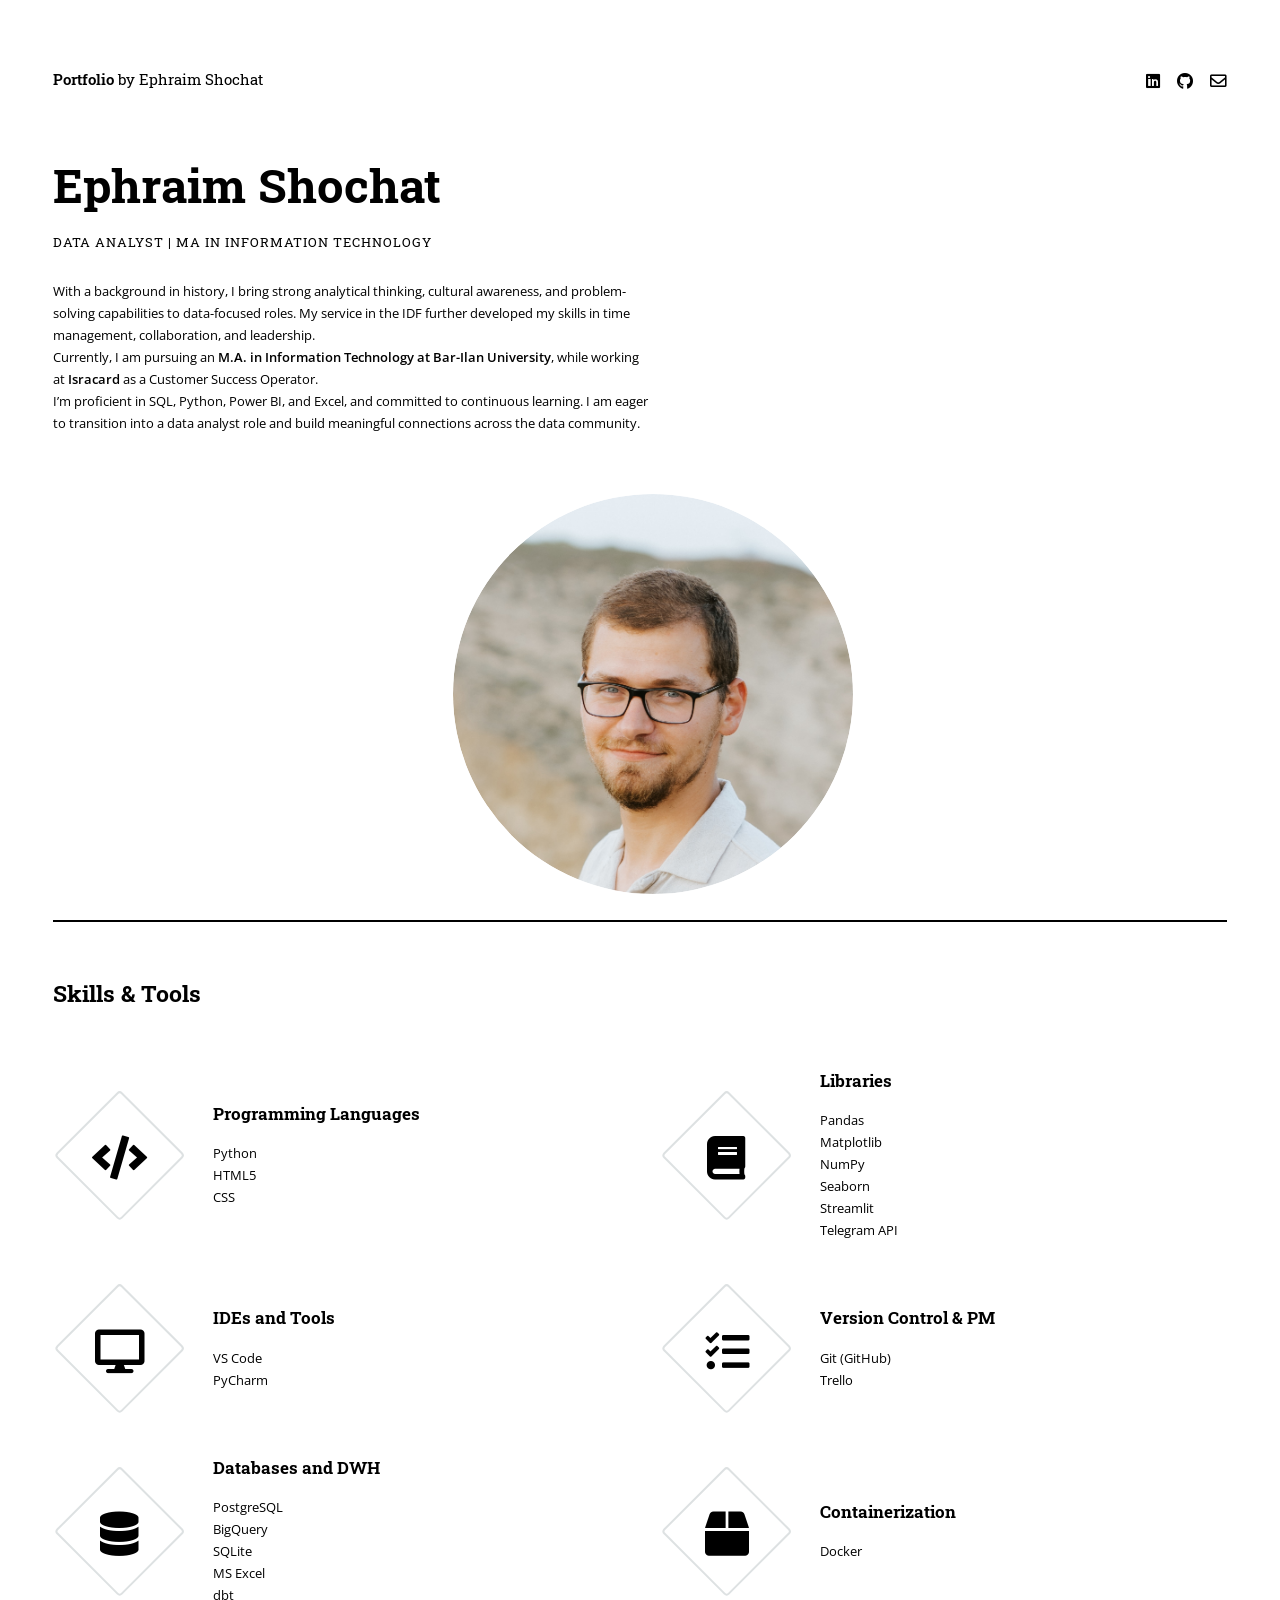
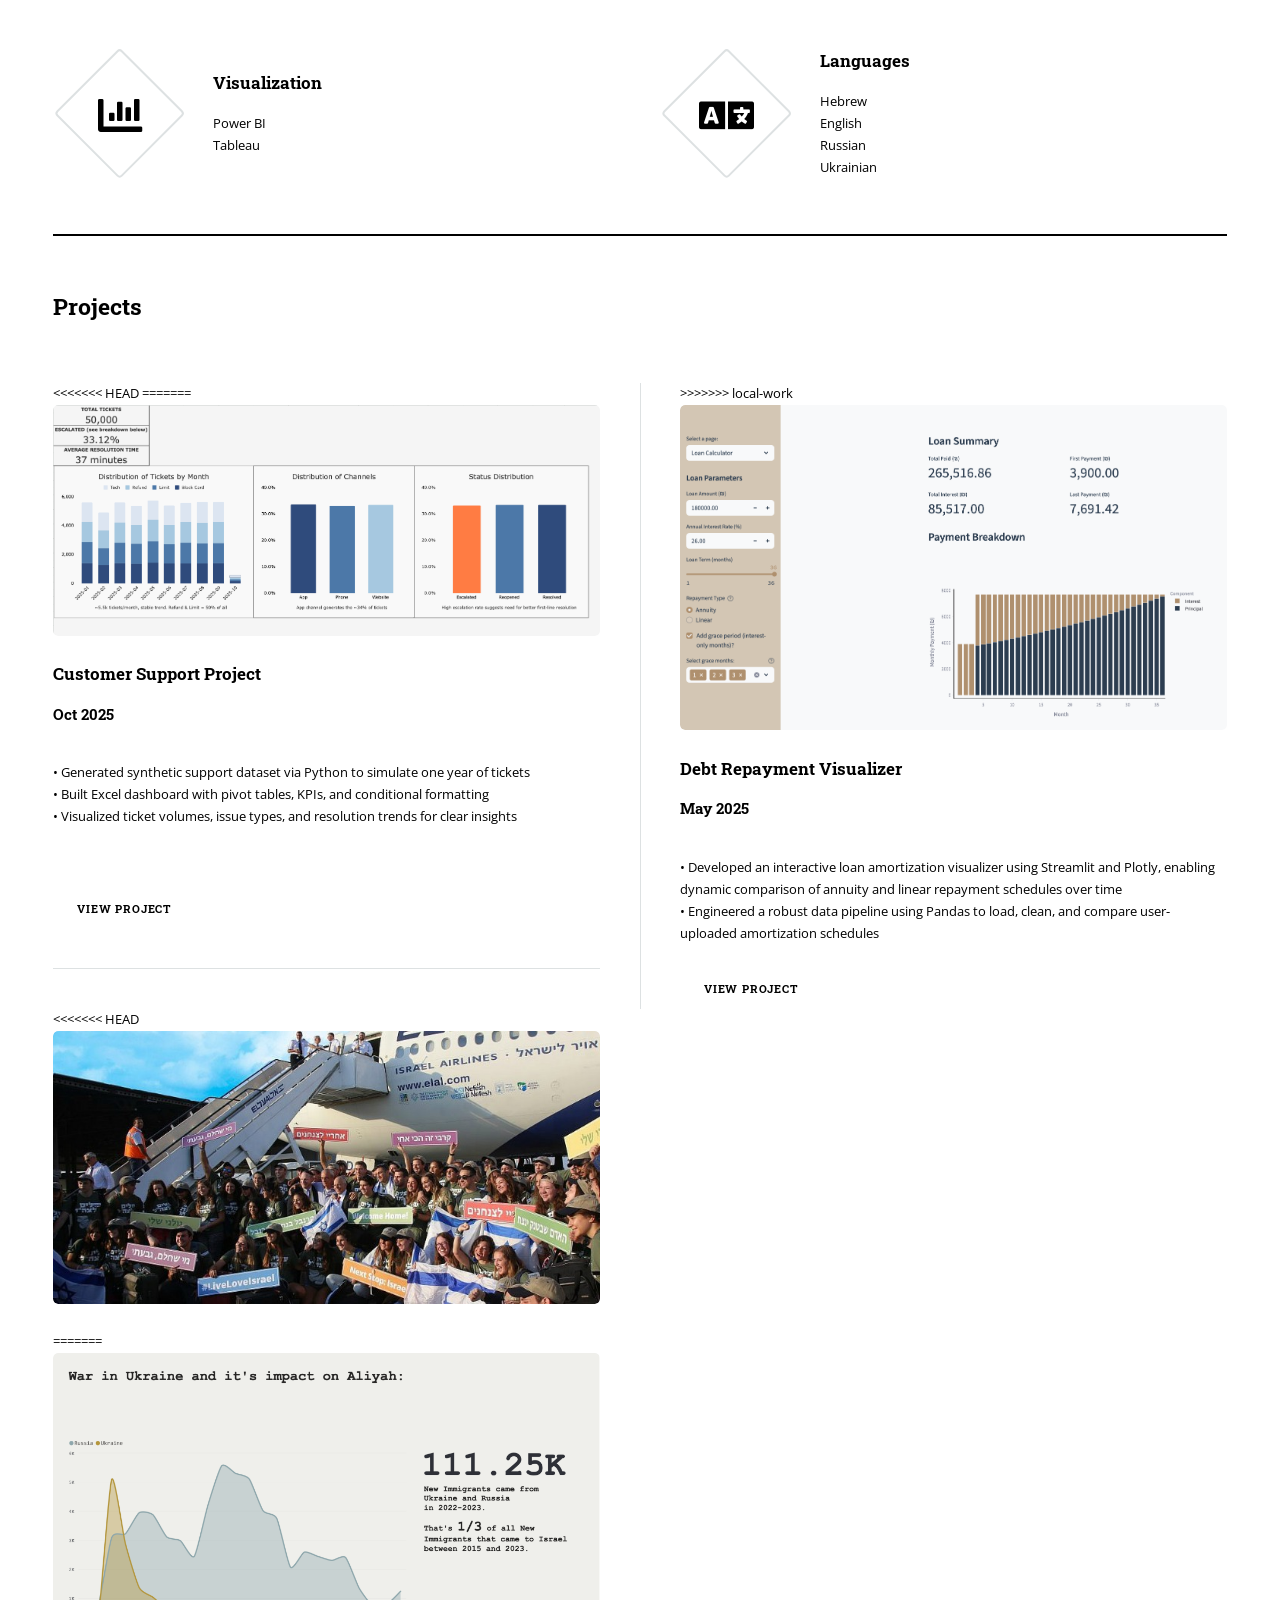
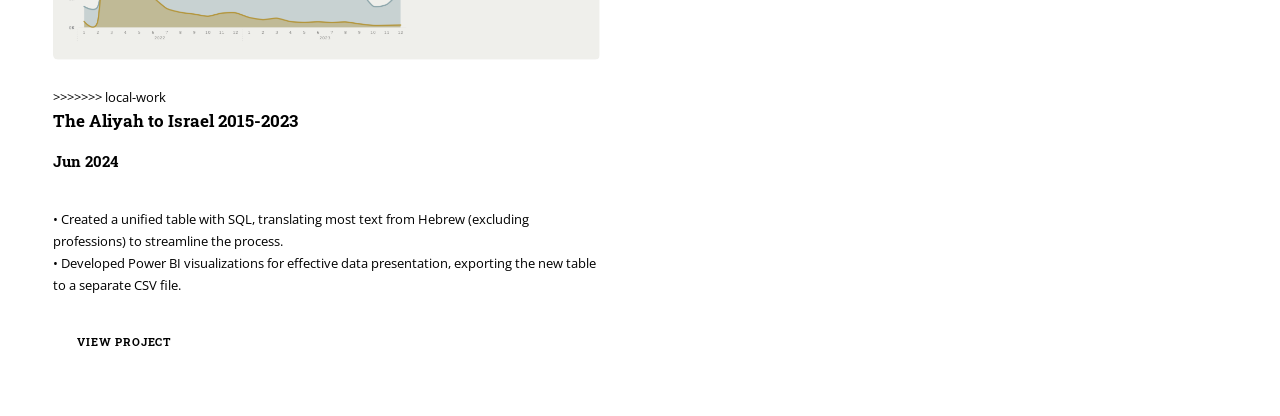
==== index.html @ 698bd608 "Rebuild: clean repository and reupload current portfolio files" ====
<!DOCTYPE HTML>
<html>
	<head>
		<title>Ephraim Shochat Portfolio</title>
		<meta charset="utf-8" />
		<meta name="viewport" content="width=device-width, initial-scale=1, user-scalable=no" />
		<link rel="stylesheet" href="assets/css/main.css" />
	</head>
	<body class="is-preload">

		<!-- Wrapper -->
			<div id="wrapper">

				<!-- Main -->
					<div id="main">
						<div class="inner">

							<!-- Header Section -->
								<header id="header">
									<a href="index.html" class="logo"><strong>Portfolio</strong> by Ephraim Shochat</a>

									<ul class="icons">
										<li><a href="https://www.linkedin.com/in/ephraim-shochat/" class="icon brands fa-linkedin"><span class="label">linkedin</span></a></li>
										<li><a href="https://github.com/eshokhat" class="icon brands fa-github"><span class="label">github</span></a></li>
										<li><a href="mailto:e.shokhat.gmail.com" class="icon fa-envelope"><span class="label">email</span></a></li>
									</ul>
								</header>

							<!-- Banner Section-->
								<section id="banner">
									<div class="content">
										<header>
											<h1>Ephraim Shochat<br />
											</h1>
											<p>Data Analyst | MA in Information Technology</p>
										</header>
										<p>
										With a background in history, I bring strong analytical thinking, cultural awareness, and problem-solving capabilities to data-focused roles. My service in the IDF further developed my skills in time management, collaboration, and leadership. </br> Currently, I am pursuing an <b>M.A. in Information Technology at Bar-Ilan University</b>, while working at <b>Isracard</b> as a Customer Success Operator. </br> I’m proficient in SQL, Python, Power BI, and Excel, and committed to continuous learning. I am eager to transition into a data analyst role and build meaningful connections across the data community.</div>
									<span class="avatar">
										<img src="images/Banner.jpg" alt="Profile photo" />
									</span>
								</section>

							<!-- Skills Section-->
							<section>
								<header class="major">
								  <h2>Skills & Tools</h2>
								</header>
								<div class="features">
							  
								  <article>
									<div class="icon solid fa-code"></div>
									<div class="content">
									  <h3>Programming Languages</h3>
									  <p>Python<br>HTML5<br>CSS</p>
									</div>
								  </article>
							  
								  <article>
									<div class="icon solid fa-book"></div>
									<div class="content">
									  <h3>Libraries</h3>
									  <p>Pandas<br>Matplotlib<br>NumPy<br>Seaborn<br>Streamlit<br>Telegram API</p>
									</div>
								  </article>
							  
								  <article>
									<div class="icon solid fa-desktop"></div>
									<div class="content">
									  <h3>IDEs and Tools</h3>
									  <p>VS Code<br>PyCharm</p>
									</div>
								  </article>
							  
								  <article>
									<div class="icon solid fa-tasks"></div>
									<div class="content">
									  <h3>Version Control & PM</h3>
									  <p>Git (GitHub)<br>Trello</p>
									</div>
								  </article>
							  
								  <article>
									<div class="icon solid fa-database"></div>
									<div class="content">
									  <h3>Databases and DWH</h3>
									  <p>PostgreSQL<br>BigQuery<br>SQLite<br>MS Excel<br>dbt</p>
									</div>
								  </article>
							  
								  <article>
									<div class="icon solid fa-box"></div>
									<div class="content">
									  <h3>Containerization</h3>
									  <p>Docker</p>
									</div>
								  </article>
							  
								  <article>
									<div class="icon solid fa-chart-bar"></div>
									<div class="content">
									  <h3>Visualization</h3>
									  <p>Power BI<br>Tableau</p>
									</div>
								  </article>
							  
								  <article>
									<div class="icon solid fa-language"></div>
									<div class="content">
									  <h3>Languages</h3>
									  <p>Hebrew<br>English<br>Russian<br>Ukrainian</p>
									</div>
								  </article>
							  
								</div>
							  </section>
							  
							<!-- Projects Section-->
							<section>
								<header class="major">
									<h2>Projects</h2>
								</header>
								<div class="posts">
									<article>
<<<<<<< HEAD
=======
										<a href="https://github.com/eshokhat/customer-support-project" class="image"><img src="images/dashboard.png" alt="" class="project-image" /></a>
										<h3>Customer Support Project</h3>
										<h4>Oct 2025</h4> <br>
										<p>
											• Generated synthetic support dataset via Python to simulate one year of tickets </br>
											• Built Excel dashboard with pivot tables, KPIs, and conditional formatting </br>
											• Visualized ticket volumes, issue types, and resolution trends for clear insights </br>
											
										</p>
										<ul class="actions">
											<li><a href="https://github.com/eshokhat/Olim" class="button">View Project</a></li>
										</ul>
									</article>									
									<article>
>>>>>>> local-work
										<a href="https://github.com/eshokhat/debt-visualizer" class="image"><img src="images/DebtRepaymentVisualizer.png" alt="" class="project-image" /></a>
										<h3>Debt Repayment Visualizer</h3>
										<h4>May 2025</h4> <br>
										<p>
											• Developed an interactive loan amortization visualizer using Streamlit and Plotly, enabling dynamic comparison of annuity and linear repayment schedules over time </br>
											• Engineered a robust data pipeline using Pandas to load, clean, and compare user-uploaded amortization schedules </br>
										</p>
										<ul class="actions">
											<li><a href="https://github.com/eshokhat/debt-visualizer" class="button">View Project</a></li>
										</ul>
									</article>
									<article>
<<<<<<< HEAD
										<a href="https://github.com/eshokhat/Olim" class="image"><img src="images/Aliyah.jpg" alt="" class="project-image" /></a>
=======
										<a href="https://github.com/eshokhat/Olim" class="image"><img src="images/olim.png" alt="" class="project-image" /></a>
>>>>>>> local-work
										<h3>The Aliyah to Israel 2015-2023</h3>
										<h4>Jun 2024</h4> <br>
										<p>
											• Created a unified table with SQL, translating most text from Hebrew (excluding professions) to streamline the process. <br>
											• Developed Power BI visualizations for effective data presentation, exporting the new table to a separate CSV file.
											
										</p>
										<ul class="actions">
											<li><a href="https://github.com/eshokhat/Olim" class="button">View Project</a></li>
										</ul>
									</article>
								</div>
							</section>
						</div>
					</div>


		<!-- Scripts -->
			<script src="assets/js/jquery.min.js"></script>
			<script src="assets/js/browser.min.js"></script>
			<script src="assets/js/breakpoints.min.js"></script>
			<script src="assets/js/util.js"></script>
			<script src="assets/js/main.js"></script>

	</body>
</html>
---- assets/css/main.css ----
@import url(fontawesome-all.min.css);
@import url("https://fonts.googleapis.com/css?family=Open+Sans:400,600,400italic,600italic|Roboto+Slab:400,700");

html, body, div, span, applet, object,
iframe, h1, h2, h3, h4, h5, h6, p, blockquote,
pre, a, abbr, acronym, address, big, cite,
code, del, dfn, em, img, ins, kbd, q, s, samp,
small, strike, strong, sub, sup, tt, var, b,
u, i, center, dl, dt, dd, ol, ul, li, fieldset,
form, label, legend, table, caption, tbody,
tfoot, thead, tr, th, td, article, aside,
canvas, details, embed, figure, figcaption,
footer, header, hgroup, menu, nav, output, ruby,
section, summary, time, mark, audio, video {
  margin: 0;
  padding: 0;
  border: 0;
  font-size: 100%;
  font: inherit;
  vertical-align: baseline; }

article, aside, details, figcaption, figure,
footer, header, hgroup, menu, nav, section {
  display: block; }

body {
  line-height: 1; }

ol, ul {
  list-style: none; }

blockquote, q {
  quotes: none; }
  blockquote:before, blockquote:after, q:before, q:after {
    content: '';
    content: none; }

table {
  border-collapse: collapse;
  border-spacing: 0; }

body {
  -webkit-text-size-adjust: none; }

mark {
  background-color: transparent;
  color: inherit; }

input::-moz-focus-inner {
  border: 0;
  padding: 0; }

input, select, textarea {
  -moz-appearance: none;
  -webkit-appearance: none;
  -ms-appearance: none;
  appearance: none; }

/* Basic */
@-ms-viewport {
  width: device-width; }

body {
  -ms-overflow-style: scrollbar; }

@media screen and (max-width: 480px) {
  html, body {
    min-width: 320px; } }

html {
  box-sizing: border-box; }

*, *:before, *:after {
  box-sizing: inherit; }

body {
  background: #F8F9FA; }
  body.is-preload *, body.is-preload *:before, body.is-preload *:after, body.is-resizing *, body.is-resizing *:before, body.is-resizing *:after {
    -moz-animation: none !important;
    -webkit-animation: none !important;
    -ms-animation: none !important;
    animation: none !important;
    -moz-transition: none !important;
    -webkit-transition: none !important;
    -ms-transition: none !important;
    transition: none !important; }

/* Type */
body, input, select, textarea {
  color: #7f888f;
  font-family: "Open Sans", sans-serif;
  font-size: 13pt;
  font-weight: 400;
  line-height: 1.65; }
  @media screen and (max-width: 1680px) {
    body, input, select, textarea {
      font-size: 11pt; } }
  @media screen and (max-width: 1280px) {
    body, input, select, textarea {
      font-size: 10pt; } }
  @media screen and (max-width: 360px) {
    body, input, select, textarea {
      font-size: 9pt; } }

a {
  -moz-transition: color 0.2s ease-in-out, border-bottom-color 0.2s ease-in-out;
  -webkit-transition: color 0.2s ease-in-out, border-bottom-color 0.2s ease-in-out;
  -ms-transition: color 0.2s ease-in-out, border-bottom-color 0.2s ease-in-out;
  transition: color 0.2s ease-in-out, border-bottom-color 0.2s ease-in-out;
  border-bottom: dotted 1px;
  color: #AF8F6E;
  text-decoration: none; }
  a:hover {
    border-bottom-color: #AF8F6E;
    color: #AF8F6E !important; }
    a:hover strong {
      color: inherit; }

strong, b {
  color: #2C3E50;
  font-weight: 600; }

em, i {
  font-style: italic; }

p {
  margin: 0 0 2em 0; }

h1, h2, h3, h4, h5, h6 {
  color: #2C3E50;
  font-family: "Roboto Slab", serif;
  font-weight: 700;
  line-height: 1.5;
  margin: 0 0 1em 0; }
  h1 a, h2 a, h3 a, h4 a, h5 a, h6 a {
    color: inherit;
    text-decoration: none;
    border-bottom: 0; }

h1 {
  font-size: 4em;
  margin: 0 0 0.5em 0;
  line-height: 1.3; }

h2 {
  font-size: 1.75em; }

h3 {
  font-size: 1.25em; }

h4 {
  font-size: 1.1em; }

h5 {
  font-size: 0.9em; }

h6 {
  font-size: 0.7em; }

@media screen and (max-width: 1680px) {
  h1 {
    font-size: 3.5em; } }

@media screen and (max-width: 980px) {
  h1 {
    font-size: 3.25em; } }

@media screen and (max-width: 736px) {
  h1 {
    font-size: 2em;
    line-height: 1.4; }
  h2 {
    font-size: 1.5em; } }

sub {
  font-size: 0.8em;
  position: relative;
  top: 0.5em; }

sup {
  font-size: 0.8em;
  position: relative;
  top: -0.5em; }

blockquote {
  border-left: solid 3px rgba(210, 215, 217, 0.75);
  font-style: italic;
  margin: 0 0 2em 0;
  padding: 0.5em 0 0.5em 2em; }

code {
  background: rgba(230, 235, 237, 0.25);
  border-radius: 0.375em;
  border: solid 1px rgba(210, 215, 217, 0.75);
  font-family: "Courier New", monospace;
  font-size: 0.9em;
  margin: 0 0.25em;
  padding: 0.25em 0.65em; }

pre {
  -webkit-overflow-scrolling: touch;
  font-family: "Courier New", monospace;
  font-size: 0.9em;
  margin: 0 0 2em 0; }
  pre code {
    display: block;
    line-height: 1.75;
    padding: 1em 1.5em;
    overflow-x: auto; }

hr {
  border: 0;
  border-bottom: solid 1px rgba(210, 215, 217, 0.75);
  margin: 2em 0; }
  hr.major {
    margin: 3em 0; }

.align-left {
  text-align: left; }

.align-center {
  text-align: center; }

.align-right {
  text-align: right; }

/* Row */
.row {
  display: flex;
  flex-wrap: wrap;
  box-sizing: border-box;
  align-items: stretch; }
  .row > * {
    box-sizing: border-box; }
  .row.gtr-uniform > * > :last-child {
    margin-bottom: 0; }
  .row.aln-left {
    justify-content: flex-start; }
  .row.aln-center {
    justify-content: center; }
  .row.aln-right {
    justify-content: flex-end; }
  .row.aln-top {
    align-items: flex-start; }
  .row.aln-middle {
    align-items: center; }
  .row.aln-bottom {
    align-items: flex-end; }
  .row > .imp {
    order: -1; }
  .row > .col-1 {
    width: 8.33333%; }
  .row > .off-1 {
    margin-left: 8.33333%; }
  .row > .col-2 {
    width: 16.66667%; }
  .row > .off-2 {
    margin-left: 16.66667%; }
  .row > .col-3 {
    width: 25%; }
  .row > .off-3 {
    margin-left: 25%; }
  .row > .col-4 {
    width: 33.33333%; }
  .row > .off-4 {
    margin-left: 33.33333%; }
  .row > .col-5 {
    width: 41.66667%; }
  .row > .off-5 {
    margin-left: 41.66667%; }
  .row > .col-6 {
    width: 50%; }
  .row > .off-6 {
    margin-left: 50%; }
  .row > .col-7 {
    width: 58.33333%; }
  .row > .off-7 {
    margin-left: 58.33333%; }
  .row > .col-8 {
    width: 66.66667%; }
  .row > .off-8 {
    margin-left: 66.66667%; }
  .row > .col-9 {
    width: 75%; }
  .row > .off-9 {
    margin-left: 75%; }
  .row > .col-10 {
    width: 83.33333%; }
  .row > .off-10 {
    margin-left: 83.33333%; }
  .row > .col-11 {
    width: 91.66667%; }
  .row > .off-11 {
    margin-left: 91.66667%; }
  .row > .col-12 {
    width: 100%; }
  .row > .off-12 {
    margin-left: 100%; }
  .row.gtr-0 {
    margin-top: 0;
    margin-left: 0em; }
    .row.gtr-0 > * {
      padding: 0 0 0 0em; }
    .row.gtr-0.gtr-uniform {
      margin-top: 0em; }
      .row.gtr-0.gtr-uniform > * {
        padding-top: 0em; }
  .row.gtr-25 {
    margin-top: 0;
    margin-left: -0.375em; }
    .row.gtr-25 > * {
      padding: 0 0 0 0.375em; }
    .row.gtr-25.gtr-uniform {
      margin-top: -0.375em; }
      .row.gtr-25.gtr-uniform > * {
        padding-top: 0.375em; }
  .row.gtr-50 {
    margin-top: 0;
    margin-left: -0.75em; }
    .row.gtr-50 > * {
      padding: 0 0 0 0.75em; }
    .row.gtr-50.gtr-uniform {
      margin-top: -0.75em; }
      .row.gtr-50.gtr-uniform > * {
        padding-top: 0.75em; }
  .row {
    margin-top: 0;
    margin-left: -1.5em; }
    .row > * {
      padding: 0 0 0 1.5em; }
    .row.gtr-uniform {
      margin-top: -1.5em; }
      .row.gtr-uniform > * {
        padding-top: 1.5em; }
  .row.gtr-150 {
    margin-top: 0;
    margin-left: -2.25em; }
    .row.gtr-150 > * {
      padding: 0 0 0 2.25em; }
    .row.gtr-150.gtr-uniform {
      margin-top: -2.25em; }
      .row.gtr-150.gtr-uniform > * {
        padding-top: 2.25em; }
  .row.gtr-200 {
    margin-top: 0;
    margin-left: -3em; }
    .row.gtr-200 > * {
      padding: 0 0 0 3em; }
    .row.gtr-200.gtr-uniform {
      margin-top: -3em; }
      .row.gtr-200.gtr-uniform > * {
        padding-top: 3em; }
  @media screen and (max-width: 1680px) {
    .row {
      display: flex;
      flex-wrap: wrap;
      box-sizing: border-box;
      align-items: stretch; }
      .row > * {
        box-sizing: border-box; }
      .row.gtr-uniform > * > :last-child {
        margin-bottom: 0; }
      .row.aln-left {
        justify-content: flex-start; }
      .row.aln-center {
        justify-content: center; }
      .row.aln-right {
        justify-content: flex-end; }
      .row.aln-top {
        align-items: flex-start; }
      .row.aln-middle {
        align-items: center; }
      .row.aln-bottom {
        align-items: flex-end; }
      .row > .imp-xlarge {
        order: -1; }
      .row > .col-1-xlarge {
        width: 8.33333%; }
      .row > .off-1-xlarge {
        margin-left: 8.33333%; }
      .row > .col-2-xlarge {
        width: 16.66667%; }
      .row > .off-2-xlarge {
        margin-left: 16.66667%; }
      .row > .col-3-xlarge {
        width: 25%; }
      .row > .off-3-xlarge {
        margin-left: 25%; }
      .row > .col-4-xlarge {
        width: 33.33333%; }
      .row > .off-4-xlarge {
        margin-left: 33.33333%; }
      .row > .col-5-xlarge {
        width: 41.66667%; }
      .row > .off-5-xlarge {
        margin-left: 41.66667%; }
      .row > .col-6-xlarge {
        width: 50%; }
      .row > .off-6-xlarge {
        margin-left: 50%; }
      .row > .col-7-xlarge {
        width: 58.33333%; }
      .row > .off-7-xlarge {
        margin-left: 58.33333%; }
      .row > .col-8-xlarge {
        width: 66.66667%; }
      .row > .off-8-xlarge {
        margin-left: 66.66667%; }
      .row > .col-9-xlarge {
        width: 75%; }
      .row > .off-9-xlarge {
        margin-left: 75%; }
      .row > .col-10-xlarge {
        width: 83.33333%; }
      .row > .off-10-xlarge {
        margin-left: 83.33333%; }
      .row > .col-11-xlarge {
        width: 91.66667%; }
      .row > .off-11-xlarge {
        margin-left: 91.66667%; }
      .row > .col-12-xlarge {
        width: 100%; }
      .row > .off-12-xlarge {
        margin-left: 100%; }
      .row.gtr-0 {
        margin-top: 0;
        margin-left: 0em; }
        .row.gtr-0 > * {
          padding: 0 0 0 0em; }
        .row.gtr-0.gtr-uniform {
          margin-top: 0em; }
          .row.gtr-0.gtr-uniform > * {
            padding-top: 0em; }
      .row.gtr-25 {
        margin-top: 0;
        margin-left: -0.375em; }
        .row.gtr-25 > * {
          padding: 0 0 0 0.375em; }
        .row.gtr-25.gtr-uniform {
          margin-top: -0.375em; }
          .row.gtr-25.gtr-uniform > * {
            padding-top: 0.375em; }
      .row.gtr-50 {
        margin-top: 0;
        margin-left: -0.75em; }
        .row.gtr-50 > * {
          padding: 0 0 0 0.75em; }
        .row.gtr-50.gtr-uniform {
          margin-top: -0.75em; }
          .row.gtr-50.gtr-uniform > * {
            padding-top: 0.75em; }
      .row {
        margin-top: 0;
        margin-left: -1.5em; }
        .row > * {
          padding: 0 0 0 1.5em; }
        .row.gtr-uniform {
          margin-top: -1.5em; }
          .row.gtr-uniform > * {
            padding-top: 1.5em; }
      .row.gtr-150 {
        margin-top: 0;
        margin-left: -2.25em; }
        .row.gtr-150 > * {
          padding: 0 0 0 2.25em; }
        .row.gtr-150.gtr-uniform {
          margin-top: -2.25em; }
          .row.gtr-150.gtr-uniform > * {
            padding-top: 2.25em; }
      .row.gtr-200 {
        margin-top: 0;
        margin-left: -3em; }
        .row.gtr-200 > * {
          padding: 0 0 0 3em; }
        .row.gtr-200.gtr-uniform {
          margin-top: -3em; }
          .row.gtr-200.gtr-uniform > * {
            padding-top: 3em; } }
  @media screen and (max-width: 1280px) {
    .row {
      display: flex;
      flex-wrap: wrap;
      box-sizing: border-box;
      align-items: stretch; }
      .row > * {
        box-sizing: border-box; }
      .row.gtr-uniform > * > :last-child {
        margin-bottom: 0; }
      .row.aln-left {
        justify-content: flex-start; }
      .row.aln-center {
        justify-content: center; }
      .row.aln-right {
        justify-content: flex-end; }
      .row.aln-top {
        align-items: flex-start; }
      .row.aln-middle {
        align-items: center; }
      .row.aln-bottom {
        align-items: flex-end; }
      .row > .imp-large {
        order: -1; }
      .row > .col-1-large {
        width: 8.33333%; }
      .row > .off-1-large {
        margin-left: 8.33333%; }
      .row > .col-2-large {
        width: 16.66667%; }
      .row > .off-2-large {
        margin-left: 16.66667%; }
      .row > .col-3-large {
        width: 25%; }
      .row > .off-3-large {
        margin-left: 25%; }
      .row > .col-4-large {
        width: 33.33333%; }
      .row > .off-4-large {
        margin-left: 33.33333%; }
      .row > .col-5-large {
        width: 41.66667%; }
      .row > .off-5-large {
        margin-left: 41.66667%; }
      .row > .col-6-large {
        width: 50%; }
      .row > .off-6-large {
        margin-left: 50%; }
      .row > .col-7-large {
        width: 58.33333%; }
      .row > .off-7-large {
        margin-left: 58.33333%; }
      .row > .col-8-large {
        width: 66.66667%; }
      .row > .off-8-large {
        margin-left: 66.66667%; }
      .row > .col-9-large {
        width: 75%; }
      .row > .off-9-large {
        margin-left: 75%; }
      .row > .col-10-large {
        width: 83.33333%; }
      .row > .off-10-large {
        margin-left: 83.33333%; }
      .row > .col-11-large {
        width: 91.66667%; }
      .row > .off-11-large {
        margin-left: 91.66667%; }
      .row > .col-12-large {
        width: 100%; }
      .row > .off-12-large {
        margin-left: 100%; }
      .row.gtr-0 {
        margin-top: 0;
        margin-left: 0em; }
        .row.gtr-0 > * {
          padding: 0 0 0 0em; }
        .row.gtr-0.gtr-uniform {
          margin-top: 0em; }
          .row.gtr-0.gtr-uniform > * {
            padding-top: 0em; }
      .row.gtr-25 {
        margin-top: 0;
        margin-left: -0.375em; }
        .row.gtr-25 > * {
          padding: 0 0 0 0.375em; }
        .row.gtr-25.gtr-uniform {
          margin-top: -0.375em; }
          .row.gtr-25.gtr-uniform > * {
            padding-top: 0.375em; }
      .row.gtr-50 {
        margin-top: 0;
        margin-left: -0.75em; }
        .row.gtr-50 > * {
          padding: 0 0 0 0.75em; }
        .row.gtr-50.gtr-uniform {
          margin-top: -0.75em; }
          .row.gtr-50.gtr-uniform > * {
            padding-top: 0.75em; }
      .row {
        margin-top: 0;
        margin-left: -1.5em; }
        .row > * {
          padding: 0 0 0 1.5em; }
        .row.gtr-uniform {
          margin-top: -1.5em; }
          .row.gtr-uniform > * {
            padding-top: 1.5em; }
      .row.gtr-150 {
        margin-top: 0;
        margin-left: -2.25em; }
        .row.gtr-150 > * {
          padding: 0 0 0 2.25em; }
        .row.gtr-150.gtr-uniform {
          margin-top: -2.25em; }
          .row.gtr-150.gtr-uniform > * {
            padding-top: 2.25em; }
      .row.gtr-200 {
        margin-top: 0;
        margin-left: -3em; }
        .row.gtr-200 > * {
          padding: 0 0 0 3em; }
        .row.gtr-200.gtr-uniform {
          margin-top: -3em; }
          .row.gtr-200.gtr-uniform > * {
            padding-top: 3em; } }
  @media screen and (max-width: 980px) {
    .row {
      display: flex;
      flex-wrap: wrap;
      box-sizing: border-box;
      align-items: stretch; }
      .row > * {
        box-sizing: border-box; }
      .row.gtr-uniform > * > :last-child {
        margin-bottom: 0; }
      .row.aln-left {
        justify-content: flex-start; }
      .row.aln-center {
        justify-content: center; }
      .row.aln-right {
        justify-content: flex-end; }
      .row.aln-top {
        align-items: flex-start; }
      .row.aln-middle {
        align-items: center; }
      .row.aln-bottom {
        align-items: flex-end; }
      .row > .imp-medium {
        order: -1; }
      .row > .col-1-medium {
        width: 8.33333%; }
      .row > .off-1-medium {
        margin-left: 8.33333%; }
      .row > .col-2-medium {
        width: 16.66667%; }
      .row > .off-2-medium {
        margin-left: 16.66667%; }
      .row > .col-3-medium {
        width: 25%; }
      .row > .off-3-medium {
        margin-left: 25%; }
      .row > .col-4-medium {
        width: 33.33333%; }
      .row > .off-4-medium {
        margin-left: 33.33333%; }
      .row > .col-5-medium {
        width: 41.66667%; }
      .row > .off-5-medium {
        margin-left: 41.66667%; }
      .row > .col-6-medium {
        width: 50%; }
      .row > .off-6-medium {
        margin-left: 50%; }
      .row > .col-7-medium {
        width: 58.33333%; }
      .row > .off-7-medium {
        margin-left: 58.33333%; }
      .row > .col-8-medium {
        width: 66.66667%; }
      .row > .off-8-medium {
        margin-left: 66.66667%; }
      .row > .col-9-medium {
        width: 75%; }
      .row > .off-9-medium {
        margin-left: 75%; }
      .row > .col-10-medium {
        width: 83.33333%; }
      .row > .off-10-medium {
        margin-left: 83.33333%; }
      .row > .col-11-medium {
        width: 91.66667%; }
      .row > .off-11-medium {
        margin-left: 91.66667%; }
      .row > .col-12-medium {
        width: 100%; }
      .row > .off-12-medium {
        margin-left: 100%; }
      .row.gtr-0 {
        margin-top: 0;
        margin-left: 0em; }
        .row.gtr-0 > * {
          padding: 0 0 0 0em; }
        .row.gtr-0.gtr-uniform {
          margin-top: 0em; }
          .row.gtr-0.gtr-uniform > * {
            padding-top: 0em; }
      .row.gtr-25 {
        margin-top: 0;
        margin-left: -0.375em; }
        .row.gtr-25 > * {
          padding: 0 0 0 0.375em; }
        .row.gtr-25.gtr-uniform {
          margin-top: -0.375em; }
          .row.gtr-25.gtr-uniform > * {
            padding-top: 0.375em; }
      .row.gtr-50 {
        margin-top: 0;
        margin-left: -0.75em; }
        .row.gtr-50 > * {
          padding: 0 0 0 0.75em; }
        .row.gtr-50.gtr-uniform {
          margin-top: -0.75em; }
          .row.gtr-50.gtr-uniform > * {
            padding-top: 0.75em; }
      .row {
        margin-top: 0;
        margin-left: -1.5em; }
        .row > * {
          padding: 0 0 0 1.5em; }
        .row.gtr-uniform {
          margin-top: -1.5em; }
          .row.gtr-uniform > * {
            padding-top: 1.5em; }
      .row.gtr-150 {
        margin-top: 0;
        margin-left: -2.25em; }
        .row.gtr-150 > * {
          padding: 0 0 0 2.25em; }
        .row.gtr-150.gtr-uniform {
          margin-top: -2.25em; }
          .row.gtr-150.gtr-uniform > * {
            padding-top: 2.25em; }
      .row.gtr-200 {
        margin-top: 0;
        margin-left: -3em; }
        .row.gtr-200 > * {
          padding: 0 0 0 3em; }
        .row.gtr-200.gtr-uniform {
          margin-top: -3em; }
          .row.gtr-200.gtr-uniform > * {
            padding-top: 3em; } }
  @media screen and (max-width: 736px) {
    .row {
      display: flex;
      flex-wrap: wrap;
      box-sizing: border-box;
      align-items: stretch; }
      .row > * {
        box-sizing: border-box; }
      .row.gtr-uniform > * > :last-child {
        margin-bottom: 0; }
      .row.aln-left {
        justify-content: flex-start; }
      .row.aln-center {
        justify-content: center; }
      .row.aln-right {
        justify-content: flex-end; }
      .row.aln-top {
        align-items: flex-start; }
      .row.aln-middle {
        align-items: center; }
      .row.aln-bottom {
        align-items: flex-end; }
      .row > .imp-small {
        order: -1; }
      .row > .col-1-small {
        width: 8.33333%; }
      .row > .off-1-small {
        margin-left: 8.33333%; }
      .row > .col-2-small {
        width: 16.66667%; }
      .row > .off-2-small {
        margin-left: 16.66667%; }
      .row > .col-3-small {
        width: 25%; }
      .row > .off-3-small {
        margin-left: 25%; }
      .row > .col-4-small {
        width: 33.33333%; }
      .row > .off-4-small {
        margin-left: 33.33333%; }
      .row > .col-5-small {
        width: 41.66667%; }
      .row > .off-5-small {
        margin-left: 41.66667%; }
      .row > .col-6-small {
        width: 50%; }
      .row > .off-6-small {
        margin-left: 50%; }
      .row > .col-7-small {
        width: 58.33333%; }
      .row > .off-7-small {
        margin-left: 58.33333%; }
      .row > .col-8-small {
        width: 66.66667%; }
      .row > .off-8-small {
        margin-left: 66.66667%; }
      .row > .col-9-small {
        width: 75%; }
      .row > .off-9-small {
        margin-left: 75%; }
      .row > .col-10-small {
        width: 83.33333%; }
      .row > .off-10-small {
        margin-left: 83.33333%; }
      .row > .col-11-small {
        width: 91.66667%; }
      .row > .off-11-small {
        margin-left: 91.66667%; }
      .row > .col-12-small {
        width: 100%; }
      .row > .off-12-small {
        margin-left: 100%; }
      .row.gtr-0 {
        margin-top: 0;
        margin-left: 0em; }
        .row.gtr-0 > * {
          padding: 0 0 0 0em; }
        .row.gtr-0.gtr-uniform {
          margin-top: 0em; }
          .row.gtr-0.gtr-uniform > * {
            padding-top: 0em; }
      .row.gtr-25 {
        margin-top: 0;
        margin-left: -0.375em; }
        .row.gtr-25 > * {
          padding: 0 0 0 0.375em; }
        .row.gtr-25.gtr-uniform {
          margin-top: -0.375em; }
          .row.gtr-25.gtr-uniform > * {
            padding-top: 0.375em; }
      .row.gtr-50 {
        margin-top: 0;
        margin-left: -0.75em; }
        .row.gtr-50 > * {
          padding: 0 0 0 0.75em; }
        .row.gtr-50.gtr-uniform {
          margin-top: -0.75em; }
          .row.gtr-50.gtr-uniform > * {
            padding-top: 0.75em; }
      .row {
        margin-top: 0;
        margin-left: -1.5em; }
        .row > * {
          padding: 0 0 0 1.5em; }
        .row.gtr-uniform {
          margin-top: -1.5em; }
          .row.gtr-uniform > * {
            padding-top: 1.5em; }
      .row.gtr-150 {
        margin-top: 0;
        margin-left: -2.25em; }
        .row.gtr-150 > * {
          padding: 0 0 0 2.25em; }
        .row.gtr-150.gtr-uniform {
          margin-top: -2.25em; }
          .row.gtr-150.gtr-uniform > * {
            padding-top: 2.25em; }
      .row.gtr-200 {
        margin-top: 0;
        margin-left: -3em; }
        .row.gtr-200 > * {
          padding: 0 0 0 3em; }
        .row.gtr-200.gtr-uniform {
          margin-top: -3em; }
          .row.gtr-200.gtr-uniform > * {
            padding-top: 3em; } }
  @media screen and (max-width: 480px) {
    .row {
      display: flex;
      flex-wrap: wrap;
      box-sizing: border-box;
      align-items: stretch; }
      .row > * {
        box-sizing: border-box; }
      .row.gtr-uniform > * > :last-child {
        margin-bottom: 0; }
      .row.aln-left {
        justify-content: flex-start; }
      .row.aln-center {
        justify-content: center; }
      .row.aln-right {
        justify-content: flex-end; }
      .row.aln-top {
        align-items: flex-start; }
      .row.aln-middle {
        align-items: center; }
      .row.aln-bottom {
        align-items: flex-end; }
      .row > .imp-xsmall {
        order: -1; }
      .row > .col-1-xsmall {
        width: 8.33333%; }
      .row > .off-1-xsmall {
        margin-left: 8.33333%; }
      .row > .col-2-xsmall {
        width: 16.66667%; }
      .row > .off-2-xsmall {
        margin-left: 16.66667%; }
      .row > .col-3-xsmall {
        width: 25%; }
      .row > .off-3-xsmall {
        margin-left: 25%; }
      .row > .col-4-xsmall {
        width: 33.33333%; }
      .row > .off-4-xsmall {
        margin-left: 33.33333%; }
      .row > .col-5-xsmall {
        width: 41.66667%; }
      .row > .off-5-xsmall {
        margin-left: 41.66667%; }
      .row > .col-6-xsmall {
        width: 50%; }
      .row > .off-6-xsmall {
        margin-left: 50%; }
      .row > .col-7-xsmall {
        width: 58.33333%; }
      .row > .off-7-xsmall {
        margin-left: 58.33333%; }
      .row > .col-8-xsmall {
        width: 66.66667%; }
      .row > .off-8-xsmall {
        margin-left: 66.66667%; }
      .row > .col-9-xsmall {
        width: 75%; }
      .row > .off-9-xsmall {
        margin-left: 75%; }
      .row > .col-10-xsmall {
        width: 83.33333%; }
      .row > .off-10-xsmall {
        margin-left: 83.33333%; }
      .row > .col-11-xsmall {
        width: 91.66667%; }
      .row > .off-11-xsmall {
        margin-left: 91.66667%; }
      .row > .col-12-xsmall {
        width: 100%; }
      .row > .off-12-xsmall {
        margin-left: 100%; }
      .row.gtr-0 {
        margin-top: 0;
        margin-left: 0em; }
        .row.gtr-0 > * {
          padding: 0 0 0 0em; }
        .row.gtr-0.gtr-uniform {
          margin-top: 0em; }
          .row.gtr-0.gtr-uniform > * {
            padding-top: 0em; }
      .row.gtr-25 {
        margin-top: 0;
        margin-left: -0.375em; }
        .row.gtr-25 > * {
          padding: 0 0 0 0.375em; }
        .row.gtr-25.gtr-uniform {
          margin-top: -0.375em; }
          .row.gtr-25.gtr-uniform > * {
            padding-top: 0.375em; }
      .row.gtr-50 {
        margin-top: 0;
        margin-left: -0.75em; }
        .row.gtr-50 > * {
          padding: 0 0 0 0.75em; }
        .row.gtr-50.gtr-uniform {
          margin-top: -0.75em; }
          .row.gtr-50.gtr-uniform > * {
            padding-top: 0.75em; }
      .row {
        margin-top: 0;
        margin-left: -1.5em; }
        .row > * {
          padding: 0 0 0 1.5em; }
        .row.gtr-uniform {
          margin-top: -1.5em; }
          .row.gtr-uniform > * {
            padding-top: 1.5em; }
      .row.gtr-150 {
        margin-top: 0;
        margin-left: -2.25em; }
        .row.gtr-150 > * {
          padding: 0 0 0 2.25em; }
        .row.gtr-150.gtr-uniform {
          margin-top: -2.25em; }
          .row.gtr-150.gtr-uniform > * {
            padding-top: 2.25em; }
      .row.gtr-200 {
        margin-top: 0;
        margin-left: -3em; }
        .row.gtr-200 > * {
          padding: 0 0 0 3em; }
        .row.gtr-200.gtr-uniform {
          margin-top: -3em; }
          .row.gtr-200.gtr-uniform > * {
            padding-top: 3em; } }

/* Section/Article */
section.special, article.special {
  text-align: center; }

header p {
  font-family: "Roboto Slab", serif;
  font-size: 1em;
  font-weight: 400;
  letter-spacing: 0.075em;
  margin-top: -0.5em;
  text-transform: uppercase; }

header.major > :last-child {
<<<<<<< HEAD
  border-bottom: solid 3px #AF8F6E;
=======
  border-bottom: solid 3px var(--blue-700);
>>>>>>> local-work
  display: inline-block;
  margin: 0 0 2em 0;
  padding: 0 0.75em 0.5em 0; }

header.main > :last-child {
  margin: 0 0 1em 0; }

/* Form */
form {
  margin: 0 0 2em 0; }

label {
  color: #2C3E50;
  display: block;
  font-size: 0.9em;
  font-weight: 600;
  margin: 0 0 1em 0; }

input[type="text"],
input[type="password"],
input[type="email"],
input[type="tel"],
input[type="search"],
input[type="url"],
select,
textarea {
  -moz-appearance: none;
  -webkit-appearance: none;
  -ms-appearance: none;
  appearance: none;
  background: #F8F9FA;
  border-radius: 0.375em;
  border: none;
  border: solid 1px rgba(210, 215, 217, 0.75);
  color: inherit;
  display: block;
  outline: 0;
  padding: 0 1em;
  text-decoration: none;
  width: 100%; }
  input[type="text"]:invalid,
  input[type="password"]:invalid,
  input[type="email"]:invalid,
  input[type="tel"]:invalid,
  input[type="search"]:invalid,
  input[type="url"]:invalid,
  select:invalid,
  textarea:invalid {
    box-shadow: none; }
  input[type="text"]:focus,
  input[type="password"]:focus,
  input[type="email"]:focus,
  input[type="tel"]:focus,
  input[type="search"]:focus,
  input[type="url"]:focus,
  select:focus,
  textarea:focus {
    border-color: #AF8F6E;
    box-shadow: 0 0 0 1px #AF8F6E; }

select {
  background-image: url("data:image/svg+xml;charset=utf8,%3Csvg xmlns='http://www.w3.org/2000/svg' width='40' height='40' preserveAspectRatio='none' viewBox='0 0 40 40'%3E%3Cpath d='M9.4,12.3l10.4,10.4l10.4-10.4c0.2-0.2,0.5-0.4,0.9-0.4c0.3,0,0.6,0.1,0.9,0.4l3.3,3.3c0.2,0.2,0.4,0.5,0.4,0.9 c0,0.4-0.1,0.6-0.4,0.9L20.7,31.9c-0.2,0.2-0.5,0.4-0.9,0.4c-0.3,0-0.6-0.1-0.9-0.4L4.3,17.3c-0.2-0.2-0.4-0.5-0.4-0.9 c0-0.4,0.1-0.6,0.4-0.9l3.3-3.3c0.2-0.2,0.5-0.4,0.9-0.4S9.1,12.1,9.4,12.3z' fill='rgba(210, 215, 217, 0.75)' /%3E%3C/svg%3E");
  background-size: 1.25em;
  background-repeat: no-repeat;
  background-position: calc(100% - 1em) center;
  height: 2.75em;
  padding-right: 2.75em;
  text-overflow: ellipsis; }
  select option {
    color: #2C3E50;
    background: #F8F9FA; }
  select:focus::-ms-value {
    background-color: transparent; }
  select::-ms-expand {
    display: none; }

input[type="text"],
input[type="password"],
input[type="email"],
input[type="tel"],
input[type="search"],
input[type="url"],
select {
  height: 2.75em; }

textarea {
  padding: 0.75em 1em; }

input[type="checkbox"],
input[type="radio"] {
  -moz-appearance: none;
  -webkit-appearance: none;
  -ms-appearance: none;
  appearance: none;
  display: block;
  float: left;
  margin-right: -2em;
  opacity: 0;
  width: 1em;
  z-index: -1; }
  input[type="checkbox"] + label,
  input[type="radio"] + label {
    text-decoration: none;
    color: #7f888f;
    cursor: pointer;
    display: inline-block;
    font-size: 1em;
    font-weight: 400;
    padding-left: 2.4em;
    padding-right: 0.75em;
    position: relative; }
    input[type="checkbox"] + label:before,
    input[type="radio"] + label:before {
      -moz-osx-font-smoothing: grayscale;
      -webkit-font-smoothing: antialiased;
      display: inline-block;
      font-style: normal;
      font-variant: normal;
      text-rendering: auto;
      line-height: 1;
      text-transform: none !important;
      font-family: 'Font Awesome 5 Free';
      font-weight: 900; }
    input[type="checkbox"] + label:before,
    input[type="radio"] + label:before {
      background: #F8F9FA;
      border-radius: 0.375em;
      border: solid 1px rgba(210, 215, 217, 0.75);
      content: '';
      display: inline-block;
      font-size: 0.8em;
      height: 2.0625em;
      left: 0;
      line-height: 2.0625em;
      position: absolute;
      text-align: center;
      top: 0;
      width: 2.0625em; }
  input[type="checkbox"]:checked + label:before,
  input[type="radio"]:checked + label:before {
    background: #2C3E50;
    border-color: #2C3E50;
    color: #F8F9FA;
    content: '\f00c'; }
  input[type="checkbox"]:focus + label:before,
  input[type="radio"]:focus + label:before {
    border-color: #AF8F6E;
    box-shadow: 0 0 0 1px #AF8F6E; }

input[type="checkbox"] + label:before {
  border-radius: 0.375em; }

input[type="radio"] + label:before {
  border-radius: 100%; }

::-webkit-input-placeholder {
  color: #9fa3a6 !important;
  opacity: 1.0; }

:-moz-placeholder {
  color: #9fa3a6 !important;
  opacity: 1.0; }

::-moz-placeholder {
  color: #9fa3a6 !important;
  opacity: 1.0; }

:-ms-input-placeholder {
  color: #9fa3a6 !important;
  opacity: 1.0; }

/* Box */
.box {
  border-radius: 0.375em;
  border: solid 1px rgba(210, 215, 217, 0.75);
  margin-bottom: 2em;
  padding: 1.5em; }
  .box > :last-child,
  .box > :last-child > :last-child,
  .box > :last-child > :last-child > :last-child {
    margin-bottom: 0; }
  .box.alt {
    border: 0;
    border-radius: 0;
    padding: 0; }

/* Icon */
.icon {
  text-decoration: none;
  border-bottom: none;
  position: relative; }
  .icon:before {
    -moz-osx-font-smoothing: grayscale;
    -webkit-font-smoothing: antialiased;
    display: inline-block;
    font-style: normal;
    font-variant: normal;
    text-rendering: auto;
    line-height: 1;
    text-transform: none !important;
    font-family: 'Font Awesome 5 Free';
    font-weight: 400; }
  .icon > .label {
    display: none; }
  .icon:before {
    line-height: inherit; }
  .icon.solid:before {
    font-weight: 900; }
  .icon.brands:before {
    font-family: 'Font Awesome 5 Brands'; }

/* Image */
.project-image {
<<<<<<< HEAD
  max-height: 200px;
  width: auto;
  border: 2px solid #AF8F6E;
=======
  height: 200px;
  width: 100%;
  border: 2px solid #AF8F6E;
  object-position: center;
  object-fit: cover;
>>>>>>> local-work
  display: block; 
  margin: 0 auto; 
}
.image {
  border-radius: 0.375em;
  border: 0;
  display: inline-block;
  position: relative; }
  .image img {
    border-radius: 0.375em;
    display: block; }
  .image.left, .image.right {
    max-width: 40%; }
    .image.left img, .image.right img {
      width: 100%; }
  .image.left {
    float: left;
    padding: 0 1.5em 1em 0;
    top: 0.25em; }
  .image.right {
    float: right;
    padding: 0 0 1em 1.5em;
    top: 0.25em; }
  .image.fit {
    display: block;
    margin: 0 0 2em 0;
    width: 100%; }
    .image.fit img {
      width: 100%; }
  .image.main {
    display: block;
    margin: 0 0 3em 0;
    width: 100%; }
    .image.main img {
      width: 100%; }

a.image {
  overflow: hidden; }
  a.image img {
    -moz-transition: -moz-transform 0.2s ease;
    -webkit-transition: -webkit-transform 0.2s ease;
    -ms-transition: -ms-transform 0.2s ease;
    transition: transform 0.2s ease; }
  a.image:hover img {
    -moz-transform: scale(1.075);
    -webkit-transform: scale(1.075);
    -ms-transform: scale(1.075);
    transform: scale(1.075); }

/* List */
ol {
  list-style: decimal;
  margin: 0 0 2em 0;
  padding-left: 1.25em; }
  ol li {
    padding-left: 0.25em; }

ul {
  list-style: disc;
  margin: 0 0 2em 0;
  padding-left: 1em; }
  ul li {
    padding-left: 0.5em; }
  ul.alt {
    list-style: none;
    padding-left: 0; }
    ul.alt li {
      border-top: solid 1px rgba(210, 215, 217, 0.75);
      padding: 0.5em 0; }
      ul.alt li:first-child {
        border-top: 0;
        padding-top: 0; }

dl {
  margin: 0 0 2em 0; }
  dl dt {
    display: block;
    font-weight: 600;
    margin: 0 0 1em 0; }
  dl dd {
    margin-left: 2em; }

/* Actions */
ul.actions {
  display: -moz-flex;
  display: -webkit-flex;
  display: -ms-flex;
  display: flex;
  cursor: default;
  list-style: none;
  margin-left: -1em;
  margin-top: auto;
  padding-left: 0; }
  ul.actions li {
    padding: 0 0 0 1em;
    vertical-align: middle; }
  ul.actions.special {
    -moz-justify-content: center;
    -webkit-justify-content: center;
    -ms-justify-content: center;
    justify-content: center;
    width: 100%;
    margin-left: 0; }
    ul.actions.special li:first-child {
      padding-left: 0; }
  ul.actions.stacked {
    -moz-flex-direction: column;
    -webkit-flex-direction: column;
    -ms-flex-direction: column;
    flex-direction: column;
    margin-left: 0; }
    ul.actions.stacked li {
      padding: 1.3em 0 0 0; }
      ul.actions.stacked li:first-child {
        padding-top: 0; }
  ul.actions.fit {
    width: calc(100% + 1em); }
    ul.actions.fit li {
      -moz-flex-grow: 1;
      -webkit-flex-grow: 1;
      -ms-flex-grow: 1;
      flex-grow: 1;
      -moz-flex-shrink: 1;
      -webkit-flex-shrink: 1;
      -ms-flex-shrink: 1;
      flex-shrink: 1;
      width: 100%; }
      ul.actions.fit li > * {
        width: 100%; }
    ul.actions.fit.stacked {
      width: 100%; }

/* Icons */
ul.icons {
  cursor: default;
  list-style: none;
  padding-left: 0; }
  ul.icons li {
    display: inline-block;
    padding: 0 1em 0 0; }
    ul.icons li:last-child {
      padding-right: 0; }
    ul.icons li .icon {
      color: inherit; }
      ul.icons li .icon:before {
        font-size: 1.25em; }

/* Contact */
ul.contact {
  list-style: none;
  padding: 0; }
  ul.contact li {
    text-decoration: none;
    border-top: solid 1px rgba(210, 215, 217, 0.75);
    margin: 1.5em 0 0 0;
    padding: 1.5em 0 0 3em;
    position: relative; }
    ul.contact li:before {
      -moz-osx-font-smoothing: grayscale;
      -webkit-font-smoothing: antialiased;
      display: inline-block;
      font-style: normal;
      font-variant: normal;
      text-rendering: auto;
      line-height: 1;
      text-transform: none !important;
      font-family: 'Font Awesome 5 Free';
      font-weight: 400; }
    ul.contact li:before {
      color: #AF8F6E;
      display: inline-block;
      font-size: 1.5em;
      height: 1.125em;
      left: 0;
      line-height: 1.125em;
      position: absolute;
      text-align: center;
      top: 1em;
      width: 1.5em; }
    ul.contact li:first-child {
      border-top: 0;
      margin-top: 0;
      padding-top: 0; }
      ul.contact li:first-child:before {
        top: 0; }
    ul.contact li a {
      color: inherit; }

/* Pagination */
ul.pagination {
  cursor: default;
  list-style: none;
  padding-left: 0; }
  ul.pagination li {
    display: inline-block;
    padding-left: 0;
    vertical-align: middle; }
    ul.pagination li > .page {
      -moz-transition: background-color 0.2s ease-in-out, color 0.2s ease-in-out;
      -webkit-transition: background-color 0.2s ease-in-out, color 0.2s ease-in-out;
      -ms-transition: background-color 0.2s ease-in-out, color 0.2s ease-in-out;
      transition: background-color 0.2s ease-in-out, color 0.2s ease-in-out;
      border-bottom: 0;
      border-radius: 0.375em;
      display: inline-block;
      font-size: 0.8em;
      font-weight: 600;
      height: 2em;
      line-height: 2em;
      margin: 0 0.125em;
      min-width: 2em;
      padding: 0 0.5em;
      text-align: center; }
      ul.pagination li > .page.active {
        background-color: #AF8F6E;
        color: #F8F9FA !important; }
        ul.pagination li > .page.active:hover {
          background-color: #AF8F6E; }
        ul.pagination li > .page.active:active {
          background-color: #f45c5c; }
    ul.pagination li:first-child {
      padding-right: 0.75em; }
    ul.pagination li:last-child {
      padding-left: 0.75em; }
  @media screen and (max-width: 480px) {
    ul.pagination li:nth-child(n+2):nth-last-child(n+2) {
      display: none; }
    ul.pagination li:first-child {
      padding-right: 0; } }

/* Table */
.table-wrapper {
  -webkit-overflow-scrolling: touch;
  overflow-x: auto; }

table {
  margin: 0 0 2em 0;
  width: 100%; }
  table tbody tr {
    border: solid 1px rgba(210, 215, 217, 0.75);
    border-left: 0;
    border-right: 0; }
    table tbody tr:nth-child(2n + 1) {
      background-color: rgba(230, 235, 237, 0.25); }
  table td {
    padding: 0.75em 0.75em; }
  table th {
    color: #2C3E50;
    font-size: 0.9em;
    font-weight: 600;
    padding: 0 0.75em 0.75em 0.75em;
    text-align: left; }
  table thead {
    border-bottom: solid 2px rgba(210, 215, 217, 0.75); }
  table tfoot {
    border-top: solid 2px rgba(210, 215, 217, 0.75); }
  table.alt {
    border-collapse: separate; }
    table.alt tbody tr td {
      border: solid 1px rgba(210, 215, 217, 0.75);
      border-left-width: 0;
      border-top-width: 0; }
      table.alt tbody tr td:first-child {
        border-left-width: 1px; }
    table.alt tbody tr:first-child td {
      border-top-width: 1px; }
    table.alt thead {
      border-bottom: 0; }
    table.alt tfoot {
      border-top: 0; }

/* Button */
input[type="submit"],
input[type="reset"],
input[type="button"],
button,
.button {
  -moz-appearance: none;
  -webkit-appearance: none;
  -ms-appearance: none;
  appearance: none;
  -moz-transition: background-color 0.2s ease-in-out, color 0.2s ease-in-out;
  -webkit-transition: background-color 0.2s ease-in-out, color 0.2s ease-in-out;
  -ms-transition: background-color 0.2s ease-in-out, color 0.2s ease-in-out;
  transition: background-color 0.2s ease-in-out, color 0.2s ease-in-out;
  background-color: transparent;
  border-radius: 0.375em;
  border: 0;
  box-shadow: inset 0 0 0 2px #AF8F6E;
  color: #AF8F6E !important;
  cursor: pointer;
  display: inline-block;
  font-family: "Roboto Slab", serif;
  font-size: 0.8em;
  font-weight: 700;
  height: 3.5em;
  letter-spacing: 0.075em;
  line-height: 3.5em;
  padding: 0 2.25em;
  text-align: center;
  text-decoration: none;
  text-transform: uppercase;
  white-space: nowrap; }
  input[type="submit"]:hover,
  input[type="reset"]:hover,
  input[type="button"]:hover,
  button:hover,
  .button:hover {
    background-color: rgba(245, 106, 106, 0.05); }
  input[type="submit"]:active,
  input[type="reset"]:active,
  input[type="button"]:active,
  button:active,
  .button:active {
    background-color: rgba(245, 106, 106, 0.15); }
  input[type="submit"].icon:before,
  input[type="reset"].icon:before,
  input[type="button"].icon:before,
  button.icon:before,
  .button.icon:before {
    margin-right: 0.5em; }
  input[type="submit"].fit,
  input[type="reset"].fit,
  input[type="button"].fit,
  button.fit,
  .button.fit {
    width: 100%; }
  input[type="submit"].small,
  input[type="reset"].small,
  input[type="button"].small,
  button.small,
  .button.small {
    font-size: 0.6em; }
  input[type="submit"].large,
  input[type="reset"].large,
  input[type="button"].large,
  button.large,
  .button.large {
    font-size: 1em;
    height: 3.65em;
    line-height: 3.65em; }
  input[type="submit"].primary,
  input[type="reset"].primary,
  input[type="button"].primary,
  button.primary,
  .button.primary {
    background-color: #f56a6a;
    box-shadow: none;
    color: #F8F9FA !important; }
    input[type="submit"].primary:hover,
    input[type="reset"].primary:hover,
    input[type="button"].primary:hover,
    button.primary:hover,
    .button.primary:hover {
      background-color: #AF8F6E; }
    input[type="submit"].primary:active,
    input[type="reset"].primary:active,
    input[type="button"].primary:active,
    button.primary:active,
    .button.primary:active {
      background-color: #f45c5c; }
  input[type="submit"].disabled, input[type="submit"]:disabled,
  input[type="reset"].disabled,
  input[type="reset"]:disabled,
  input[type="button"].disabled,
  input[type="button"]:disabled,
  button.disabled,
  button:disabled,
  .button.disabled,
  .button:disabled {
    pointer-events: none;
    opacity: 0.25; }

/* Mini Posts */
.mini-posts article {
  border-top: solid 1px rgba(210, 215, 217, 0.75);
  margin-top: 2em;
  padding-top: 2em; }
  .mini-posts article .image {
    display: block;
    margin: 0 0 1.5em 0; }
    .mini-posts article .image img {
      display: block;
      width: 100%; }
  .mini-posts article:first-child {
    border-top: 0;
    margin-top: 0;
    padding-top: 0; }

/* Features */
.features {
  display: -moz-flex;
  display: -webkit-flex;
  display: -ms-flex;
  display: flex;
  -moz-flex-wrap: wrap;
  -webkit-flex-wrap: wrap;
  -ms-flex-wrap: wrap;
  flex-wrap: wrap;
  margin: 0 0 2em -3em;
  width: calc(100% + 3em); }
  .features article {
    -moz-align-items: center;
    -webkit-align-items: center;
    -ms-align-items: center;
    align-items: center;
    display: -moz-flex;
    display: -webkit-flex;
    display: -ms-flex;
    display: flex;
    margin: 0 0 3em 3em;
    position: relative;
    width: calc(50% - 3em); }
    .features article:nth-child(2n - 1) {
      margin-right: 1.5em; }
    .features article:nth-child(2n) {
      margin-left: 1.5em; }
    .features article:nth-last-child(1), .features article:nth-last-child(2) {
      margin-bottom: 0; }
    .features article .icon {
      -moz-flex-grow: 0;
      -webkit-flex-grow: 0;
      -ms-flex-grow: 0;
      flex-grow: 0;
      -moz-flex-shrink: 0;
      -webkit-flex-shrink: 0;
      -ms-flex-shrink: 0;
      flex-shrink: 0;
      display: block;
      height: 10em;
      line-height: 10em;
      margin: 0 2em 0 0;
      text-align: center;
      width: 10em; }
      .features article .icon:before {
        color: #AF8F6E;
        font-size: 2.75rem;
        position: relative;
        top: 0.05em; }
      .features article .icon:after {
        -moz-transform: rotate(45deg);
        -webkit-transform: rotate(45deg);
        -ms-transform: rotate(45deg);
        transform: rotate(45deg);
        border-radius: 0.25rem;
        border: solid 2px rgba(210, 215, 217, 0.75);
        content: '';
        display: block;
        height: 7em;
        left: 50%;
        margin: -3.5em 0 0 -3.5em;
        position: absolute;
        top: 50%;
        width: 7em; }
    .features article .content {
      -moz-flex-grow: 1;
      -webkit-flex-grow: 1;
      -ms-flex-grow: 1;
      flex-grow: 1;
      -moz-flex-shrink: 1;
      -webkit-flex-shrink: 1;
      -ms-flex-shrink: 1;
      flex-shrink: 1;
      width: 100%; }
      .features article .content > :last-child {
        margin-bottom: 0; }
  @media screen and (max-width: 980px) {
    .features {
      margin: 0 0 2em 0;
      width: 100%; }
      .features article {
        margin: 0 0 3em 0;
        width: 100%; }
        .features article:nth-child(2n - 1) {
          margin-right: 0; }
        .features article:nth-child(2n) {
          margin-left: 0; }
        .features article:nth-last-child(1), .features article:nth-last-child(2) {
          margin-bottom: 3em; }
        .features article:last-child {
          margin-bottom: 0; }
        .features article .icon {
          height: 8em;
          line-height: 8em;
          width: 8em; }
          .features article .icon:before {
            font-size: 2.25rem; }
          .features article .icon:after {
            height: 6em;
            margin: -3em 0 0 -3em;
            width: 6em; } }
  @media screen and (max-width: 480px) {
    .features article {
      -moz-flex-direction: column;
      -webkit-flex-direction: column;
      -ms-flex-direction: column;
      flex-direction: column;
      -moz-align-items: -moz-flex-start;
      -webkit-align-items: -webkit-flex-start;
      -ms-align-items: -ms-flex-start;
      align-items: flex-start; }
      .features article .icon {
        height: 6em;
        line-height: 6em;
        margin: 0 0 1.5em 0;
        width: 6em; }
        .features article .icon:before {
          font-size: 1.5rem; }
        .features article .icon:after {
          height: 4em;
          margin: -2em 0 0 -2em;
          width: 4em; } }
  @media screen and (max-width: 480px) {
    .features article .icon:before {
      font-size: 1.25rem; } }

/* Posts */
.posts {
    display: flex;
    flex-wrap: wrap;
    justify-content: space-between;
    margin: 0 0 2em -6em;
    width: calc(100% + 6em); }
  .posts article {
    display: flex;
    flex-direction: column;
    justify-content: space-between;
    margin: 0 0 6em 6em;
    position: relative;
    width: calc(33.33333% - 6em);
    min-height: 500px;}
  
    .posts article .image {
      display: block;
      margin: 0 0 2em 0;}

    .posts article .image img {
      display: block;
      width: 100%;}

    .posts article p {
      flex: 1;}

    .posts article .actions {
      margin-top: auto;}

    .posts article:before {
      background: rgba(210, 215, 217, 0.75);
      content: '';
      display: block;
      height: calc(100% + 6em);
      left: -3em;
      position: absolute;
      top: 0;
      width: 1px;}

    .posts article:after {
      background: rgba(210, 215, 217, 0.75);
      bottom: -3em;
      content: '';
      display: block;
      height: 1px;
      position: absolute;
      right: 0;
      width: calc(100% + 6em);}

    .posts article > :last-child {
      margin-bottom: 0;}

  @media screen and (min-width: 1681px) {
      .posts article:nth-child(3n + 1):before {
        display: none;
      }

      .posts article:nth-child(3n + 1):after {
        width: 100%;
      }

      .posts article:nth-last-child(1),
      .posts article:nth-last-child(2),
      .posts article:nth-last-child(3) {
        margin-bottom: 0;
      }

      .posts article:nth-last-child(1):before,
      .posts article:nth-last-child(2):before,
      .posts article:nth-last-child(3):before {
        height: 100%;
      }

      .posts article:nth-last-child(1):after,
      .posts article:nth-last-child(2):after,
      .posts article:nth-last-child(3):after {
        display: none;
      }}

  @media screen and (max-width: 1680px) {
      .posts article {
        width: calc(50% - 6em);
      }

      .posts article:nth-last-child(3) {
        margin-bottom: 6em;
      }}

  @media screen and (min-width: 481px) and (max-width: 1680px) {
      .posts article:nth-child(2n + 1):before {
        display: none;
      }
      .posts article:nth-child(2n + 1):after {
        width: 100%;
      }
      .posts article:nth-last-child(1),
      .posts article:nth-last-child(2) {
        margin-bottom: 0;
      }
      .posts article:nth-last-child(1):before,
      .posts article:nth-last-child(2):before {
        height: 100%;
      }
      .posts article:nth-last-child(1):after,
      .posts article:nth-last-child(2):after {
        display: none;
      }}

  @media screen and (max-width: 736px) {
      .posts {
        margin: 0 0 2em -4.5em;
        width: calc(100% + 4.5em);
      }
      .posts article {
        margin: 0 0 4.5em 4.5em;
        width: calc(50% - 4.5em);
      }
      .posts article:before {
        height: calc(100% + 4.5em);
        left: -2.25em;
      }
      .posts article:after {
        bottom: -2.25em;
        width: calc(100% + 4.5em);
      }
      .posts article:nth-last-child(3) {
        margin-bottom: 4.5em;
      }}

  @media screen and (max-width: 480px) {
    .posts {
      margin: 0 0 2em 0;
      width: 100%;
    }
    .posts article {
      margin: 0 0 4.5em 0;
      width: 100%;
    }
    .posts article:before {
      display: none;
    }
    .posts article:after {
      width: 100%;
    }
    .posts article:last-child {
      margin-bottom: 0;
    }
    .posts article:last-child:after {
      display: none;
    }}

/* Wrapper */
#wrapper {
  display: -moz-flex;
  display: -webkit-flex;
  display: -ms-flex;
  display: flex;
  -moz-flex-direction: row-reverse;
  -webkit-flex-direction: row-reverse;
  -ms-flex-direction: row-reverse;
  flex-direction: row-reverse;
  min-height: 100vh; }

/* Main */
#main {
  -moz-flex-grow: 1;
  -webkit-flex-grow: 1;
  -ms-flex-grow: 1;
  flex-grow: 1;
  -moz-flex-shrink: 1;
  -webkit-flex-shrink: 1;
  -ms-flex-shrink: 1;
  flex-shrink: 1;
  width: 100%; }
  #main > .inner {
    padding: 0 6em 0.1em 6em ;
    margin: 0 auto;
    max-width: 110em; }
    #main > .inner > section {
      padding: 6em 0 4em 0 ;
      border-top: solid 2px rgba(210, 215, 217, 0.75); }
      #main > .inner > section:first-of-type {
        border-top: 0 !important; }
  @media screen and (max-width: 1680px) {
    #main > .inner {
      padding: 0 5em 0.1em 5em ; }
      #main > .inner > section {
        padding: 5em 0 3em 0 ; } }
  @media screen and (max-width: 1280px) {
    #main > .inner {
      padding: 0 4em 0.1em 4em ; }
      #main > .inner > section {
        padding: 4em 0 2em 0 ; } }
  @media screen and (max-width: 736px) {
    #main > .inner {
      padding: 0 2em 0.1em 2em ; }
      #main > .inner > section {
        padding: 3em 0 1em 0 ; } }

/* Sidebar */
#search form {
  text-decoration: none;
  position: relative; }
  #search form:before {
    -moz-osx-font-smoothing: grayscale;
    -webkit-font-smoothing: antialiased;
    display: inline-block;
    font-style: normal;
    font-variant: normal;
    text-rendering: auto;
    line-height: 1;
    text-transform: none !important;
    font-family: 'Font Awesome 5 Free';
    font-weight: 900; }
  #search form:before {
    -moz-transform: scaleX(-1);
    -webkit-transform: scaleX(-1);
    -ms-transform: scaleX(-1);
    transform: scaleX(-1);
    color: #7f888f;
    content: '\f002';
    cursor: default;
    display: block;
    font-size: 1.5em;
    height: 2em;
    line-height: 2em;
    opacity: 0.325;
    position: absolute;
    right: 0;
    text-align: center;
    top: 0;
    width: 2em; }
  #search form input[type="text"] {
    padding-right: 2.75em; }

#sidebar {
  -moz-flex-grow: 0;
  -webkit-flex-grow: 0;
  -ms-flex-grow: 0;
  flex-grow: 0;
  -moz-flex-shrink: 0;
  -webkit-flex-shrink: 0;
  -ms-flex-shrink: 0;
  flex-shrink: 0;
  -moz-transition: margin-left 0.5s ease, box-shadow 0.5s ease;
  -webkit-transition: margin-left 0.5s ease, box-shadow 0.5s ease;
  -ms-transition: margin-left 0.5s ease, box-shadow 0.5s ease;
  transition: margin-left 0.5s ease, box-shadow 0.5s ease;
  background-color: #f5f6f7;
  font-size: 0.9em;
  position: relative;
  width: 26em; }
  #sidebar h2 {
    font-size: 1.38889em; }
  #sidebar > .inner {
    padding: 2.22222em 2.22222em 2.44444em 2.22222em ;
    position: relative;
    width: 26em; }
    #sidebar > .inner > * {
      border-bottom: solid 2px rgba(210, 215, 217, 0.75);
      margin: 0 0 3.5em 0;
      padding: 0 0 3.5em 0; }
      #sidebar > .inner > * > :last-child {
        margin-bottom: 0; }
      #sidebar > .inner > *:last-child {
        border-bottom: 0;
        margin-bottom: 0;
        padding-bottom: 0; }
    #sidebar > .inner > .alt {
      background-color: #eff1f2;
      border-bottom: 0;
      margin: -2.22222em 0 4.44444em -2.22222em;
      padding: 2.22222em;
      width: calc(100% + 4.44444em); }
  #sidebar .toggle {
    text-decoration: none;
    -moz-transition: left 0.5s ease;
    -webkit-transition: left 0.5s ease;
    -ms-transition: left 0.5s ease;
    transition: left 0.5s ease;
    -webkit-tap-highlight-color: rgba(255, 255, 255, 0);
    border: 0;
    display: block;
    height: 7.5em;
    left: 26em;
    line-height: 7.5em;
    outline: 0;
    overflow: hidden;
    position: absolute;
    text-align: center;
    text-indent: -15em;
    white-space: nowrap;
    top: 0;
    width: 6em;
    z-index: 10000; }
    #sidebar .toggle:before {
      -moz-osx-font-smoothing: grayscale;
      -webkit-font-smoothing: antialiased;
      display: inline-block;
      font-style: normal;
      font-variant: normal;
      text-rendering: auto;
      line-height: 1;
      text-transform: none !important;
      font-family: 'Font Awesome 5 Free';
      font-weight: 900; }
    #sidebar .toggle:before {
      content: '\f0c9';
      font-size: 2rem;
      height: inherit;
      left: 0;
      line-height: inherit;
      position: absolute;
      text-indent: 0;
      top: 0;
      width: inherit; }
  #sidebar.inactive {
    margin-left: -26em; }
  @media screen and (max-width: 1680px) {
    #sidebar {
      width: 24em; }
      #sidebar > .inner {
        padding: 1.66667em 1.66667em 1.33333em 1.66667em ;
        width: 24em; }
        #sidebar > .inner > .alt {
          margin: -1.66667em 0 3.33333em -1.66667em;
          padding: 1.66667em;
          width: calc(100% + 3.33333em); }
      #sidebar .toggle {
        height: 6.25em;
        left: 24em;
        line-height: 6.25em;
        text-indent: 5em;
        width: 5em; }
        #sidebar .toggle:before {
          font-size: 1.5rem; }
      #sidebar.inactive {
        margin-left: -24em; } }
  @media screen and (max-width: 1280px) {
    #sidebar {
      box-shadow: 0 0 5em 0 rgba(0, 0, 0, 0.175);
      height: 100%;
      left: 0;
      position: fixed;
      top: 0;
      z-index: 10000; }
      #sidebar.inactive {
        box-shadow: none; }
      #sidebar > .inner {
        -webkit-overflow-scrolling: touch;
        height: 100%;
        left: 0;
        overflow-x: hidden;
        overflow-y: auto;
        position: absolute;
        top: 0; }
        #sidebar > .inner:after {
          content: '';
          display: block;
          height: 4em;
          width: 100%; }
      #sidebar .toggle {
        text-indent: 6em;
        width: 6em; }
        #sidebar .toggle:before {
          font-size: 1.5rem;
          margin-left: -0.4375em; }
      body.is-preload #sidebar {
        display: none; } }
  @media screen and (max-width: 736px) {
    #sidebar .toggle {
      text-indent: 7.25em;
      width: 7.25em; }
      #sidebar .toggle:before {
        color: #7f888f;
        margin-left: -0.0625em;
        margin-top: -0.25em;
        font-size: 1.1rem;
        z-index: 1; }
      #sidebar .toggle:after {
        background: rgba(222, 225, 226, 0.75);
        border-radius: 0.375em;
        content: '';
        height: 3.5em;
        left: 1em;
        position: absolute;
        top: 1em;
        width: 5em; } }

/* Header */
#header {
  display: -moz-flex;
  display: -webkit-flex;
  display: -ms-flex;
  display: flex;
  border-bottom: solid 5px #AF8F6E;
  padding: 6em 0 1em 0;
  position: relative; }
  #header > * {
    -moz-flex: 1;
    -webkit-flex: 1;
    -ms-flex: 1;
    flex: 1;
    margin-bottom: 0; }
  #header .logo {
    border-bottom: 0;
    color: inherit;
    font-family: "Roboto Slab", serif;
    font-size: 1.125em; }
  #header .icons {
    text-align: right; }
  @media screen and (max-width: 1680px) {
    #header {
      padding-top: 5em; } }
  @media screen and (max-width: 736px) {
    #header {
      padding-top: 6.5em; }
      #header .logo {
        font-size: 1.25em;
        margin: 0; }
      #header .icons {
        height: 5em;
        line-height: 5em;
        position: absolute;
        right: -0.5em;
        top: 0; } }

/* Banner */
#banner {
  padding: 6em 0 4em 0 ;
  display: -moz-flex;
  display: -webkit-flex;
  display: -ms-flex;
  display: flex; }
  #banner h1 {
    margin-top: -0.125em; }
  #banner .content {
    -moz-flex-grow: 1;
    -webkit-flex-grow: 1;
    -ms-flex-grow: 1;
    flex-grow: 1;
    -moz-flex-shrink: 1;
    -webkit-flex-shrink: 1;
    -ms-flex-shrink: 1;
    flex-shrink: 1;
    width: 50%; }
  #banner .image {
      flex-grow: 0;
      flex-shrink: 0;
      margin: 0 0 2em 4em;
      width: 150px;
      height: 150px;
      border-radius: 50%;
      overflow: hidden;
    }
    
    #banner .image img {
      width: 100%;
      height: 100%;
      object-fit: cover;
      object-position: center;
      border-radius: 50%;
    }
  @media screen and (orientation: portrait) {
    #banner {
      -moz-flex-direction: column-reverse;
      -webkit-flex-direction: column-reverse;
      -ms-flex-direction: column-reverse;
      flex-direction: column-reverse; }
      #banner h1 br {
        display: none; }
      #banner .content {
        -moz-flex-grow: 0;
        -webkit-flex-grow: 0;
        -ms-flex-grow: 0;
        flex-grow: 0;
        -moz-flex-shrink: 0;
        -webkit-flex-shrink: 0;
        -ms-flex-shrink: 0;
        flex-shrink: 0;
        width: 100%; }
      #banner .image {
        -moz-flex-grow: 0;
        -webkit-flex-grow: 0;
        -ms-flex-grow: 0;
        flex-grow: 0;
        -moz-flex-shrink: 0;
        -webkit-flex-shrink: 0;
        -ms-flex-shrink: 0;
        flex-shrink: 0;
        margin: 0 0 4em 0;
        height: 25em;
        max-height: 50vh;
        min-height: 18em;
        width: 100%; } }
  @media screen and (orientation: portrait) and (max-width: 480px) {
    #banner .image {
      max-height: 35vh; } }

/* Footer */
#footer .copyright {
  color: #9fa3a6;
  font-size: 0.9em; }
  #footer .copyright a {
    color: inherit; }

/* Menu */
#menu ul {
  -moz-user-select: none;
  -webkit-user-select: none;
  -ms-user-select: none;
  user-select: none;
  color: #2C3E50;
  font-family: "Roboto Slab", serif;
  font-weight: 400;
  letter-spacing: 0.075em;
  list-style: none;
  margin-bottom: 0;
  padding: 0;
  text-transform: uppercase; }
  #menu ul a, #menu ul span {
    border-bottom: 0;
    color: inherit;
    cursor: pointer;
    display: block;
    font-size: 0.9em;
    padding: 0.625em 0; }
    #menu ul a:hover, #menu ul span:hover {
      color: #AF8F6E; }
    #menu ul a.opener, #menu ul span.opener {
      -moz-transition: color 0.2s ease-in-out;
      -webkit-transition: color 0.2s ease-in-out;
      -ms-transition: color 0.2s ease-in-out;
      transition: color 0.2s ease-in-out;
      text-decoration: none;
      -webkit-tap-highlight-color: rgba(255, 255, 255, 0);
      position: relative; }
      #menu ul a.opener:before, #menu ul span.opener:before {
        -moz-osx-font-smoothing: grayscale;
        -webkit-font-smoothing: antialiased;
        display: inline-block;
        font-style: normal;
        font-variant: normal;
        text-rendering: auto;
        line-height: 1;
        text-transform: none !important;
        font-family: 'Font Awesome 5 Free';
        font-weight: 900; }
      #menu ul a.opener:before, #menu ul span.opener:before {
        -moz-transition: color 0.2s ease-in-out, -moz-transform 0.2s ease-in-out;
        -webkit-transition: color 0.2s ease-in-out, -webkit-transform 0.2s ease-in-out;
        -ms-transition: color 0.2s ease-in-out, -ms-transform 0.2s ease-in-out;
        transition: color 0.2s ease-in-out, transform 0.2s ease-in-out;
        color: #9fa3a6;
        content: '\f078';
        position: absolute;
        right: 0; }
      #menu ul a.opener:hover:before, #menu ul span.opener:hover:before {
        color: #AF8F6E; }
      #menu ul a.opener.active + ul, #menu ul span.opener.active + ul {
        display: block; }
      #menu ul a.opener.active:before, #menu ul span.opener.active:before {
        -moz-transform: rotate(-180deg);
        -webkit-transform: rotate(-180deg);
        -ms-transform: rotate(-180deg);
        transform: rotate(-180deg); }

#menu > ul > li {
  border-top: solid 1px rgba(210, 215, 217, 0.75);
  margin: 0.5em 0 0 0;
  padding: 0.5em 0 0 0; }
  #menu > ul > li > ul {
    color: #9fa3a6;
    display: none;
    margin: 0.5em 0 1.5em 0;
    padding-left: 1em; }
    #menu > ul > li > ul a, #menu > ul > li > ul span {
      font-size: 0.8em; }
    #menu > ul > li > ul > li {
      margin: 0.125em 0 0 0;
      padding: 0.125em 0 0 0; }
  #menu > ul > li:first-child {
    border-top: 0;
    margin-top: 0;
    padding-top: 0; }


/* Banner Avatar Update */
#banner {
  display: flex;
  align-items: center;
  gap: 2rem;
  flex-wrap: wrap;
  padding: 6em 0 4em 0;
}

#banner .content {
  flex: 1 1 60%;
  max-width: 600px;
}

#banner .avatar {
  flex: 0 0 400px;
  max-width: 400px;
  height: 400px;
  border-radius: 50%;
  overflow: hidden;
  margin-left: 400px;
  margin-right: auto;
}

#banner .avatar img {
  width: 100%;
  height: 100%;
  object-fit: cover;
  border-radius: 50%;
  display: block;
}

@media screen and (orientation: portrait) {
  #banner {
    flex-direction: column-reverse;
    text-align: center;
  }
  #banner .content {
    width: 100%;
    max-width: none;
  }
  #banner .avatar {
    margin-bottom: 2em;
  }
}


<<<<<<< HEAD
=======

:root{
  --blue-900:#2F4B7C;
  --blue-700:#4C78A8;
  --blue-400:#A6C8E0;
  --blue-100:#DCE6F1;

  --accent:#FF7C43;
  --text:#333333;
  --grid:#DDDDDD;

  --bg:#FFFFFF;    
  --bg-alt:#F9F9F9;
}


body{ background:var(--bg) !important; color:var(--text) !important; }
strong,b{ color:var(--blue-900) !important; }
h1,h2,h3,h4,h5,h6{ color:var(--blue-900) !important; }
hr, blockquote, code, table thead, table tfoot,
#main > .inner > section, #menu > ul > li,
ul.alt li, .box, table tbody tr,
.posts article:before, .posts article:after,
#sidebar > .inner > * { border-color:var(--grid) !important; }
table tbody tr:nth-child(2n + 1){ background-color:var(--blue-100) !important; }


a{ color:var(--blue-700) !important; border-bottom-color:var(--blue-700) !important; }
a:hover{ color:var(--blue-900) !important; border-bottom-color:var(--blue-900) !important; }


input[type], select, textarea{
  background:var(--bg-alt) !important;
  border:1px solid var(--grid) !important;
  color:var(--text) !important;
}
select option{ color:var(--blue-900) !important; background:var(--bg-alt) !important; }
input[type]:focus, select:focus, textarea:focus{
  border-color:var(--blue-700) !important;
  box-shadow:0 0 0 1px var(--blue-700) !important;
}
input[type="checkbox"]:checked + label:before,
input[type="radio"]:checked + label:before{
  background:var(--blue-900) !important;
  border-color:var(--blue-900) !important;
  color:var(--bg) !important;
}


#header{ border-bottom:5px solid var(--blue-700) !important; }
#menu ul{ color:var(--blue-900) !important; }
#menu ul a:hover{ color:var(--blue-700) !important; }
#sidebar{ background-color:var(--bg-alt) !important; }
#sidebar > .inner > .alt{ background-color:#EFF2F5 !important; } 


.button, button, input[type="button"], input[type="submit"], input[type="reset"]{
  box-shadow: inset 0 0 0 2px var(--blue-700) !important;
  color:var(--blue-700) !important;
  background-color:transparent !important;
}
.button:hover{ background-color:rgba(76,120,168,0.08) !important; }
.button:active{ background-color:rgba(76,120,168,0.18) !important; }


.button.primary, input[type="submit"].primary, button.primary{
  background-color:var(--accent) !important;
  color:#fff !important;
  box-shadow:none !important;
}
.button.primary:hover{ background-color:#ff8d5f !important; }
.button.primary:active{ background-color:#ff6e2d !important; }


ul.pagination li > .page.active{
  background-color:var(--blue-700) !important;
  color:#fff !important;
}


.project-image{ border:2px solid var(--blue-700) !important; }
.image img{ border-radius:0.375em; }


ul.contact li:before,
.features article .icon:before{ color:var(--blue-700) !important; }


.box.alt{ background:var(--bg) !important; border:0 !important; }
>>>>>>> local-work
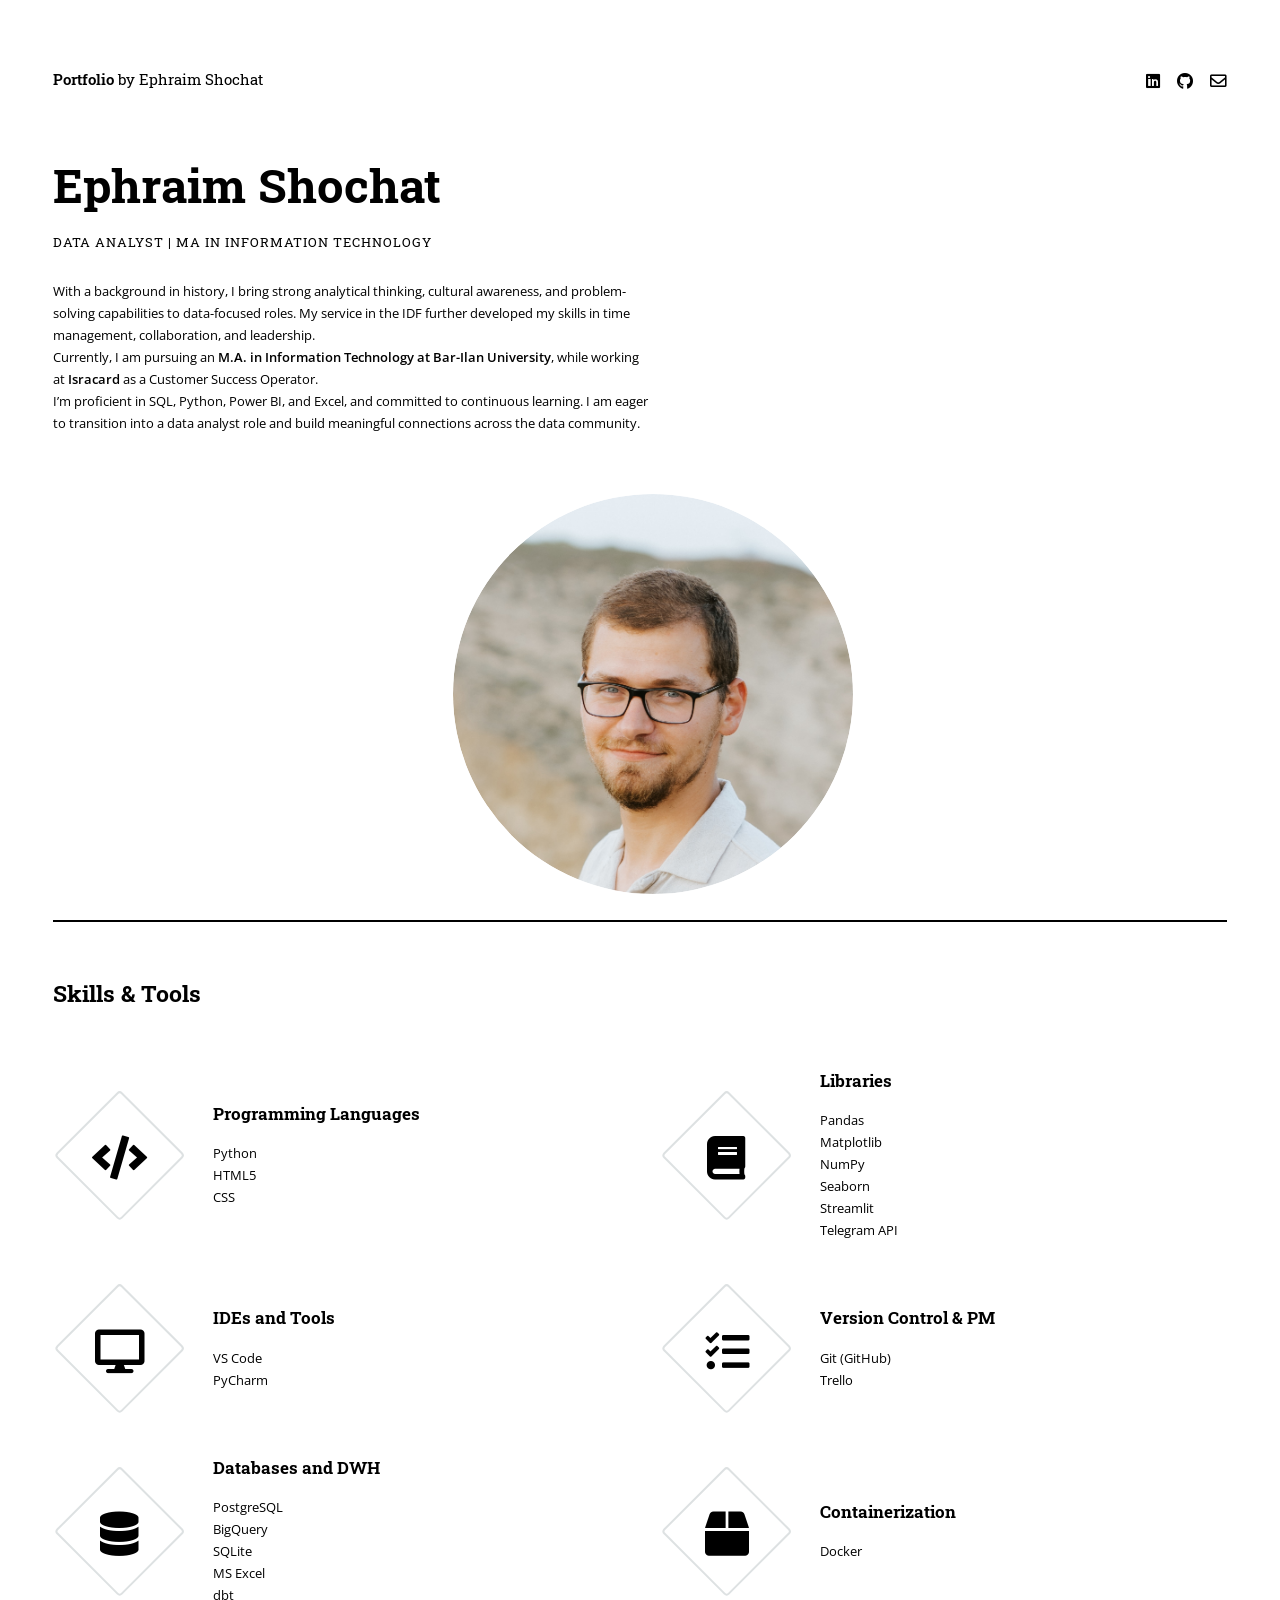
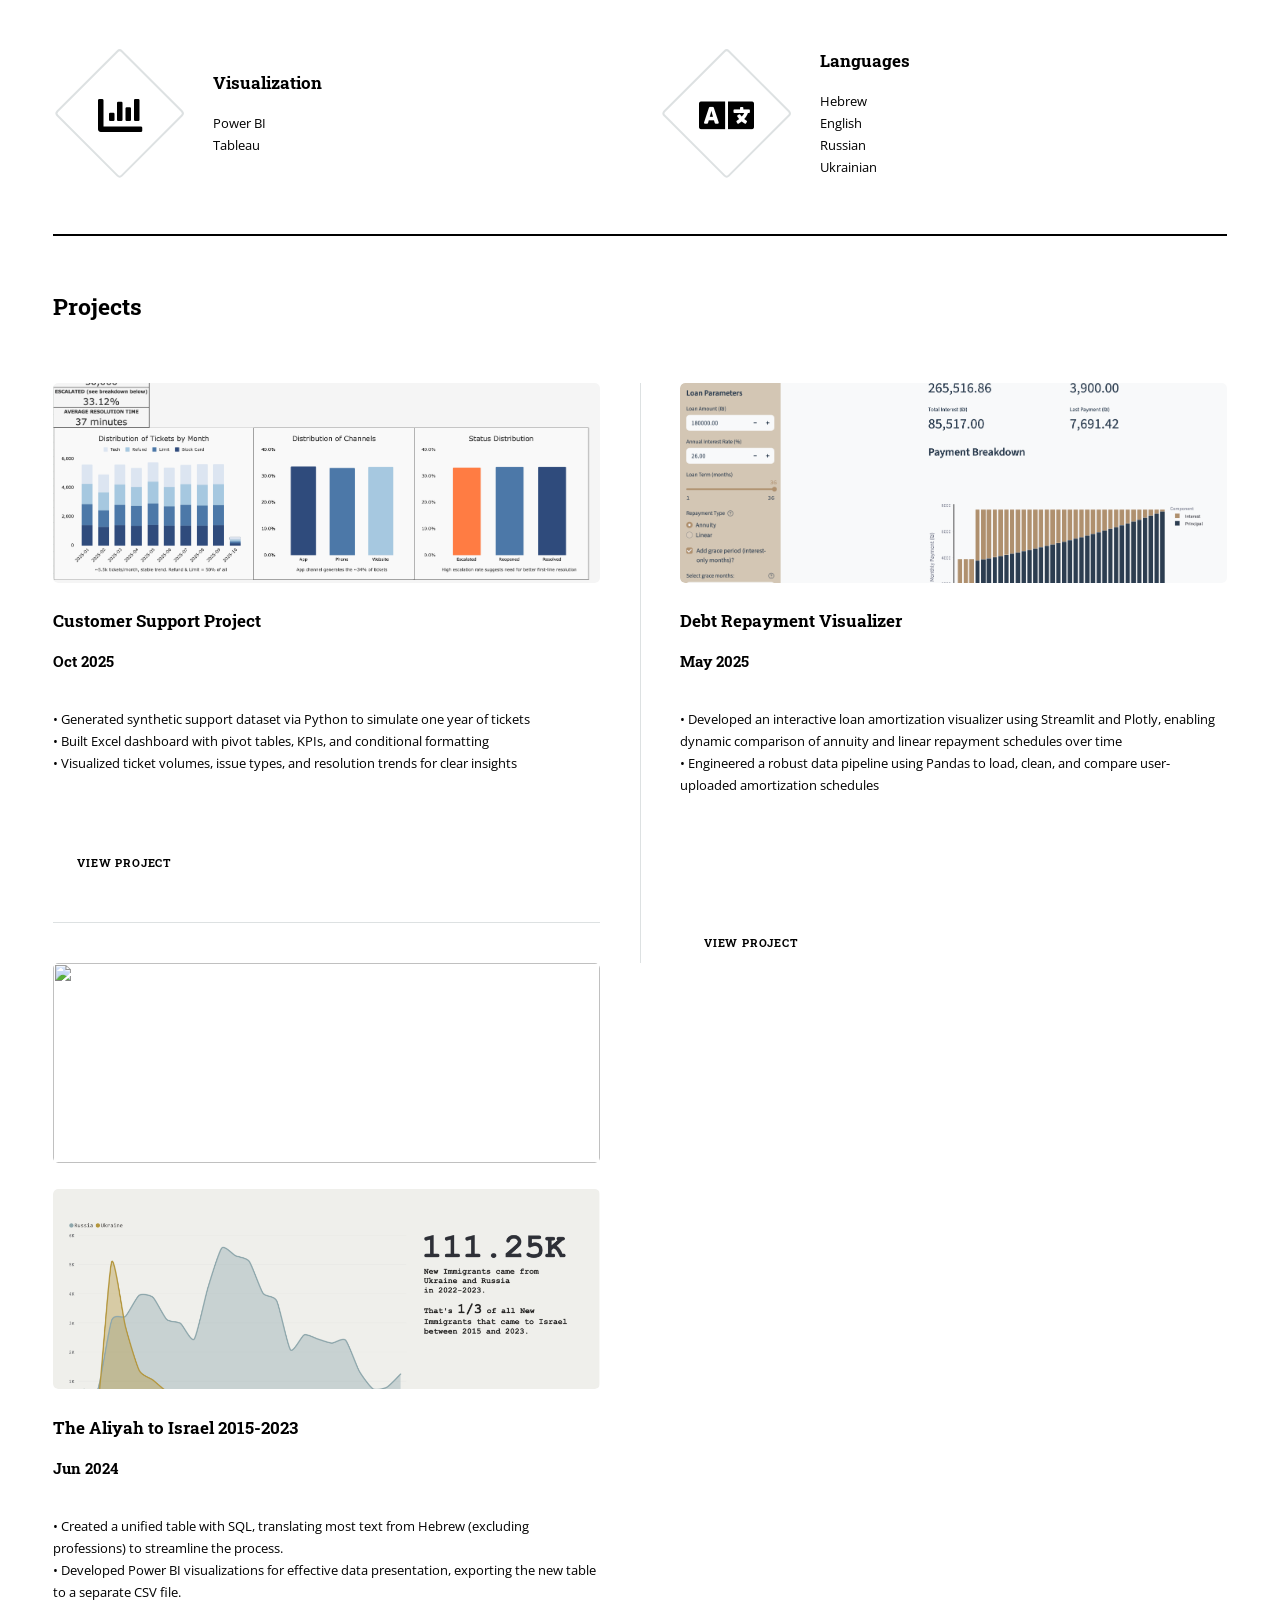
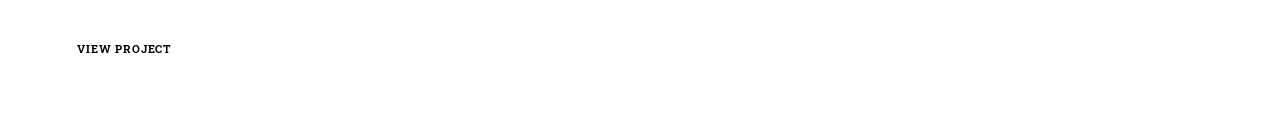
==== commit 2968cd9f: "Clean CSS + fix conflict markers + uniform project images" ====
--- a/index.html
+++ b/index.html
@@ -122,8 +122,6 @@
 								</header>
 								<div class="posts">
 									<article>
-<<<<<<< HEAD
-=======
 										<a href="https://github.com/eshokhat/customer-support-project" class="image"><img src="images/dashboard.png" alt="" class="project-image" /></a>
 										<h3>Customer Support Project</h3>
 										<h4>Oct 2025</h4> <br>
@@ -138,7 +136,6 @@
 										</ul>
 									</article>									
 									<article>
->>>>>>> local-work
 										<a href="https://github.com/eshokhat/debt-visualizer" class="image"><img src="images/DebtRepaymentVisualizer.png" alt="" class="project-image" /></a>
 										<h3>Debt Repayment Visualizer</h3>
 										<h4>May 2025</h4> <br>
@@ -151,11 +148,8 @@
 										</ul>
 									</article>
 									<article>
-<<<<<<< HEAD
 										<a href="https://github.com/eshokhat/Olim" class="image"><img src="images/Aliyah.jpg" alt="" class="project-image" /></a>
-=======
 										<a href="https://github.com/eshokhat/Olim" class="image"><img src="images/olim.png" alt="" class="project-image" /></a>
->>>>>>> local-work
 										<h3>The Aliyah to Israel 2015-2023</h3>
 										<h4>Jun 2024</h4> <br>
 										<p>
--- a/assets/css/main.css
+++ b/assets/css/main.css
@@ -994,11 +994,8 @@
   text-transform: uppercase; }
 
 header.major > :last-child {
-<<<<<<< HEAD
   border-bottom: solid 3px #AF8F6E;
-=======
   border-bottom: solid 3px var(--blue-700);
->>>>>>> local-work
   display: inline-block;
   margin: 0 0 2em 0;
   padding: 0 0.75em 0.5em 0; }
@@ -1212,17 +1209,14 @@
 
 /* Image */
 .project-image {
-<<<<<<< HEAD
   max-height: 200px;
   width: auto;
   border: 2px solid #AF8F6E;
-=======
   height: 200px;
   width: 100%;
   border: 2px solid #AF8F6E;
   object-position: center;
   object-fit: cover;
->>>>>>> local-work
   display: block; 
   margin: 0 auto; 
 }
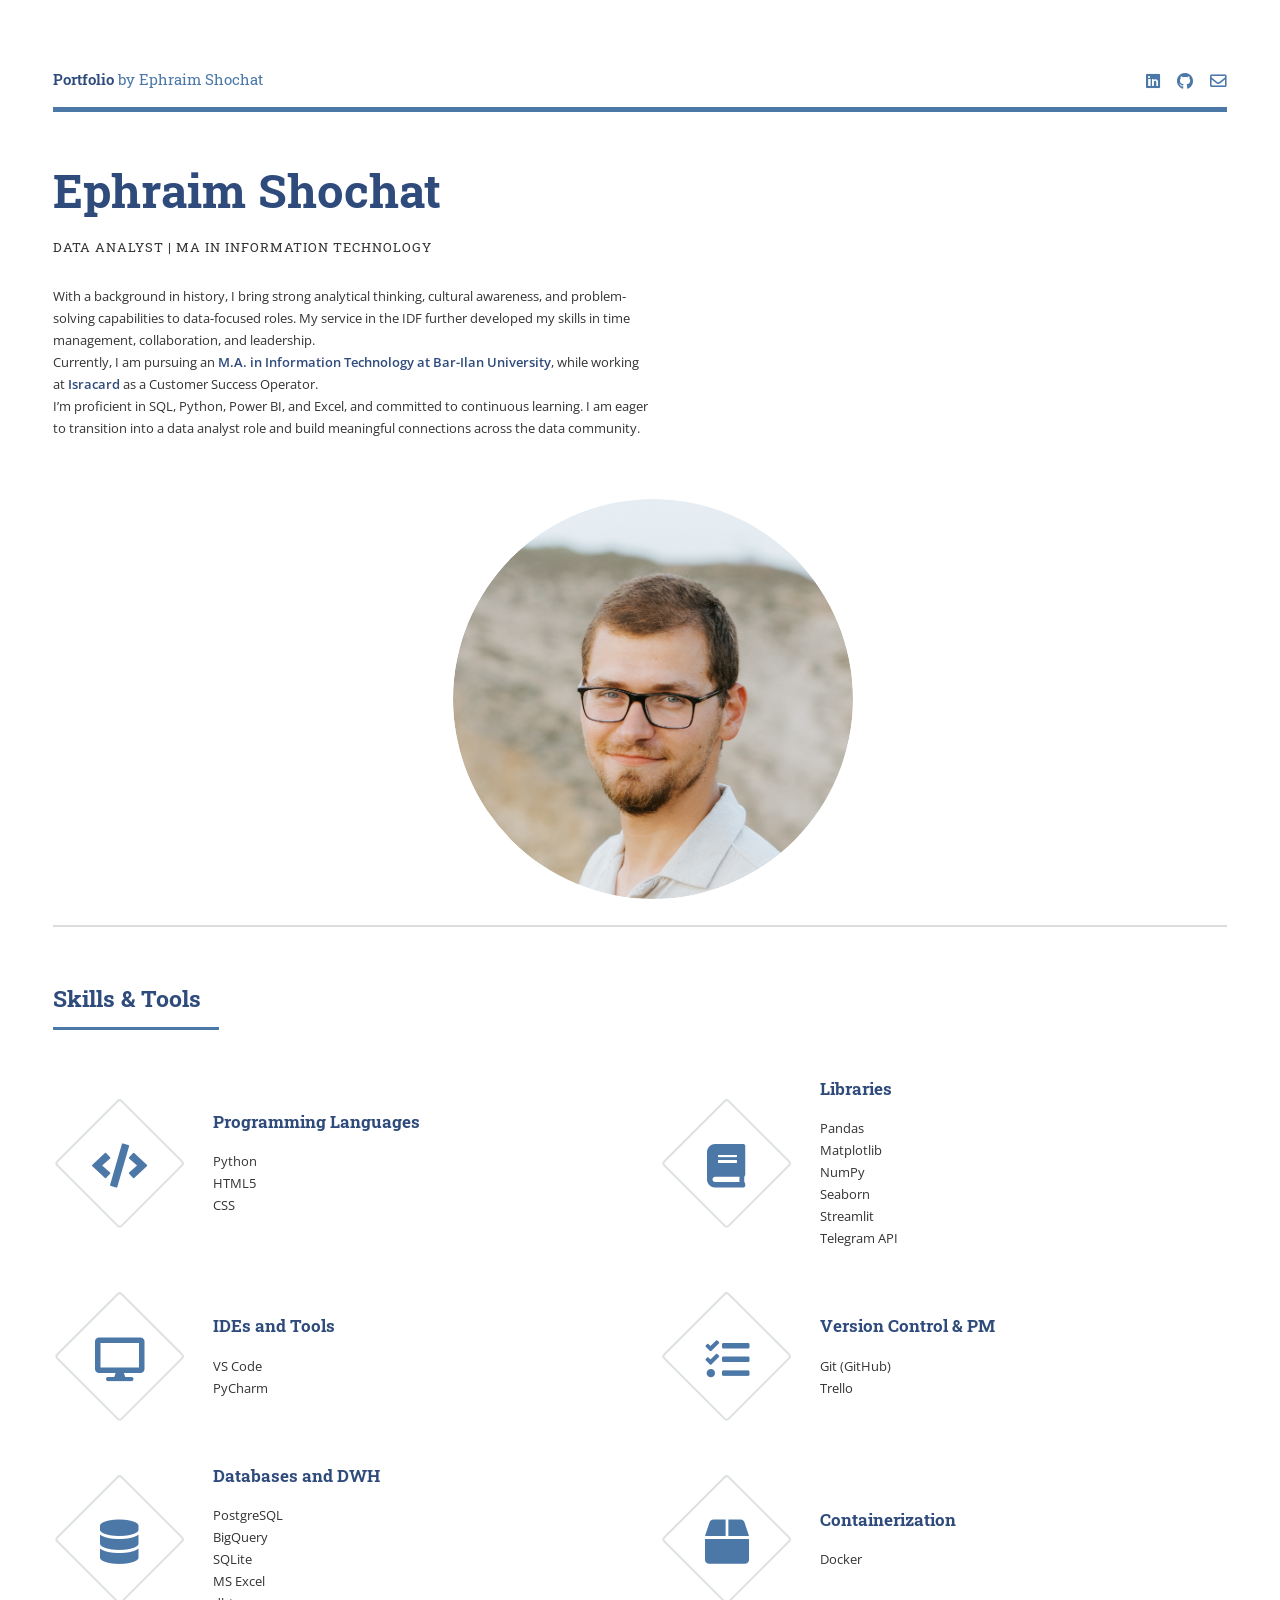
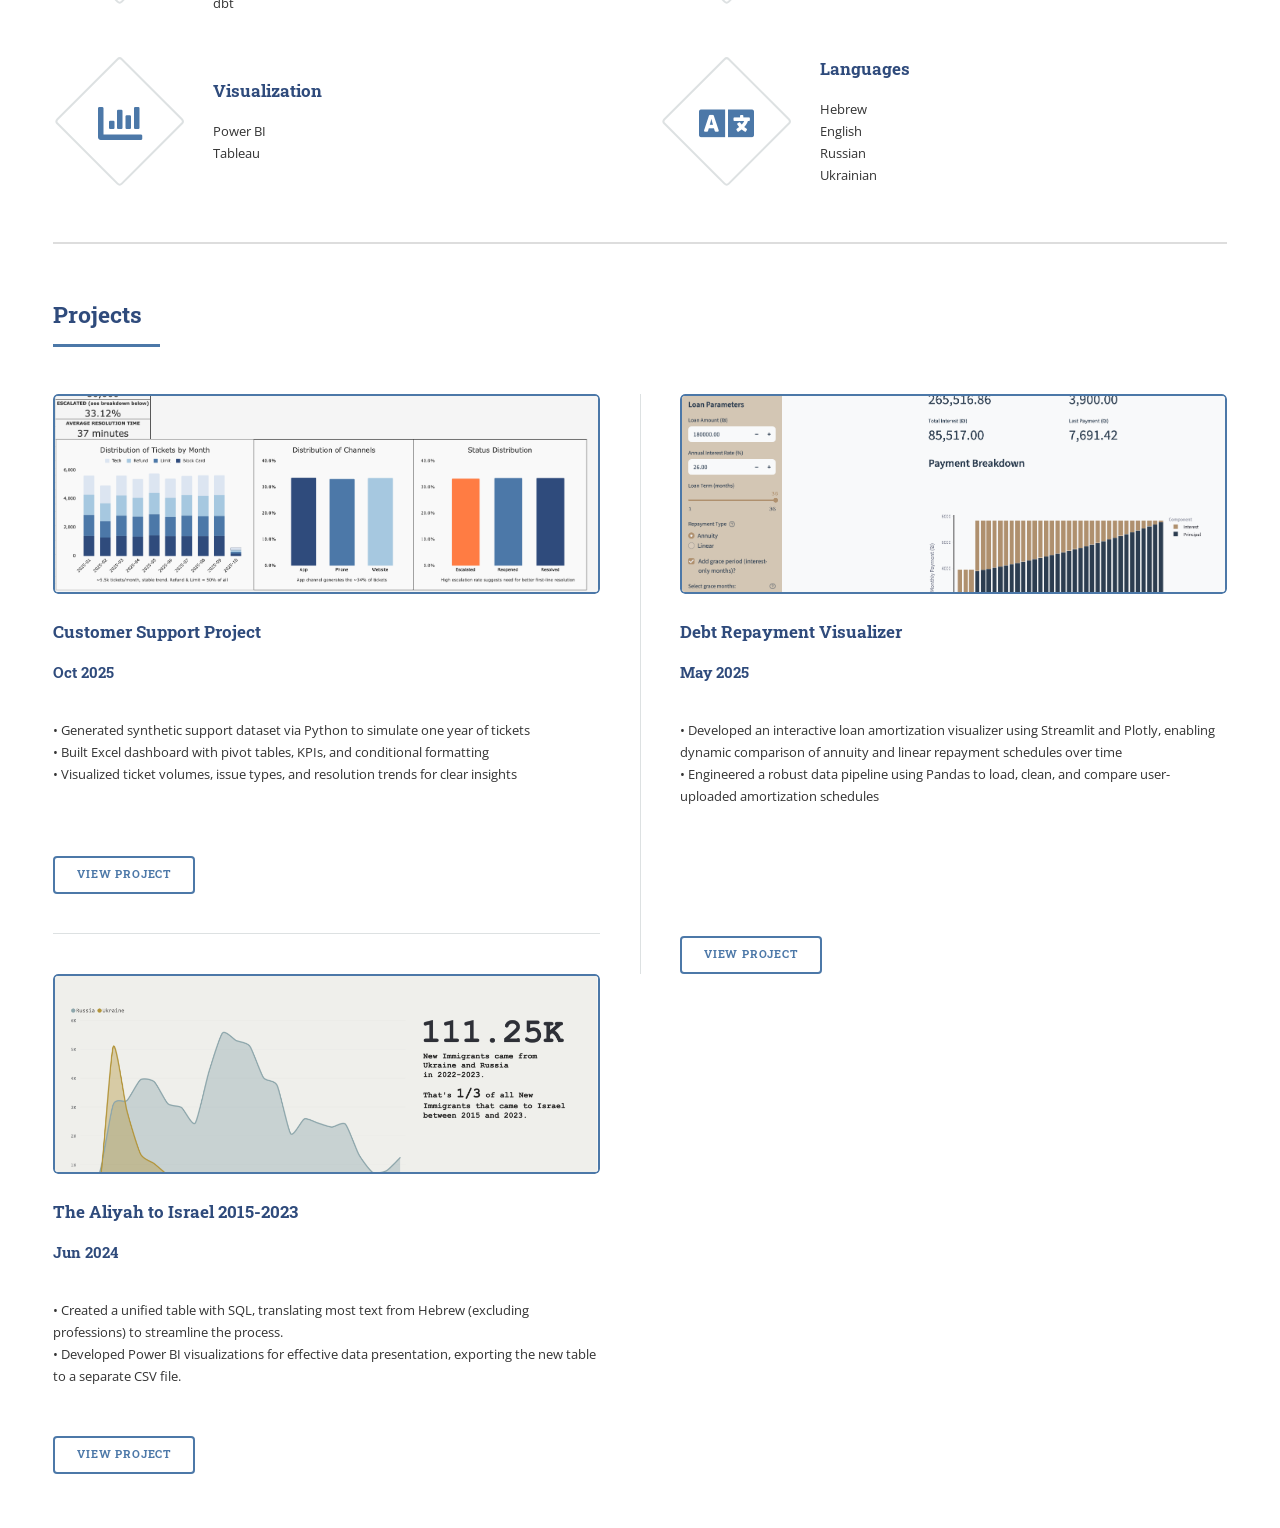
==== commit c0bbf0c6: "Resolve merge conflicts in index.html and main.css" ====
--- a/index.html
+++ b/index.html
@@ -122,7 +122,7 @@
 								</header>
 								<div class="posts">
 									<article>
-										<a href="https://github.com/eshokhat/customer-support-project" class="image"><img src="images/dashboard.png" alt="" class="project-image" /></a>
+										<a href="https://github.com/eshokhat/customer-support-project" class="image"><img src="images/dashboard.png" alt="Customer Support Dashboard" class="project-image" /></a>
 										<h3>Customer Support Project</h3>
 										<h4>Oct 2025</h4> <br>
 										<p>
@@ -136,7 +136,7 @@
 										</ul>
 									</article>									
 									<article>
-										<a href="https://github.com/eshokhat/debt-visualizer" class="image"><img src="images/DebtRepaymentVisualizer.png" alt="" class="project-image" /></a>
+										<a href="https://github.com/eshokhat/debt-visualizer" class="image"><img src="images/DebtRepaymentVisualizer.png" alt="DebtRepaymentVisualizer" class="project-image" /></a>
 										<h3>Debt Repayment Visualizer</h3>
 										<h4>May 2025</h4> <br>
 										<p>
@@ -148,7 +148,6 @@
 										</ul>
 									</article>
 									<article>
-										<a href="https://github.com/eshokhat/Olim" class="image"><img src="images/Aliyah.jpg" alt="" class="project-image" /></a>
 										<a href="https://github.com/eshokhat/Olim" class="image"><img src="images/olim.png" alt="" class="project-image" /></a>
 										<h3>The Aliyah to Israel 2015-2023</h3>
 										<h4>Jun 2024</h4> <br>
--- a/assets/css/main.css
+++ b/assets/css/main.css
@@ -2368,9 +2368,6 @@
 }
 
 
-<<<<<<< HEAD
-=======
-
 :root{
   --blue-900:#2F4B7C;
   --blue-700:#4C78A8;
@@ -2459,4 +2456,3 @@
 
 
 .box.alt{ background:var(--bg) !important; border:0 !important; }
->>>>>>> local-work
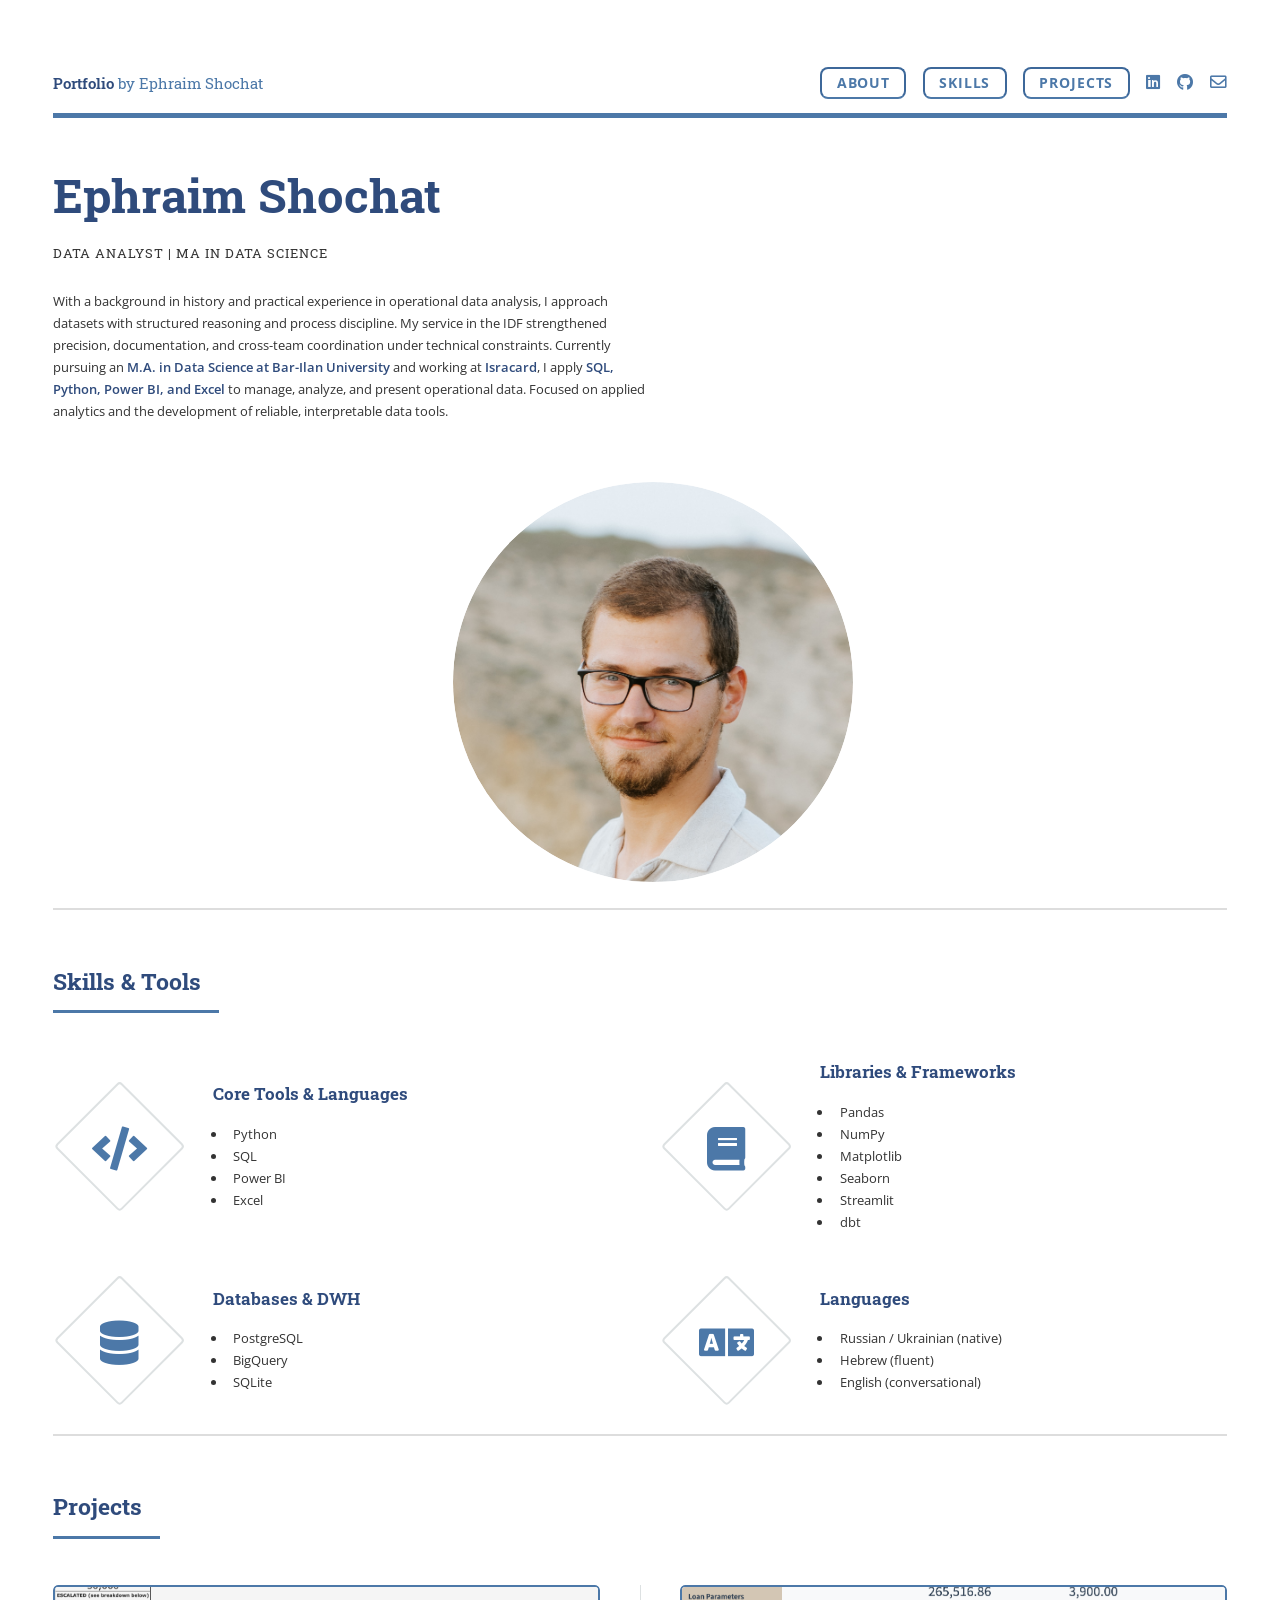
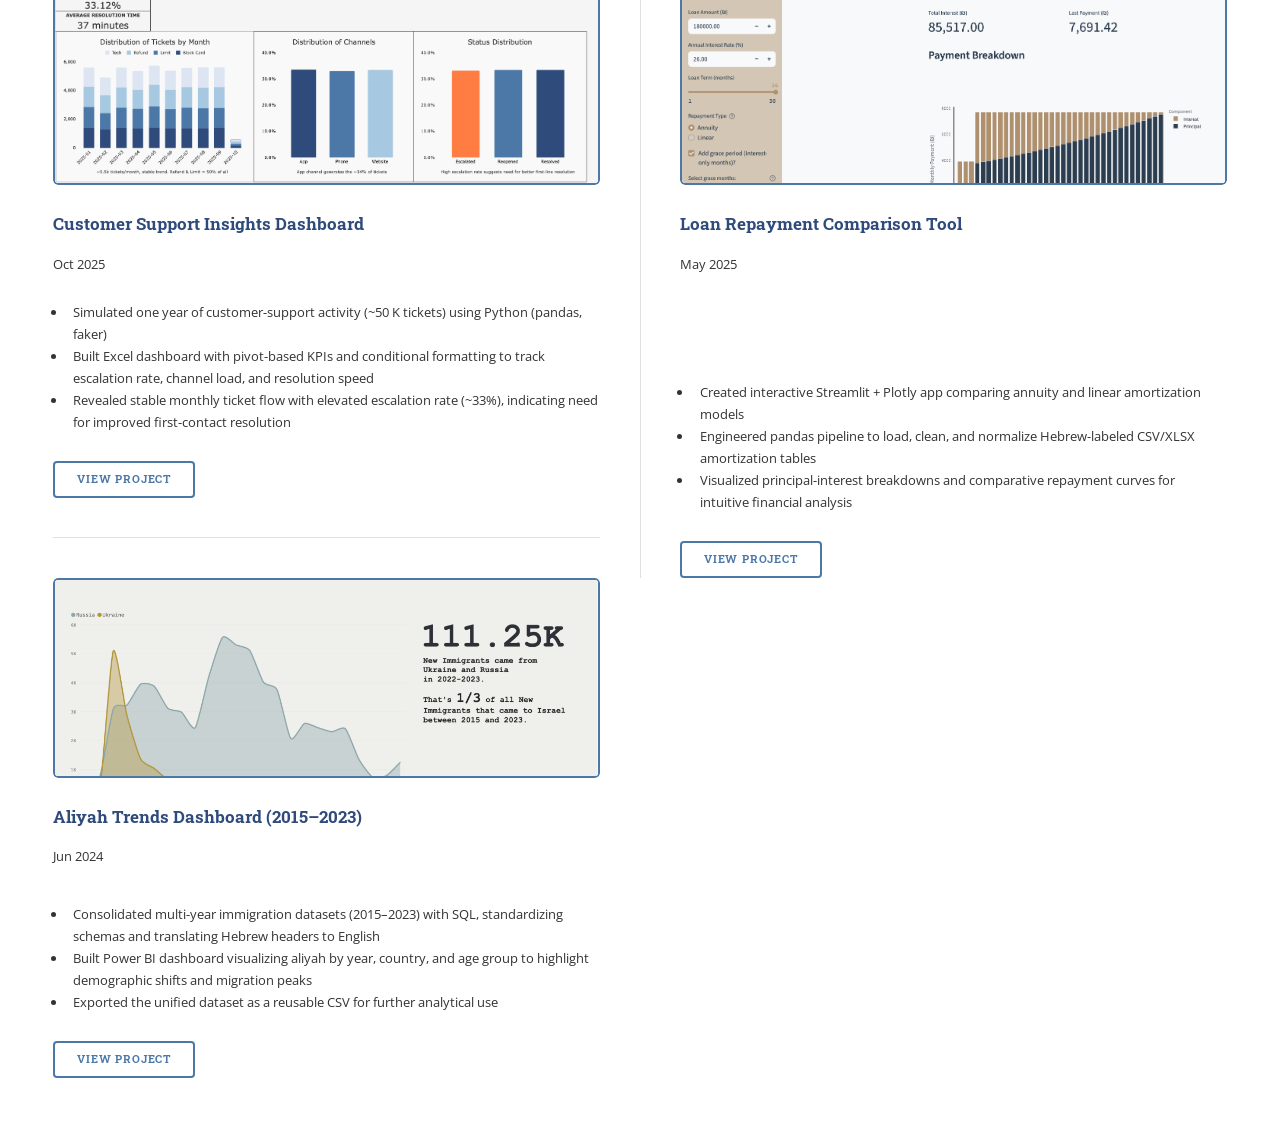
==== commit bdf57216: "Save current edits before branch switch" ====
--- a/index.html
+++ b/index.html
@@ -1,177 +1,197 @@
-<!DOCTYPE HTML>
-<html>
-	<head>
-		<title>Ephraim Shochat Portfolio</title>
-		<meta charset="utf-8" />
-		<meta name="viewport" content="width=device-width, initial-scale=1, user-scalable=no" />
-		<link rel="stylesheet" href="assets/css/main.css" />
-	</head>
-	<body class="is-preload">
+<!DOCTYPE html>
+<html lang="en">
+  <head>
+    <meta charset="utf-8" />
+    <title>Ephraim Shochat — Portfolio</title>
+    <meta name="viewport" content="width=device-width, initial-scale=1" />
+    <meta name="description" content="Portfolio of Ephraim Shochat: SQL, Python, Power BI, data modeling, dashboards, and analytics projects." />
+	<meta property="og:type" content="website">
+	<meta property="og:image" content="images/og-card.png">
+	<meta name="twitter:card" content="summary_large_image">
+    <link rel="stylesheet" href="assets/css/main.css" />
+  </head>
+  <body class="is-preload">
+    <div id="wrapper">
+      <div id="main">
+        <div class="inner">
+          <!-- Header -->			
+			<header id="header" aria-label="Site header">
+			<a href="index.html" class="logo">
+				<strong>Portfolio</strong> by Ephraim Shochat
+			</a>
 
-		<!-- Wrapper -->
-			<div id="wrapper">
-
-				<!-- Main -->
-					<div id="main">
-						<div class="inner">
-
-							<!-- Header Section -->
-								<header id="header">
-									<a href="index.html" class="logo"><strong>Portfolio</strong> by Ephraim Shochat</a>
-
-									<ul class="icons">
-										<li><a href="https://www.linkedin.com/in/ephraim-shochat/" class="icon brands fa-linkedin"><span class="label">linkedin</span></a></li>
-										<li><a href="https://github.com/eshokhat" class="icon brands fa-github"><span class="label">github</span></a></li>
-										<li><a href="mailto:e.shokhat.gmail.com" class="icon fa-envelope"><span class="label">email</span></a></li>
-									</ul>
-								</header>
-
-							<!-- Banner Section-->
-								<section id="banner">
-									<div class="content">
-										<header>
-											<h1>Ephraim Shochat<br />
-											</h1>
-											<p>Data Analyst | MA in Information Technology</p>
-										</header>
-										<p>
-										With a background in history, I bring strong analytical thinking, cultural awareness, and problem-solving capabilities to data-focused roles. My service in the IDF further developed my skills in time management, collaboration, and leadership. </br> Currently, I am pursuing an <b>M.A. in Information Technology at Bar-Ilan University</b>, while working at <b>Isracard</b> as a Customer Success Operator. </br> I’m proficient in SQL, Python, Power BI, and Excel, and committed to continuous learning. I am eager to transition into a data analyst role and build meaningful connections across the data community.</div>
-									<span class="avatar">
-										<img src="images/Banner.jpg" alt="Profile photo" />
-									</span>
-								</section>
-
-							<!-- Skills Section-->
-							<section>
-								<header class="major">
-								  <h2>Skills & Tools</h2>
-								</header>
-								<div class="features">
-							  
-								  <article>
-									<div class="icon solid fa-code"></div>
-									<div class="content">
-									  <h3>Programming Languages</h3>
-									  <p>Python<br>HTML5<br>CSS</p>
-									</div>
-								  </article>
-							  
-								  <article>
-									<div class="icon solid fa-book"></div>
-									<div class="content">
-									  <h3>Libraries</h3>
-									  <p>Pandas<br>Matplotlib<br>NumPy<br>Seaborn<br>Streamlit<br>Telegram API</p>
-									</div>
-								  </article>
-							  
-								  <article>
-									<div class="icon solid fa-desktop"></div>
-									<div class="content">
-									  <h3>IDEs and Tools</h3>
-									  <p>VS Code<br>PyCharm</p>
-									</div>
-								  </article>
-							  
-								  <article>
-									<div class="icon solid fa-tasks"></div>
-									<div class="content">
-									  <h3>Version Control & PM</h3>
-									  <p>Git (GitHub)<br>Trello</p>
-									</div>
-								  </article>
-							  
-								  <article>
-									<div class="icon solid fa-database"></div>
-									<div class="content">
-									  <h3>Databases and DWH</h3>
-									  <p>PostgreSQL<br>BigQuery<br>SQLite<br>MS Excel<br>dbt</p>
-									</div>
-								  </article>
-							  
-								  <article>
-									<div class="icon solid fa-box"></div>
-									<div class="content">
-									  <h3>Containerization</h3>
-									  <p>Docker</p>
-									</div>
-								  </article>
-							  
-								  <article>
-									<div class="icon solid fa-chart-bar"></div>
-									<div class="content">
-									  <h3>Visualization</h3>
-									  <p>Power BI<br>Tableau</p>
-									</div>
-								  </article>
-							  
-								  <article>
-									<div class="icon solid fa-language"></div>
-									<div class="content">
-									  <h3>Languages</h3>
-									  <p>Hebrew<br>English<br>Russian<br>Ukrainian</p>
-									</div>
-								  </article>
-							  
-								</div>
-							  </section>
-							  
-							<!-- Projects Section-->
-							<section>
-								<header class="major">
-									<h2>Projects</h2>
-								</header>
-								<div class="posts">
-									<article>
-										<a href="https://github.com/eshokhat/customer-support-project" class="image"><img src="images/dashboard.png" alt="Customer Support Dashboard" class="project-image" /></a>
-										<h3>Customer Support Project</h3>
-										<h4>Oct 2025</h4> <br>
-										<p>
-											• Generated synthetic support dataset via Python to simulate one year of tickets </br>
-											• Built Excel dashboard with pivot tables, KPIs, and conditional formatting </br>
-											• Visualized ticket volumes, issue types, and resolution trends for clear insights </br>
-											
-										</p>
-										<ul class="actions">
-											<li><a href="https://github.com/eshokhat/Olim" class="button">View Project</a></li>
-										</ul>
-									</article>									
-									<article>
-										<a href="https://github.com/eshokhat/debt-visualizer" class="image"><img src="images/DebtRepaymentVisualizer.png" alt="DebtRepaymentVisualizer" class="project-image" /></a>
-										<h3>Debt Repayment Visualizer</h3>
-										<h4>May 2025</h4> <br>
-										<p>
-											• Developed an interactive loan amortization visualizer using Streamlit and Plotly, enabling dynamic comparison of annuity and linear repayment schedules over time </br>
-											• Engineered a robust data pipeline using Pandas to load, clean, and compare user-uploaded amortization schedules </br>
-										</p>
-										<ul class="actions">
-											<li><a href="https://github.com/eshokhat/debt-visualizer" class="button">View Project</a></li>
-										</ul>
-									</article>
-									<article>
-										<a href="https://github.com/eshokhat/Olim" class="image"><img src="images/olim.png" alt="" class="project-image" /></a>
-										<h3>The Aliyah to Israel 2015-2023</h3>
-										<h4>Jun 2024</h4> <br>
-										<p>
-											• Created a unified table with SQL, translating most text from Hebrew (excluding professions) to streamline the process. <br>
-											• Developed Power BI visualizations for effective data presentation, exporting the new table to a separate CSV file.
-											
-										</p>
-										<ul class="actions">
-											<li><a href="https://github.com/eshokhat/Olim" class="button">View Project</a></li>
-										</ul>
-									</article>
-								</div>
-							</section>
-						</div>
-					</div>
+				<ul class="icons" aria-label="Social and contact links">
+				<!-- Navigation -->
+				<li class="nav-item"><a href="#banner" class="pill">About</a></li>
+				<li class="nav-item"><a href="#skills-title" class="pill">Skills</a></li>
+				<li class="nav-item"><a href="#projects-title" class="pill">Projects</a></li>
 
 
-		<!-- Scripts -->
-			<script src="assets/js/jquery.min.js"></script>
-			<script src="assets/js/browser.min.js"></script>
-			<script src="assets/js/breakpoints.min.js"></script>
-			<script src="assets/js/util.js"></script>
-			<script src="assets/js/main.js"></script>
+				<!-- Social Network -->
+				<li><a href="https://www.linkedin.com/in/ephraim-shochat/" class="icon brands fa-linkedin" target="_blank" rel="noopener" aria-label="LinkedIn"></a></li>
+				<li><a href="https://github.com/eshokhat" class="icon brands fa-github" target="_blank" rel="noopener" aria-label="GitHub"></a></li>
+				<li><a href="mailto:e.shokhat@gmail.com" class="icon fa-envelope" aria-label="Email"></a></li>
+				</ul>	
+			</header>
+		  	
 
-	</body>
+          <!-- Banner -->
+          <section id="banner" aria-labelledby="hero-name">
+            <div class="content">
+              <header>
+                <h1 id="hero-name">Ephraim Shochat</h1>
+                <p>Data Analyst&nbsp;|&nbsp;MA in Data Science</p>
+              </header>
+              <p>
+				With a background in history and practical experience in operational data analysis, I approach datasets with structured reasoning and process discipline. My service in the IDF strengthened precision, documentation, and cross-team coordination under technical constraints. Currently pursuing an <strong>M.A. in Data Science at Bar-Ilan University</strong> and working at <strong>Isracard</strong>, I apply <strong>SQL, Python, Power BI, and Excel</strong> to manage, analyze, and present operational data. Focused on applied analytics and the development of reliable, interpretable data tools.              </p>
+            </div>
+            <span class="avatar">
+              <img src="images/avatar.jpg" alt="Portrait of Ephraim Shochat" loading="lazy" />
+            </span>
+          </section>
+
+          <!-- Skills & Tools -->
+          <section aria-labelledby="skills-title">
+            <header class="major">
+              <h2 id="skills-title">Skills &amp; Tools</h2>
+            </header>
+
+            <div class="features">
+              <article>
+                <div class="icon solid fa-code" aria-hidden="true"></div>
+                <div class="content">
+                  <h3>Core Tools & Languages</h3>
+                  <ul>
+                    <li>Python</li>
+                    <li>SQL</li>
+                    <li>Power BI</li>	
+                    <li>Excel</li>									
+                  </ul>
+                </div>
+              </article>
+
+              <article>
+                <div class="icon solid fa-book" aria-hidden="true"></div>
+                <div class="content">
+                  <h3>Libraries & Frameworks</h3>
+                  <ul>
+                    <li>Pandas</li>
+                    <li>NumPy</li>
+                    <li>Matplotlib</li>
+					<li>Seaborn</li>
+                    <li>Streamlit</li>
+                    <li>dbt</li>
+                  </ul>
+                </div>
+              </article>
+
+              <article>
+                <div class="icon solid fa-database" aria-hidden="true"></div>
+                <div class="content">
+                  <h3>Databases &amp; DWH</h3>
+                  <ul>
+                    <li>PostgreSQL</li>
+                    <li>BigQuery</li>
+                    <li>SQLite</li>
+                  </ul>
+                </div>
+              </article>
+
+              <article>
+                <div class="icon solid fa-language" aria-hidden="true"></div>
+                <div class="content">
+                  <h3>Languages</h3>
+                  <ul>
+                    <li>Russian / Ukrainian (native)</li>
+                    <li>Hebrew (fluent)</li>
+                    <li>English (conversational)</li>
+                  </ul>
+                </div>
+              </article>
+            </div>
+          </section>
+
+          <!-- Projects -->
+          <section aria-labelledby="projects-title">
+            <header class="major">
+              <h2 id="projects-title">Projects</h2>
+            </header>
+
+            <div class="posts">
+              <article>
+                <a href="https://github.com/eshokhat/customer-support-insights" class="image" target="_blank" rel="noopener" aria-label="Customer Support Insights Dashboard on GitHub">
+                  <figure>
+                    <img src="images/customersupport.png" alt="Excel dashboard preview for customer support tickets" class="project-image" loading="lazy" />
+                    <figcaption class="visually-hidden"></figcaption>
+                  </figure>
+                </a>
+                <h3>Customer Support Insights Dashboard</h3>
+                <p class="meta">
+                  <time datetime="2025-10">Oct&nbsp;2025</time>
+                </p>
+                <ul>
+                  <li>Simulated one year of customer-support activity (~50 K tickets) using Python (pandas, faker)</li>
+                  <li>Built Excel dashboard with pivot-based KPIs and conditional formatting to track escalation rate, channel load, and resolution speed</li>
+                  <li>Revealed stable monthly ticket flow with elevated escalation rate (~33%), indicating need for improved first-contact resolution</li>
+                </ul>
+                <ul class="actions">
+                  <li><a href="https://github.com/eshokhat/customer-support-insights" class="button" target="_blank" rel="noopener">View Project</a></li>
+                </ul>
+              </article>
+
+              <article>
+                <a href="https://github.com/eshokhat/loan-repayment-comparison" class="image" target="_blank" rel="noopener" aria-label="Loan Repayment Comparison Tool on GitHub">
+                  <figure>
+                    <img src="images/debtrepayment.png" alt="Streamlit loan amortization visualizer interface" class="project-image" loading="lazy" />
+                    <figcaption class="visually-hidden"></figcaption>
+                  </figure>
+                </a>
+                <h3>Loan Repayment Comparison Tool</h3>
+                <p class="meta">
+                  <time datetime="2025-05">May&nbsp;2025</time>
+                </p>
+                <ul>
+                  <li>Created interactive Streamlit + Plotly app comparing annuity and linear amortization models</li>
+                  <li>Engineered pandas pipeline to load, clean, and normalize Hebrew-labeled CSV/XLSX amortization tables</li>
+				  <li>Visualized principal-interest breakdowns and comparative repayment curves for intuitive financial analysis</li>
+                </ul>
+                <ul class="actions">
+                  <li><a href="https://github.com/eshokhat/loan-repayment-comparison" class="button" target="_blank" rel="noopener">View Project</a></li>
+                </ul>
+              </article>
+
+              <article>
+                <a href="https://github.com/eshokhat/aliyah-trends-dashboard" class="image" target="_blank" rel="noopener" aria-label="Aliyah Trends Dashboard (2015–2023) on GitHub">
+                  <figure>
+                    <img src="images/olim.png" alt="Power BI visuals showing Aliyah trends 2015-2023" class="project-image" loading="lazy" />
+                    <figcaption class="visually-hidden"></figcaption>
+                  </figure>
+                </a>
+                <h3>Aliyah Trends Dashboard (2015–2023)</h3>
+                <p class="meta">
+                  <time datetime="2024-06">Jun&nbsp;2024</time>
+                </p>
+                <ul>
+                  <li>Consolidated multi-year immigration datasets (2015–2023) with SQL, standardizing schemas and translating Hebrew headers to English</li>
+                  <li>Built Power BI dashboard visualizing aliyah by year, country, and age group to highlight demographic shifts and migration peaks</li>
+				  <li>Exported the unified dataset as a reusable CSV for further analytical use</li>
+                </ul>
+                <ul class="actions">
+                  <li><a href="https://github.com/eshokhat/aliyah-trends-dashboard" class="button" target="_blank" rel="noopener">View Project</a></li>
+                </ul>
+              </article>
+            </div>
+          </section>
+
+        </div>
+      </div>
+    </div>
+
+    <!-- Scripts -->
+    <script defer src="assets/js/jquery.min.js"></script>
+    <script defer src="assets/js/browser.min.js"></script>
+    <script defer src="assets/js/breakpoints.min.js"></script>
+    <script defer src="assets/js/util.js"></script>
+    <script defer src="assets/js/main.js"></script>
+  </body>
 </html>
--- a/assets/css/main.css
+++ b/assets/css/main.css
@@ -1209,16 +1209,13 @@
 
 /* Image */
 .project-image {
-  max-height: 200px;
-  width: auto;
+  display: block;
+  width: 100%;
+  height: 200px;         
+  object-fit: cover;
+  object-position: center;
   border: 2px solid #AF8F6E;
-  height: 200px;
-  width: 100%;
-  border: 2px solid #AF8F6E;
-  object-position: center;
-  object-fit: cover;
-  display: block; 
-  margin: 0 auto; 
+  margin: 0 auto;
 }
 .image {
   border-radius: 0.375em;
@@ -1363,6 +1360,17 @@
       color: inherit; }
       ul.icons li .icon:before {
         font-size: 1.25em; }
+  #header .icons .nav-item a.pill {
+    display: inline-block;
+    padding: 0.45rem 0.9rem;
+    border: 2px solid #3d689a;
+    border-radius: 0.5rem;
+    font-weight: 700;
+    font-size: 0.9rem;
+    letter-spacing: 0.06em;
+    text-transform: uppercase;
+    line-height: 1;
+  }
 
 /* Contact */
 ul.contact {
@@ -1607,131 +1615,82 @@
     padding-top: 0; }
 
 /* Features */
+
 .features {
-  display: -moz-flex;
-  display: -webkit-flex;
-  display: -ms-flex;
+  display: grid;
+  grid-template-columns: repeat(2, minmax(0, 1fr));
+  gap: 3em 3em;            
+  margin: 0;                
+  width: 100%;
+}
+
+.features article {
   display: flex;
-  -moz-flex-wrap: wrap;
-  -webkit-flex-wrap: wrap;
-  -ms-flex-wrap: wrap;
-  flex-wrap: wrap;
-  margin: 0 0 2em -3em;
-  width: calc(100% + 3em); }
-  .features article {
-    -moz-align-items: center;
-    -webkit-align-items: center;
-    -ms-align-items: center;
-    align-items: center;
-    display: -moz-flex;
-    display: -webkit-flex;
-    display: -ms-flex;
-    display: flex;
-    margin: 0 0 3em 3em;
-    position: relative;
-    width: calc(50% - 3em); }
-    .features article:nth-child(2n - 1) {
-      margin-right: 1.5em; }
-    .features article:nth-child(2n) {
-      margin-left: 1.5em; }
-    .features article:nth-last-child(1), .features article:nth-last-child(2) {
-      margin-bottom: 0; }
-    .features article .icon {
-      -moz-flex-grow: 0;
-      -webkit-flex-grow: 0;
-      -ms-flex-grow: 0;
-      flex-grow: 0;
-      -moz-flex-shrink: 0;
-      -webkit-flex-shrink: 0;
-      -ms-flex-shrink: 0;
-      flex-shrink: 0;
-      display: block;
-      height: 10em;
-      line-height: 10em;
-      margin: 0 2em 0 0;
-      text-align: center;
-      width: 10em; }
-      .features article .icon:before {
-        color: #AF8F6E;
-        font-size: 2.75rem;
-        position: relative;
-        top: 0.05em; }
-      .features article .icon:after {
-        -moz-transform: rotate(45deg);
-        -webkit-transform: rotate(45deg);
-        -ms-transform: rotate(45deg);
-        transform: rotate(45deg);
-        border-radius: 0.25rem;
-        border: solid 2px rgba(210, 215, 217, 0.75);
-        content: '';
-        display: block;
-        height: 7em;
-        left: 50%;
-        margin: -3.5em 0 0 -3.5em;
-        position: absolute;
-        top: 50%;
-        width: 7em; }
-    .features article .content {
-      -moz-flex-grow: 1;
-      -webkit-flex-grow: 1;
-      -ms-flex-grow: 1;
-      flex-grow: 1;
-      -moz-flex-shrink: 1;
-      -webkit-flex-shrink: 1;
-      -ms-flex-shrink: 1;
-      flex-shrink: 1;
-      width: 100%; }
-      .features article .content > :last-child {
-        margin-bottom: 0; }
-  @media screen and (max-width: 980px) {
-    .features {
-      margin: 0 0 2em 0;
-      width: 100%; }
-      .features article {
-        margin: 0 0 3em 0;
-        width: 100%; }
-        .features article:nth-child(2n - 1) {
-          margin-right: 0; }
-        .features article:nth-child(2n) {
-          margin-left: 0; }
-        .features article:nth-last-child(1), .features article:nth-last-child(2) {
-          margin-bottom: 3em; }
-        .features article:last-child {
-          margin-bottom: 0; }
-        .features article .icon {
-          height: 8em;
-          line-height: 8em;
-          width: 8em; }
-          .features article .icon:before {
-            font-size: 2.25rem; }
-          .features article .icon:after {
-            height: 6em;
-            margin: -3em 0 0 -3em;
-            width: 6em; } }
-  @media screen and (max-width: 480px) {
-    .features article {
-      -moz-flex-direction: column;
-      -webkit-flex-direction: column;
-      -ms-flex-direction: column;
-      flex-direction: column;
-      -moz-align-items: -moz-flex-start;
-      -webkit-align-items: -webkit-flex-start;
-      -ms-align-items: -ms-flex-start;
-      align-items: flex-start; }
-      .features article .icon {
-        height: 6em;
-        line-height: 6em;
-        margin: 0 0 1.5em 0;
-        width: 6em; }
-        .features article .icon:before {
-          font-size: 1.5rem; }
-        .features article .icon:after {
-          height: 4em;
-          margin: -2em 0 0 -2em;
-          width: 4em; } }
-  @media screen and (max-width: 480px) {
-    .features article .icon:before {
-      font-size: 1.25rem; } }
+  align-items: center;
+  margin: 0;                
+  position: relative;
+  width: auto;             
+}
+
+
+.features article .icon {
+  flex: 0 0 auto;
+  display: block;
+  height: 10em;
+  width: 10em;
+  line-height: 10em;
+  margin: 0 2em 0 0;
+  text-align: center;
+}
+.features article .icon:before {
+  color: #AF8F6E;
+  font-size: 2.75rem;
+  position: relative;
+  top: 0.05em;
+}
+.features article .icon:after {
+  transform: rotate(45deg);
+  border-radius: 0.25rem;
+  border: solid 2px rgba(210, 215, 217, 0.75);
+  content: '';
+  display: block;
+  height: 7em;
+  width: 7em;
+  position: absolute;
+  left: 50%;
+  top: 50%;
+  margin: -3.5em 0 0 -3.5em;
+}
+
+
+.features article .content {
+  flex: 1 1 auto;
+  width: 100%;
+}
+.features article .content > :last-child { margin-bottom: 0; }
+
+
+@media screen and (max-width: 980px) {
+  .features { grid-template-columns: 1fr; }
+  .features article .icon {
+    height: 8em; width: 8em; line-height: 8em;
+  }
+  .features article .icon:before { font-size: 2.25rem; }
+  .features article .icon:after {
+    height: 6em; width: 6em; margin: -3em 0 0 -3em;
+  }
+}
+@media screen and (max-width: 480px) {
+  .features article { align-items: flex-start; flex-direction: column; }
+  .features article .icon {
+    height: 6em; width: 6em; line-height: 6em; margin: 0 0 1.5em 0;
+  }
+  .features article .icon:before { font-size: 1.5rem; }
+  .features article .icon:after {
+    height: 4em; width: 4em; margin: -2em 0 0 -2em;
+  }
+}
+
 
 /* Posts */
 .posts {
@@ -1748,7 +1707,7 @@
     position: relative;
     width: calc(33.33333% - 6em);
     min-height: 500px;}
-  
+
     .posts article .image {
       display: block;
       margin: 0 0 2em 0;}
@@ -2129,6 +2088,10 @@
   display: -webkit-flex;
   display: -ms-flex;
   display: flex;
+  align-items: center;
+  justify-content: space-between;
+  flex-wrap: wrap;
+  gap: 1em;
   border-bottom: solid 5px #AF8F6E;
   padding: 6em 0 1em 0;
   position: relative; }
@@ -2456,3 +2419,18 @@
 
 
 .box.alt{ background:var(--bg) !important; border:0 !important; }
+
+
+
+#header .icons .nav-item a.pill {
+  display: inline-block;
+  padding: 0.45rem 0.9rem;
+  border: 2px solid #3d689a;
+  border-radius: 0.5rem;
+  font-weight: 700;
+  font-size: 0.9rem;
+  letter-spacing: 0.06em;
+  text-transform: uppercase;
+  line-height: 1;
+}
+
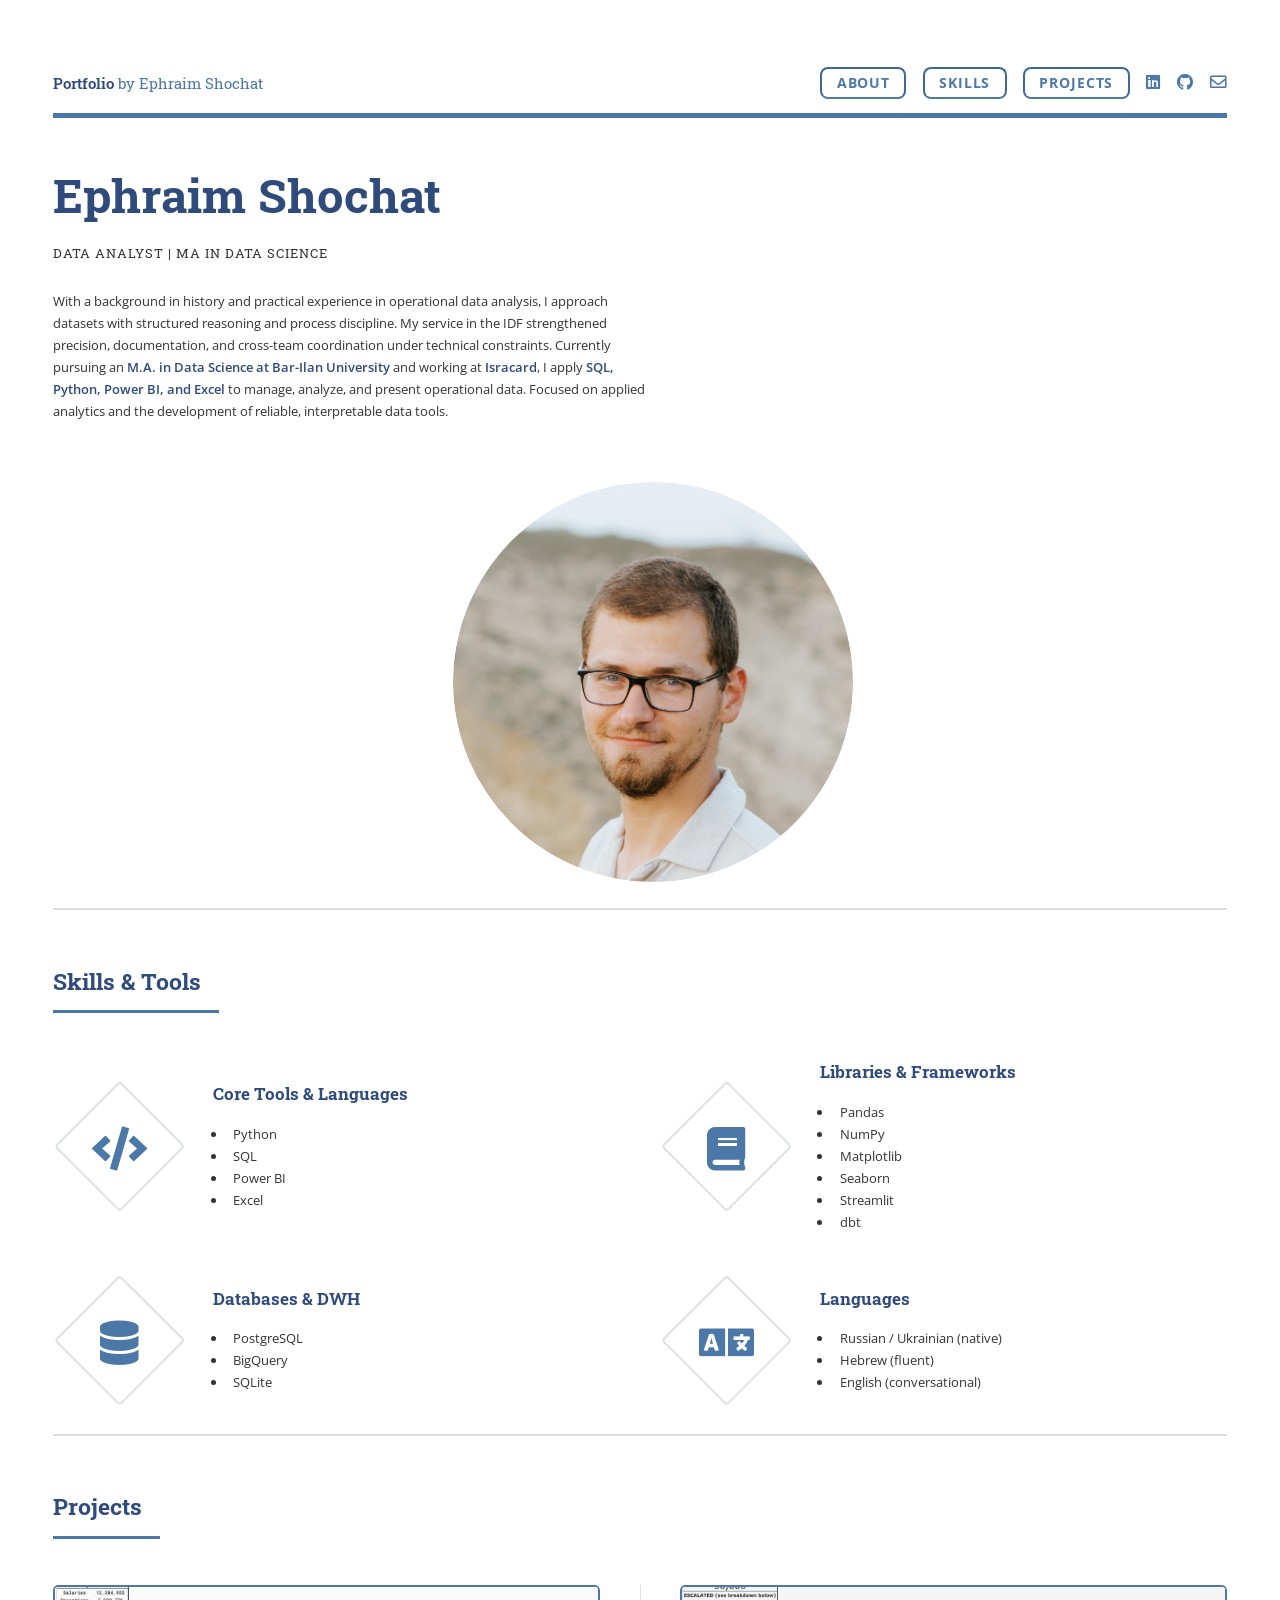
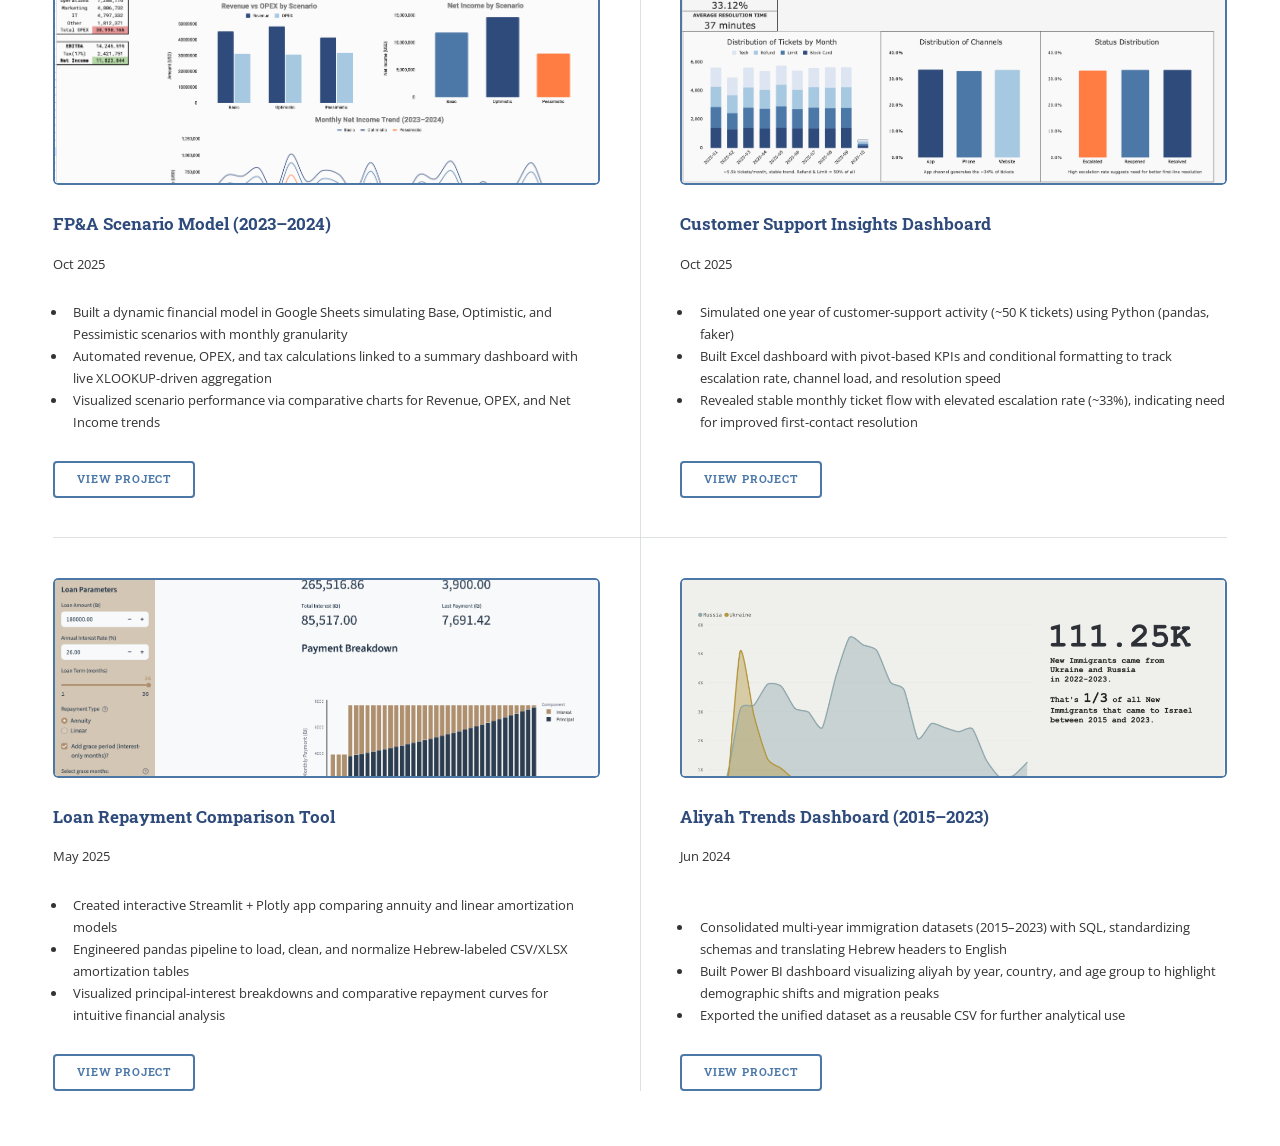
==== commit eebc636a: "Added new article" ====
--- a/index.html
+++ b/index.html
@@ -119,6 +119,27 @@
 
             <div class="posts">
               <article>
+                <a href="https://github.com/eshokhat/fpa-model" class="image" target="_blank" rel="noopener" aria-label="FP&A Scenario Model (2023–2024)">
+                  <figure>
+                    <img src="images/fpa-dashboard.png" alt="Excel dashboard preview for FP%A model" class="project-image" loading="lazy" />
+                    <figcaption class="visually-hidden"></figcaption>
+                  </figure>
+                </a>
+                <h3>FP&A Scenario Model (2023–2024)</h3>
+                <p class="meta">
+                  <time datetime="2025-10">Oct&nbsp;2025</time>
+                </p>
+                <ul>
+                  <li>Built a dynamic financial model in Google Sheets simulating Base, Optimistic, and Pessimistic scenarios with monthly granularity</li>
+                  <li>Automated revenue, OPEX, and tax calculations linked to a summary dashboard with live XLOOKUP-driven aggregation</li>
+                  <li>Visualized scenario performance via comparative charts for Revenue, OPEX, and Net Income trends</li>
+                </ul>
+                <ul class="actions">
+                  <li><a href="https://github.com/eshokhat/fpa-model" class="button" target="_blank" rel="noopener">View Project</a></li>
+                </ul>
+              </article>
+
+              <article>
                 <a href="https://github.com/eshokhat/customer-support-insights" class="image" target="_blank" rel="noopener" aria-label="Customer Support Insights Dashboard on GitHub">
                   <figure>
                     <img src="images/customersupport.png" alt="Excel dashboard preview for customer support tickets" class="project-image" loading="lazy" />
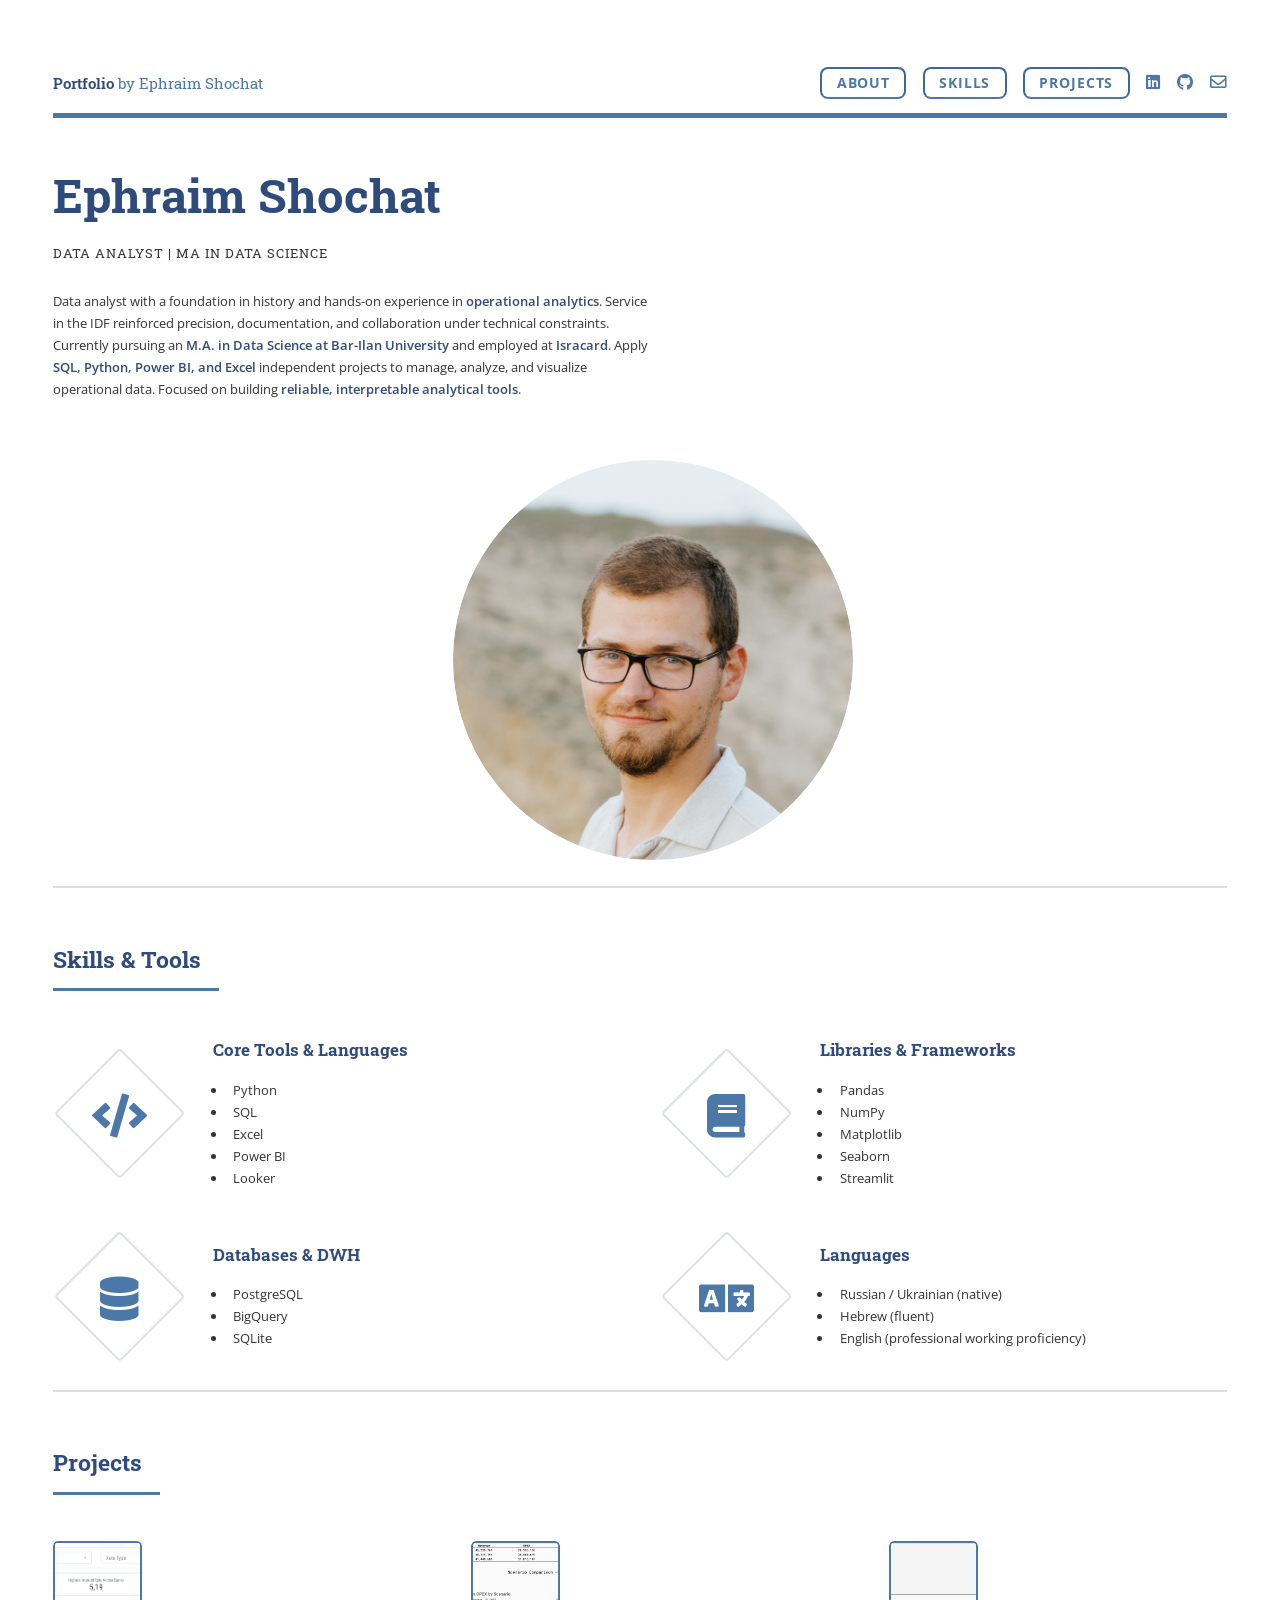
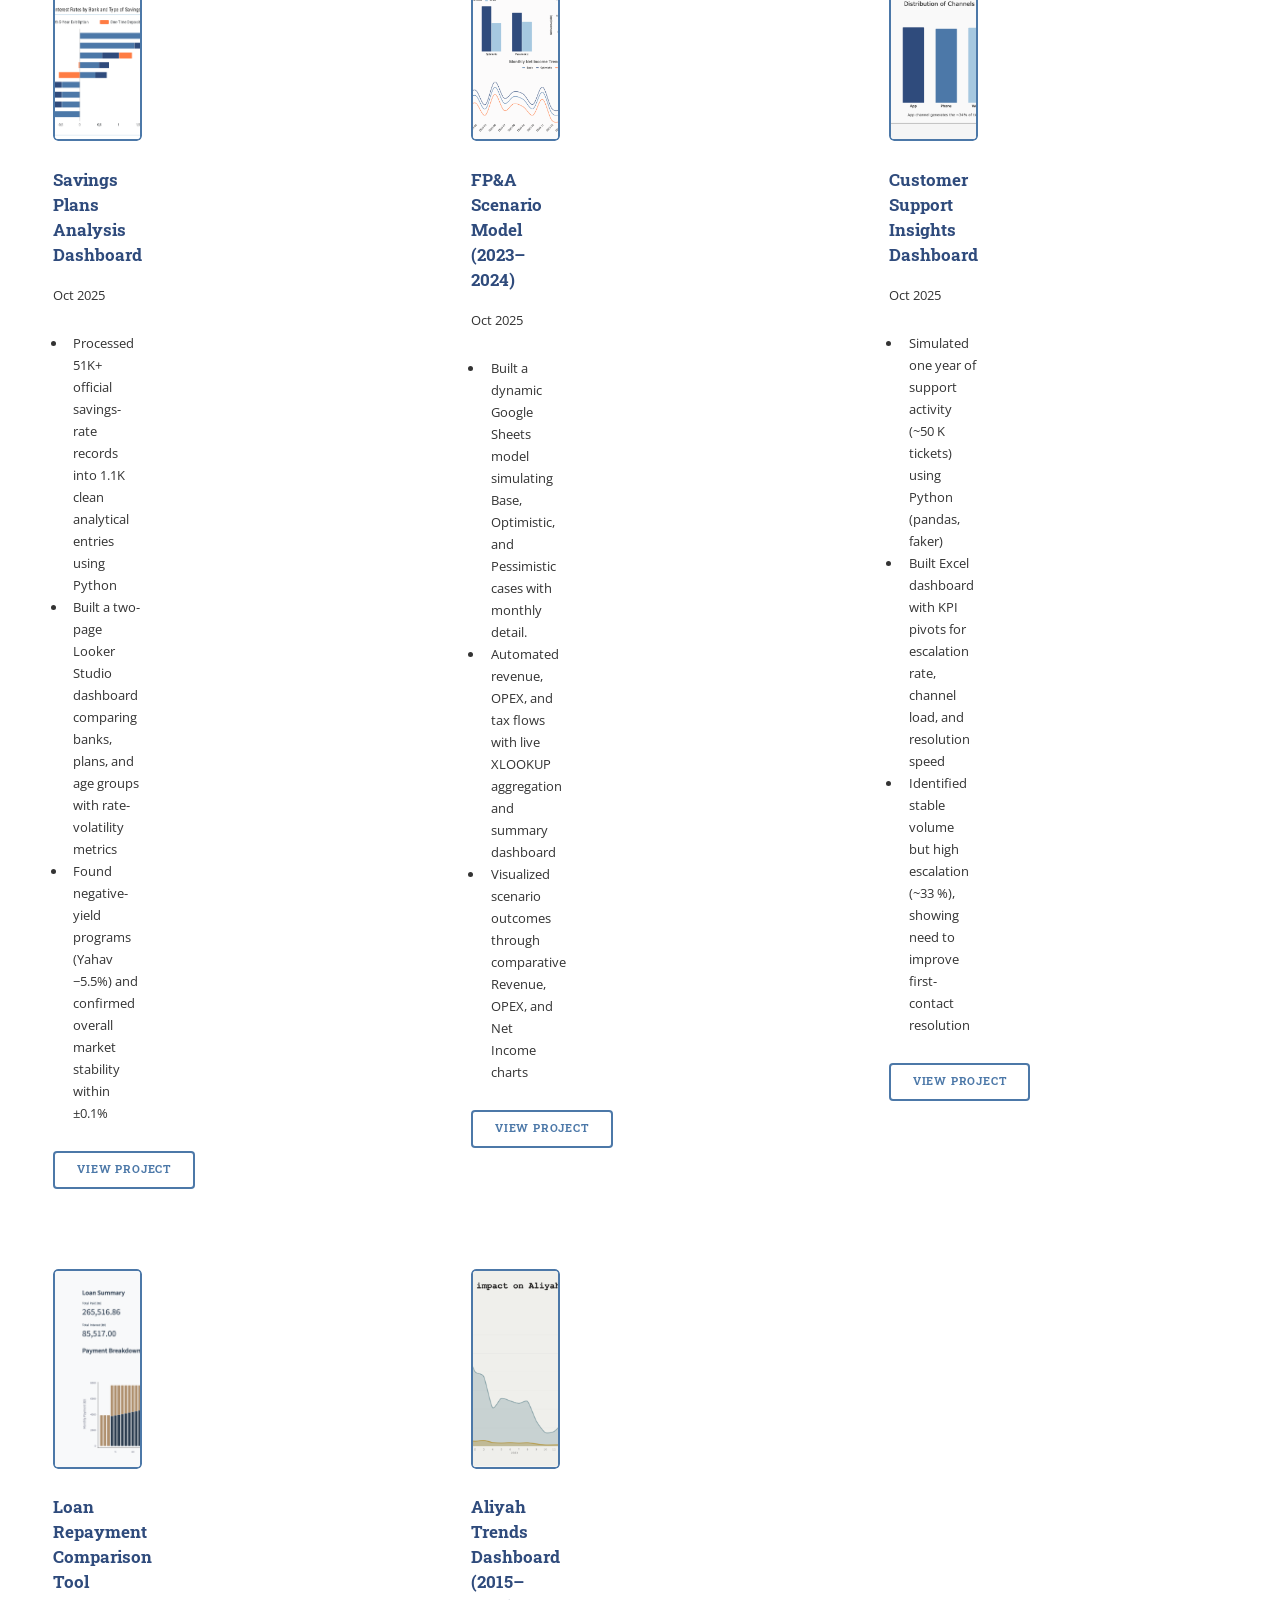
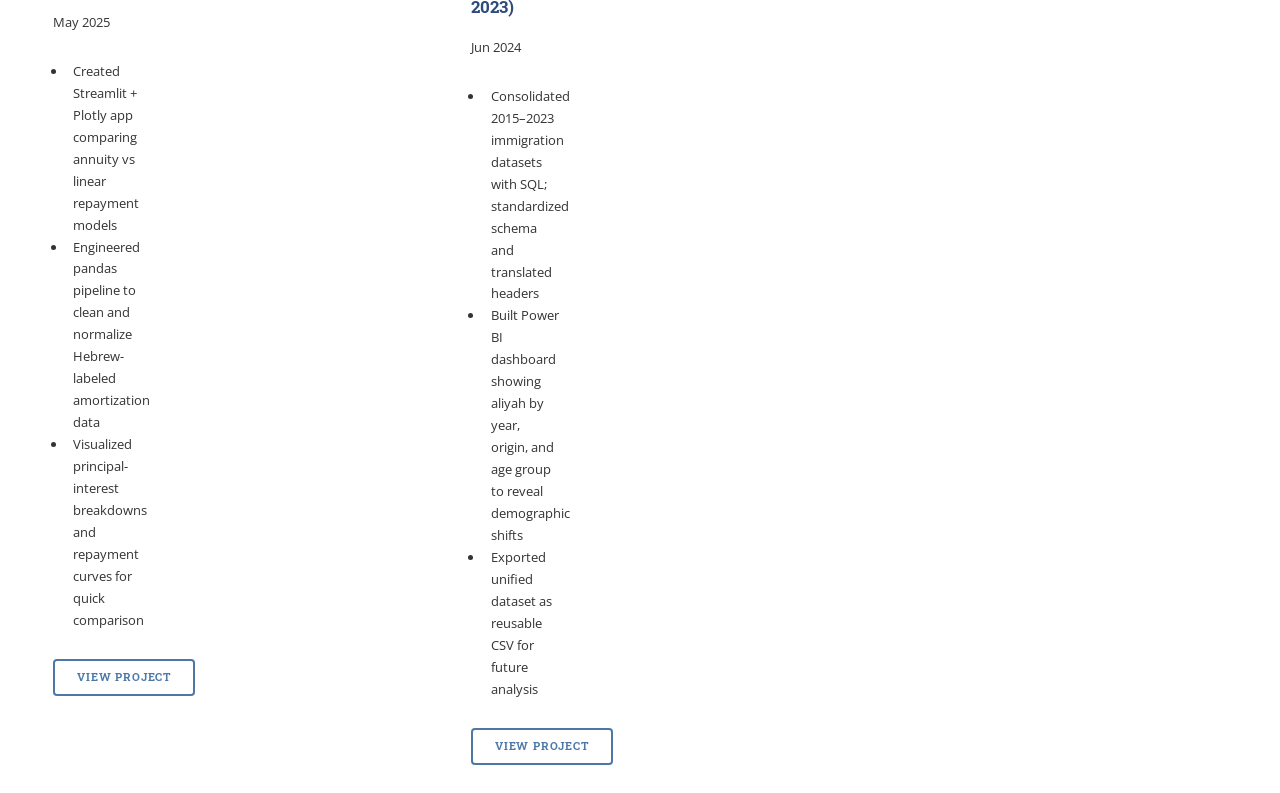
==== commit 603c6c8a: "Refined tech stack and summary details, added new project" ====
--- a/index.html
+++ b/index.html
@@ -43,7 +43,8 @@
                 <p>Data Analyst&nbsp;|&nbsp;MA in Data Science</p>
               </header>
               <p>
-				With a background in history and practical experience in operational data analysis, I approach datasets with structured reasoning and process discipline. My service in the IDF strengthened precision, documentation, and cross-team coordination under technical constraints. Currently pursuing an <strong>M.A. in Data Science at Bar-Ilan University</strong> and working at <strong>Isracard</strong>, I apply <strong>SQL, Python, Power BI, and Excel</strong> to manage, analyze, and present operational data. Focused on applied analytics and the development of reliable, interpretable data tools.              </p>
+                Data analyst with a foundation in history and hands-on experience in <strong>operational analytics</strong>. Service in the IDF reinforced precision, documentation, and collaboration under technical constraints. Currently pursuing an <strong>M.A. in Data Science at Bar-Ilan University</strong> and employed at <strong>Isracard</strong>. Apply <strong>SQL, Python, Power BI, and Excel </strong> independent projects to manage, analyze, and visualize operational data. Focused on building <strong> reliable, interpretable analytical tools</strong>.
+              </p>
             </div>
             <span class="avatar">
               <img src="images/avatar.jpg" alt="Portrait of Ephraim Shochat" loading="lazy" />
@@ -64,8 +65,9 @@
                   <ul>
                     <li>Python</li>
                     <li>SQL</li>
+                    <li>Excel</li>	                    
                     <li>Power BI</li>	
-                    <li>Excel</li>									
+                    <li>Looker</li>									
                   </ul>
                 </div>
               </article>
@@ -78,9 +80,8 @@
                     <li>Pandas</li>
                     <li>NumPy</li>
                     <li>Matplotlib</li>
-					<li>Seaborn</li>
+                    <li>Seaborn</li>
                     <li>Streamlit</li>
-                    <li>dbt</li>
                   </ul>
                 </div>
               </article>
@@ -104,7 +105,7 @@
                   <ul>
                     <li>Russian / Ukrainian (native)</li>
                     <li>Hebrew (fluent)</li>
-                    <li>English (conversational)</li>
+                    <li>English (professional working proficiency)</li>
                   </ul>
                 </div>
               </article>
@@ -118,6 +119,27 @@
             </header>
 
             <div class="posts">
+                            <article>
+                <a href="https://github.com/eshokhat/israeli-savings-rates-dashboard" class="image" target="_blank" rel="noopener" aria-label="Savings Plans Analysis Dashboard">
+                  <figure>
+                    <img src="images/israeli-savings-rates-dashboard.png" alt="Savings Plans Analysis Dashboard" class="project-image" loading="lazy" />
+                    <figcaption class="visually-hidden"></figcaption>
+                  </figure>
+                </a>
+                <h3>Savings Plans Analysis Dashboard</h3>
+                <p class="meta">
+                  <time datetime="2025-10">Oct&nbsp;2025</time>
+                </p>
+                <ul>
+                  <li>Processed 51K+ official savings-rate records into 1.1K clean analytical entries using Python</li>
+                  <li>Built a two-page Looker Studio dashboard comparing banks, plans, and age groups with rate-volatility metrics</li>
+                  <li>Found negative-yield programs (Yahav −5.5%) and confirmed overall market stability within ±0.1%</li>
+                </ul>
+                <ul class="actions">
+                  <li><a href="https://github.com/eshokhat/israeli-savings-rates-dashboard" class="button" target="_blank" rel="noopener">View Project</a></li>
+                </ul>
+              </article>
+
               <article>
                 <a href="https://github.com/eshokhat/fpa-model" class="image" target="_blank" rel="noopener" aria-label="FP&A Scenario Model (2023–2024)">
                   <figure>
@@ -130,9 +152,9 @@
                   <time datetime="2025-10">Oct&nbsp;2025</time>
                 </p>
                 <ul>
-                  <li>Built a dynamic financial model in Google Sheets simulating Base, Optimistic, and Pessimistic scenarios with monthly granularity</li>
-                  <li>Automated revenue, OPEX, and tax calculations linked to a summary dashboard with live XLOOKUP-driven aggregation</li>
-                  <li>Visualized scenario performance via comparative charts for Revenue, OPEX, and Net Income trends</li>
+                  <li>Built a dynamic Google Sheets model simulating Base, Optimistic, and Pessimistic cases with monthly detail.</li>
+                  <li>Automated revenue, OPEX, and tax flows with live XLOOKUP aggregation and summary dashboard</li>
+                  <li>Visualized scenario outcomes through comparative Revenue, OPEX, and Net Income charts</li>
                 </ul>
                 <ul class="actions">
                   <li><a href="https://github.com/eshokhat/fpa-model" class="button" target="_blank" rel="noopener">View Project</a></li>
@@ -151,9 +173,9 @@
                   <time datetime="2025-10">Oct&nbsp;2025</time>
                 </p>
                 <ul>
-                  <li>Simulated one year of customer-support activity (~50 K tickets) using Python (pandas, faker)</li>
-                  <li>Built Excel dashboard with pivot-based KPIs and conditional formatting to track escalation rate, channel load, and resolution speed</li>
-                  <li>Revealed stable monthly ticket flow with elevated escalation rate (~33%), indicating need for improved first-contact resolution</li>
+                  <li>Simulated one year of support activity (~50 K tickets) using Python (pandas, faker)</li>
+                  <li>Built Excel dashboard with KPI pivots for escalation rate, channel load, and resolution speed</li>
+                  <li>Identified stable volume but high escalation (~33 %), showing need to improve first-contact resolution</li>
                 </ul>
                 <ul class="actions">
                   <li><a href="https://github.com/eshokhat/customer-support-insights" class="button" target="_blank" rel="noopener">View Project</a></li>
@@ -172,9 +194,9 @@
                   <time datetime="2025-05">May&nbsp;2025</time>
                 </p>
                 <ul>
-                  <li>Created interactive Streamlit + Plotly app comparing annuity and linear amortization models</li>
-                  <li>Engineered pandas pipeline to load, clean, and normalize Hebrew-labeled CSV/XLSX amortization tables</li>
-				  <li>Visualized principal-interest breakdowns and comparative repayment curves for intuitive financial analysis</li>
+                  <li>Created Streamlit + Plotly app comparing annuity vs linear repayment models</li>
+                  <li>Engineered pandas pipeline to clean and normalize Hebrew-labeled amortization data</li>
+				          <li>Visualized principal-interest breakdowns and repayment curves for quick comparison</li>
                 </ul>
                 <ul class="actions">
                   <li><a href="https://github.com/eshokhat/loan-repayment-comparison" class="button" target="_blank" rel="noopener">View Project</a></li>
@@ -193,9 +215,9 @@
                   <time datetime="2024-06">Jun&nbsp;2024</time>
                 </p>
                 <ul>
-                  <li>Consolidated multi-year immigration datasets (2015–2023) with SQL, standardizing schemas and translating Hebrew headers to English</li>
-                  <li>Built Power BI dashboard visualizing aliyah by year, country, and age group to highlight demographic shifts and migration peaks</li>
-				  <li>Exported the unified dataset as a reusable CSV for further analytical use</li>
+                  <li>Consolidated 2015–2023 immigration datasets with SQL; standardized schema and translated headers</li>
+                  <li>Built Power BI dashboard showing aliyah by year, origin, and age group to reveal demographic shifts</li>
+				          <li>Exported unified dataset as reusable CSV for future analysis</li>
                 </ul>
                 <ul class="actions">
                   <li><a href="https://github.com/eshokhat/aliyah-trends-dashboard" class="button" target="_blank" rel="noopener">View Project</a></li>
--- a/assets/css/main.css
+++ b/assets/css/main.css
@@ -1693,21 +1693,20 @@
 
 
 /* Posts */
-.posts {
-    display: flex;
-    flex-wrap: wrap;
-    justify-content: space-between;
-    margin: 0 0 2em -6em;
-    width: calc(100% + 6em); }
-  .posts article {
-    display: flex;
-    flex-direction: column;
-    justify-content: space-between;
-    margin: 0 0 6em 6em;
-    position: relative;
-    width: calc(33.33333% - 6em);
-    min-height: 500px;}
-
+
+.posts{
+  display:grid;
+  grid-template-columns:repeat(3, minmax(0,1fr));
+  gap:6em;
+  margin:0;
+  width:100%;
+  }
+  .posts article{
+    margin:0;
+    width:auto;
+    min-height:520px;
+    position:relative;
+    }
     .posts article .image {
       display: block;
       margin: 0 0 2em 0;}
@@ -1722,32 +1721,15 @@
     .posts article .actions {
       margin-top: auto;}
 
-    .posts article:before {
-      background: rgba(210, 215, 217, 0.75);
-      content: '';
-      display: block;
-      height: calc(100% + 6em);
-      left: -3em;
-      position: absolute;
-      top: 0;
-      width: 1px;}
-
-    .posts article:after {
-      background: rgba(210, 215, 217, 0.75);
-      bottom: -3em;
-      content: '';
-      display: block;
-      height: 1px;
-      position: absolute;
-      right: 0;
-      width: calc(100% + 6em);}
+    .posts article:before,
+    .posts article:after{ display:none; }
 
     .posts article > :last-child {
       margin-bottom: 0;}
 
-  @media screen and (min-width: 1681px) {
-      .posts article:nth-child(3n + 1):before {
-        display: none;
+
+  @media screen and (max-width:1680px){
+  .posts article{ width:calc((100% - 6em)/2); }
       }
 
       .posts article:nth-child(3n + 1):after {
@@ -1770,7 +1752,7 @@
       .posts article:nth-last-child(2):after,
       .posts article:nth-last-child(3):after {
         display: none;
-      }}
+      }
 
   @media screen and (max-width: 1680px) {
       .posts article {
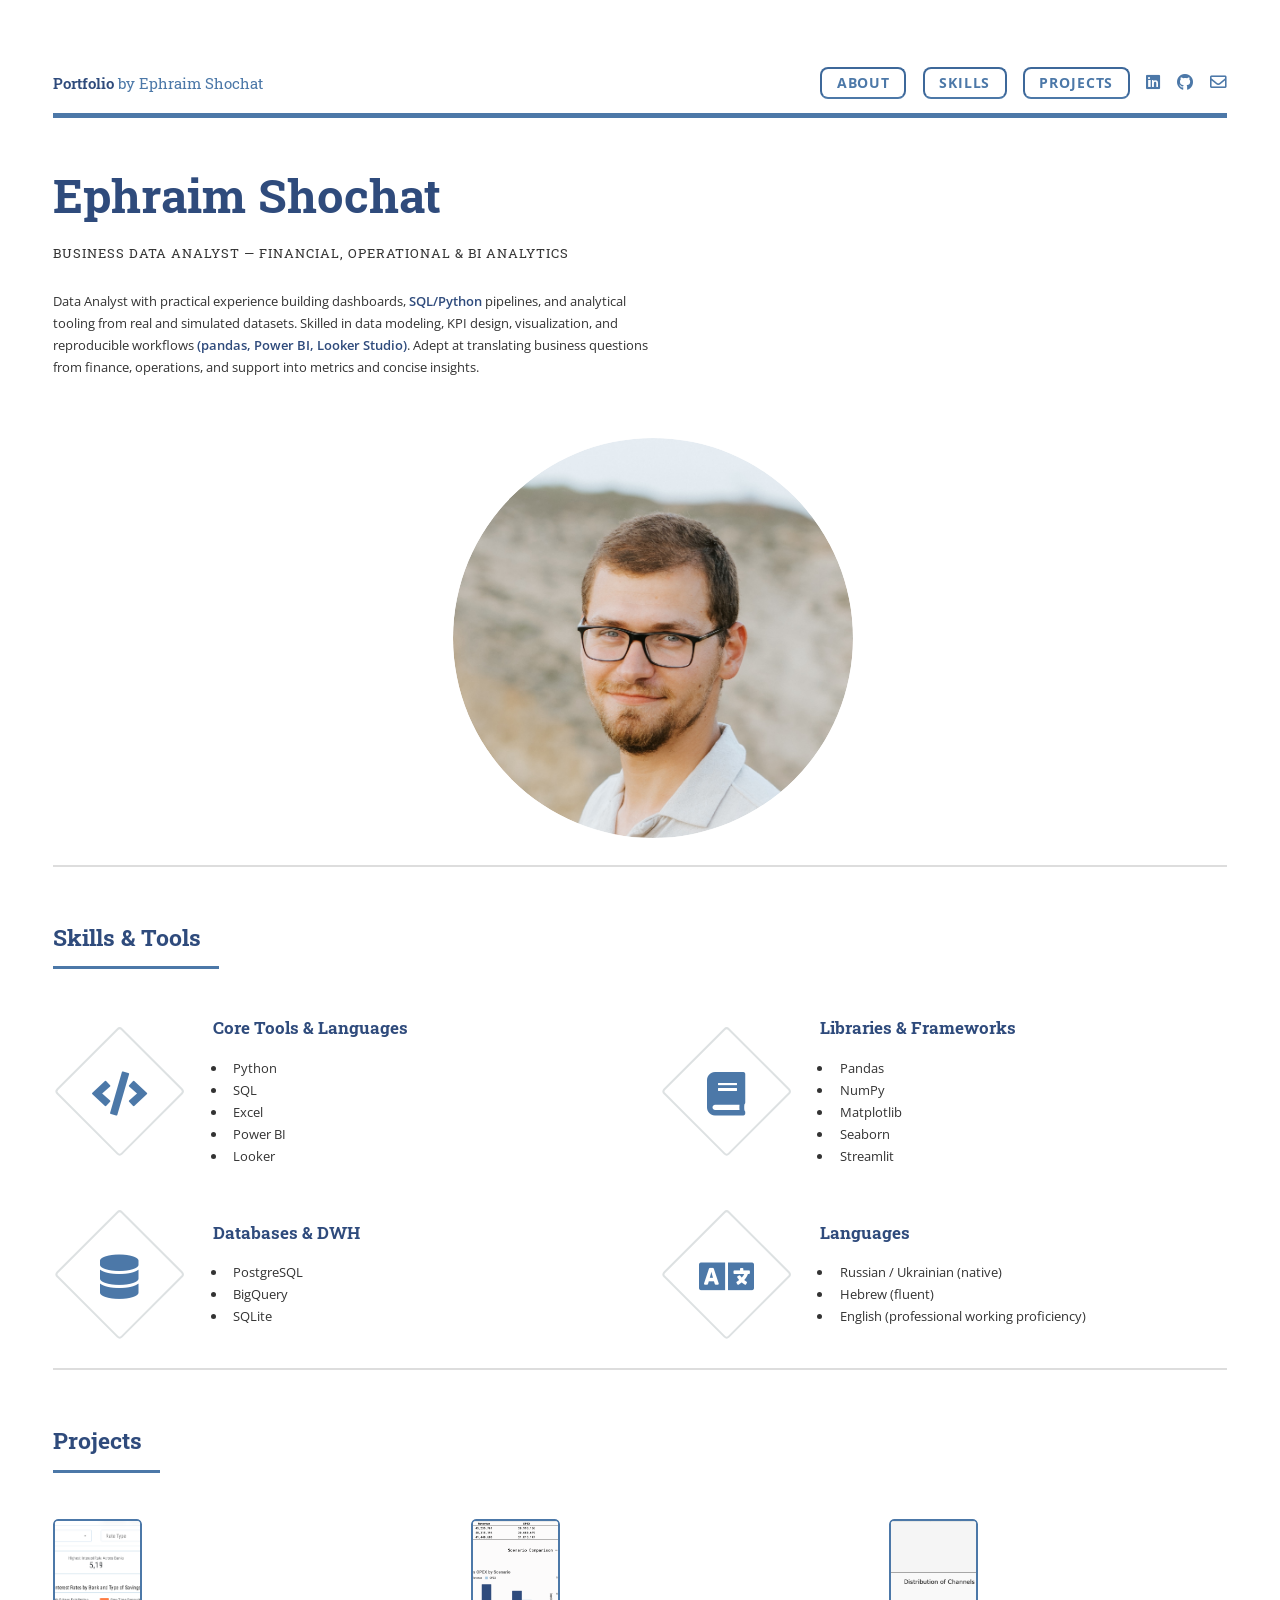
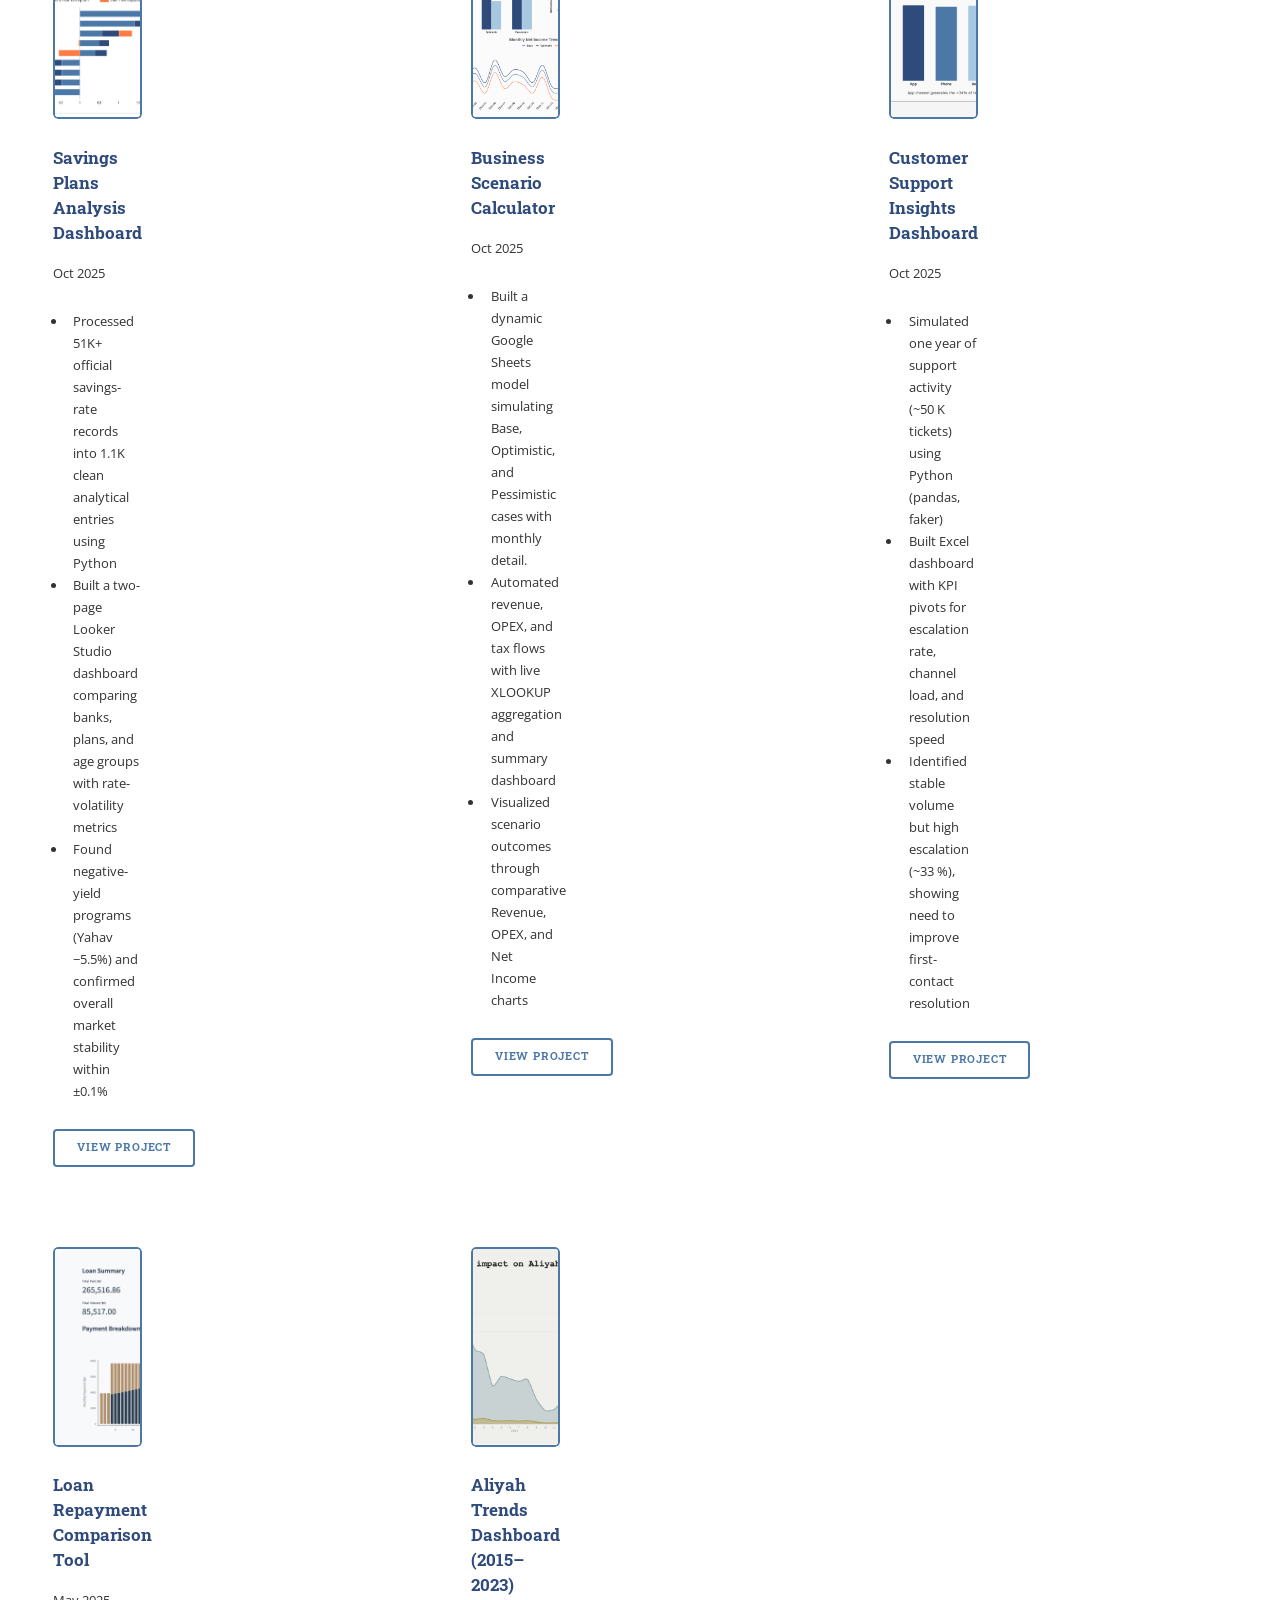
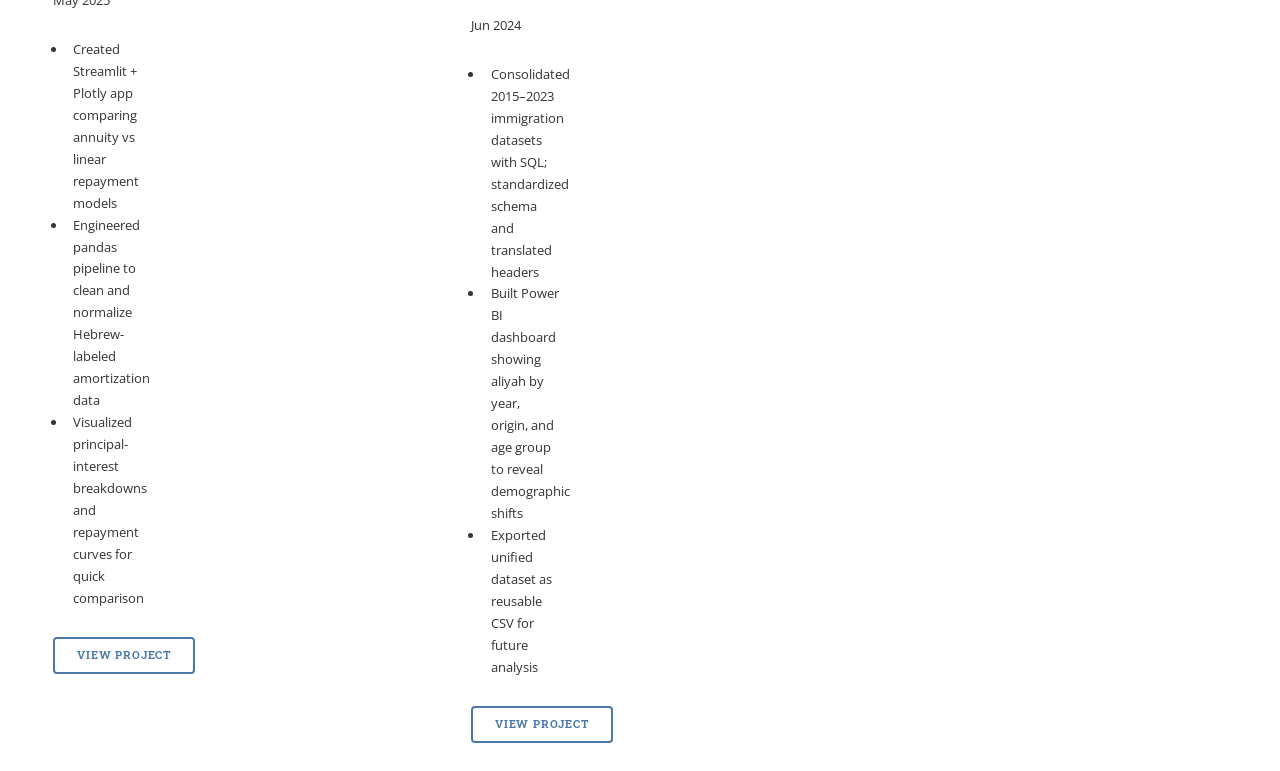
==== commit 0aadf102: "Initial commit" ====
--- a/index.html
+++ b/index.html
@@ -40,10 +40,10 @@
             <div class="content">
               <header>
                 <h1 id="hero-name">Ephraim Shochat</h1>
-                <p>Data Analyst&nbsp;|&nbsp;MA in Data Science</p>
+                <p>Business Data Analyst — Financial, Operational & BI Analytics</p>
               </header>
               <p>
-                Data analyst with a foundation in history and hands-on experience in <strong>operational analytics</strong>. Service in the IDF reinforced precision, documentation, and collaboration under technical constraints. Currently pursuing an <strong>M.A. in Data Science at Bar-Ilan University</strong> and employed at <strong>Isracard</strong>. Apply <strong>SQL, Python, Power BI, and Excel </strong> independent projects to manage, analyze, and visualize operational data. Focused on building <strong> reliable, interpretable analytical tools</strong>.
+                Data Analyst with practical experience building dashboards, <strong>SQL/Python</strong> pipelines, and analytical tooling from real and simulated datasets. Skilled in data modeling, KPI design, visualization, and reproducible workflows <strong>(pandas, Power BI, Looker Studio)</strong>. Adept at translating business questions from finance, operations, and support into metrics and concise insights.
               </p>
             </div>
             <span class="avatar">
@@ -141,13 +141,13 @@
               </article>
 
               <article>
-                <a href="https://github.com/eshokhat/fpa-model" class="image" target="_blank" rel="noopener" aria-label="FP&A Scenario Model (2023–2024)">
-                  <figure>
-                    <img src="images/fpa-dashboard.png" alt="Excel dashboard preview for FP%A model" class="project-image" loading="lazy" />
-                    <figcaption class="visually-hidden"></figcaption>
-                  </figure>
-                </a>
-                <h3>FP&A Scenario Model (2023–2024)</h3>
+                <a href="https://github.com/eshokhat/business-scenario-calculator" class="image" target="_blank" rel="noopener" aria-label="Business Scenario Calculator">
+                  <figure>
+                    <img src="images/fpa-dashboard.png" alt="Business Scenario Calculator" class="project-image" loading="lazy" />
+                    <figcaption class="visually-hidden"></figcaption>
+                  </figure>
+                </a>
+                <h3>Business Scenario Calculator</h3>
                 <p class="meta">
                   <time datetime="2025-10">Oct&nbsp;2025</time>
                 </p>
@@ -157,7 +157,7 @@
                   <li>Visualized scenario outcomes through comparative Revenue, OPEX, and Net Income charts</li>
                 </ul>
                 <ul class="actions">
-                  <li><a href="https://github.com/eshokhat/fpa-model" class="button" target="_blank" rel="noopener">View Project</a></li>
+                  <li><a href="https://github.com/eshokhat/business-scenario-calculator" class="button" target="_blank" rel="noopener">View Project</a></li>
                 </ul>
               </article>
 
--- a/assets/css/main.css
+++ b/assets/css/main.css
@@ -2416,3 +2416,43 @@
   line-height: 1;
 }
 
+/* === SINGLE-COLUMN PROJECTS ON MOBILE === */
+@media (max-width: 768px) {
+
+  .posts {
+    display: grid !important;
+    grid-template-columns: 1fr !important;
+    gap: 1.5rem !important;
+    margin: 0 !important;
+    width: 100% !important;
+  }
+
+  .posts article {
+    width: auto !important;
+    margin: 0 0 1.5rem 0 !important;
+    min-height: 0 !important;
+  }
+
+  .posts article .image,
+  .posts article .image img,
+  .project-image {
+    width: 100% !important;
+    height: auto !important;
+    object-fit: cover;
+  }
+
+  .posts article:before,
+  .posts article:after {
+    display: none !important;
+    content: none !important;
+  }
+}
+
+@media (max-width: 480px) {
+  .posts {
+    grid-template-columns: 1fr !important;
+  }
+  .posts article {
+    margin-bottom: 1.25rem !important;
+  }
+}
